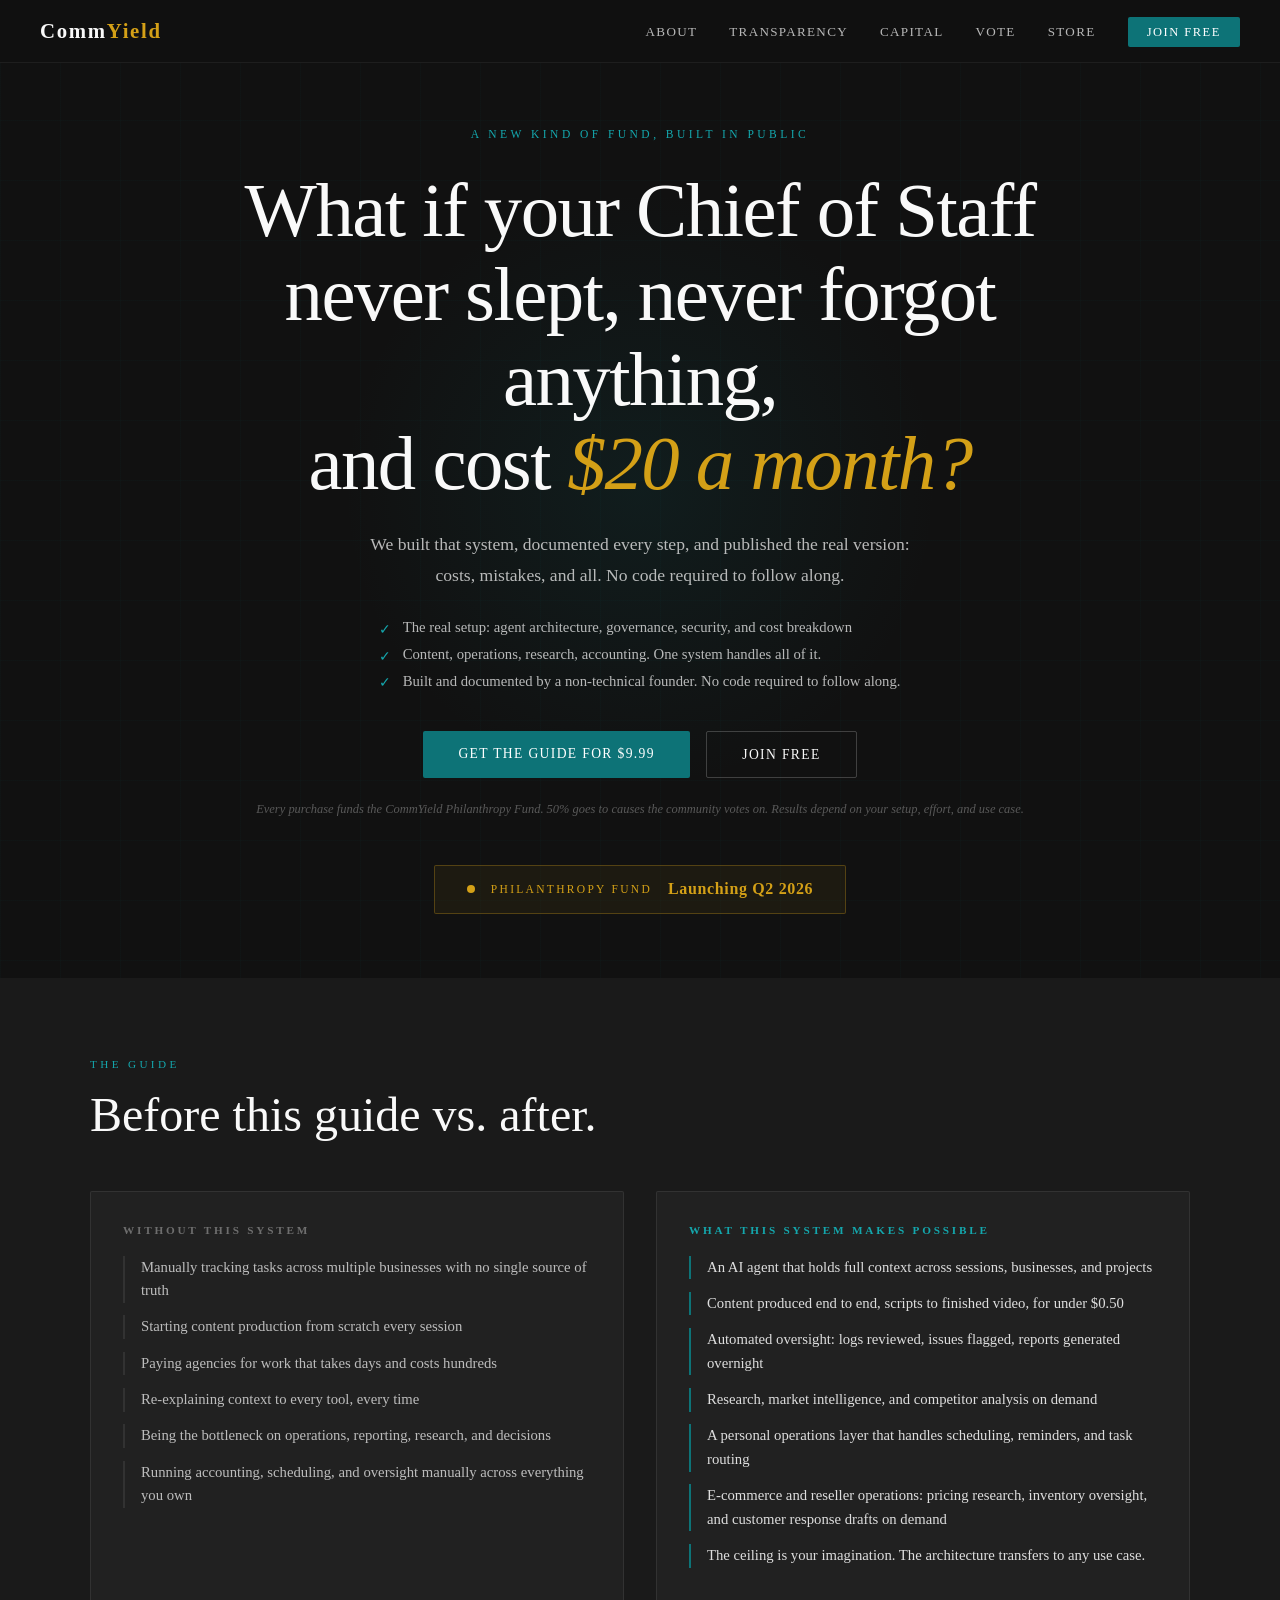
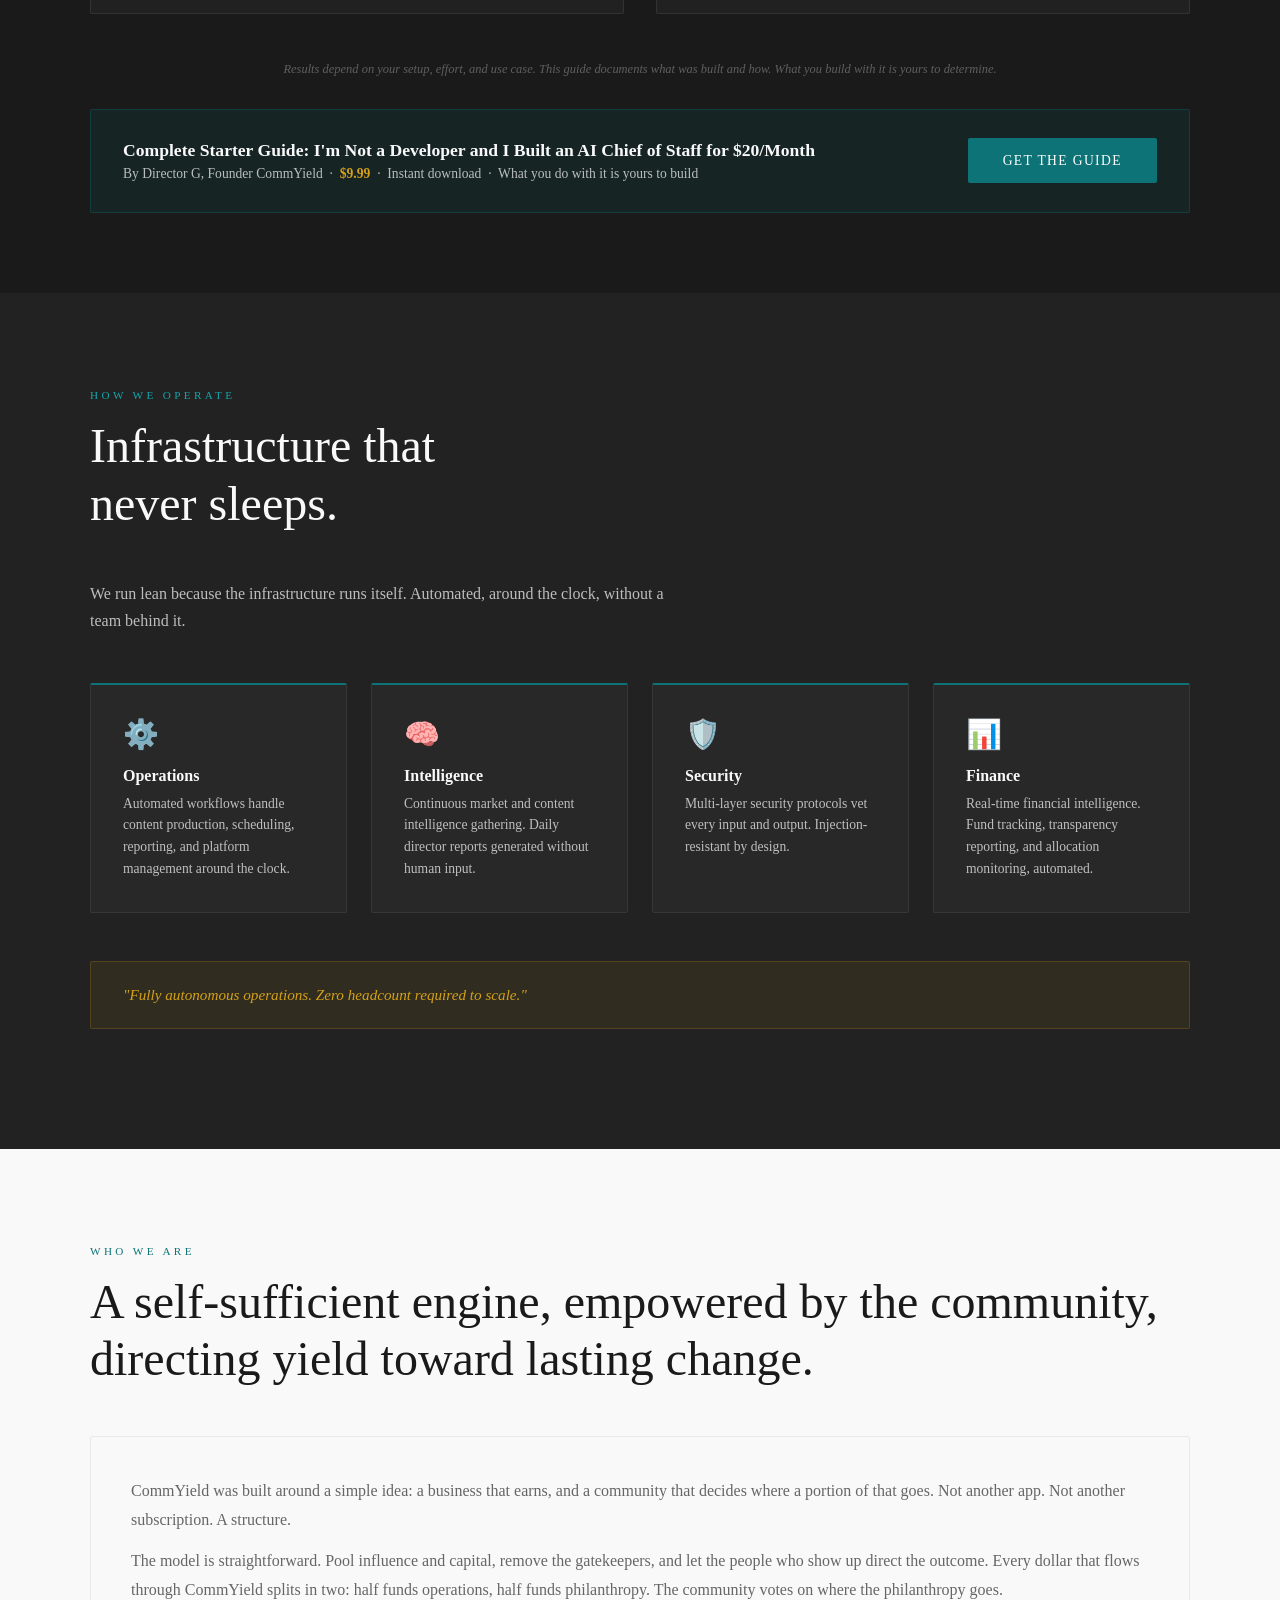
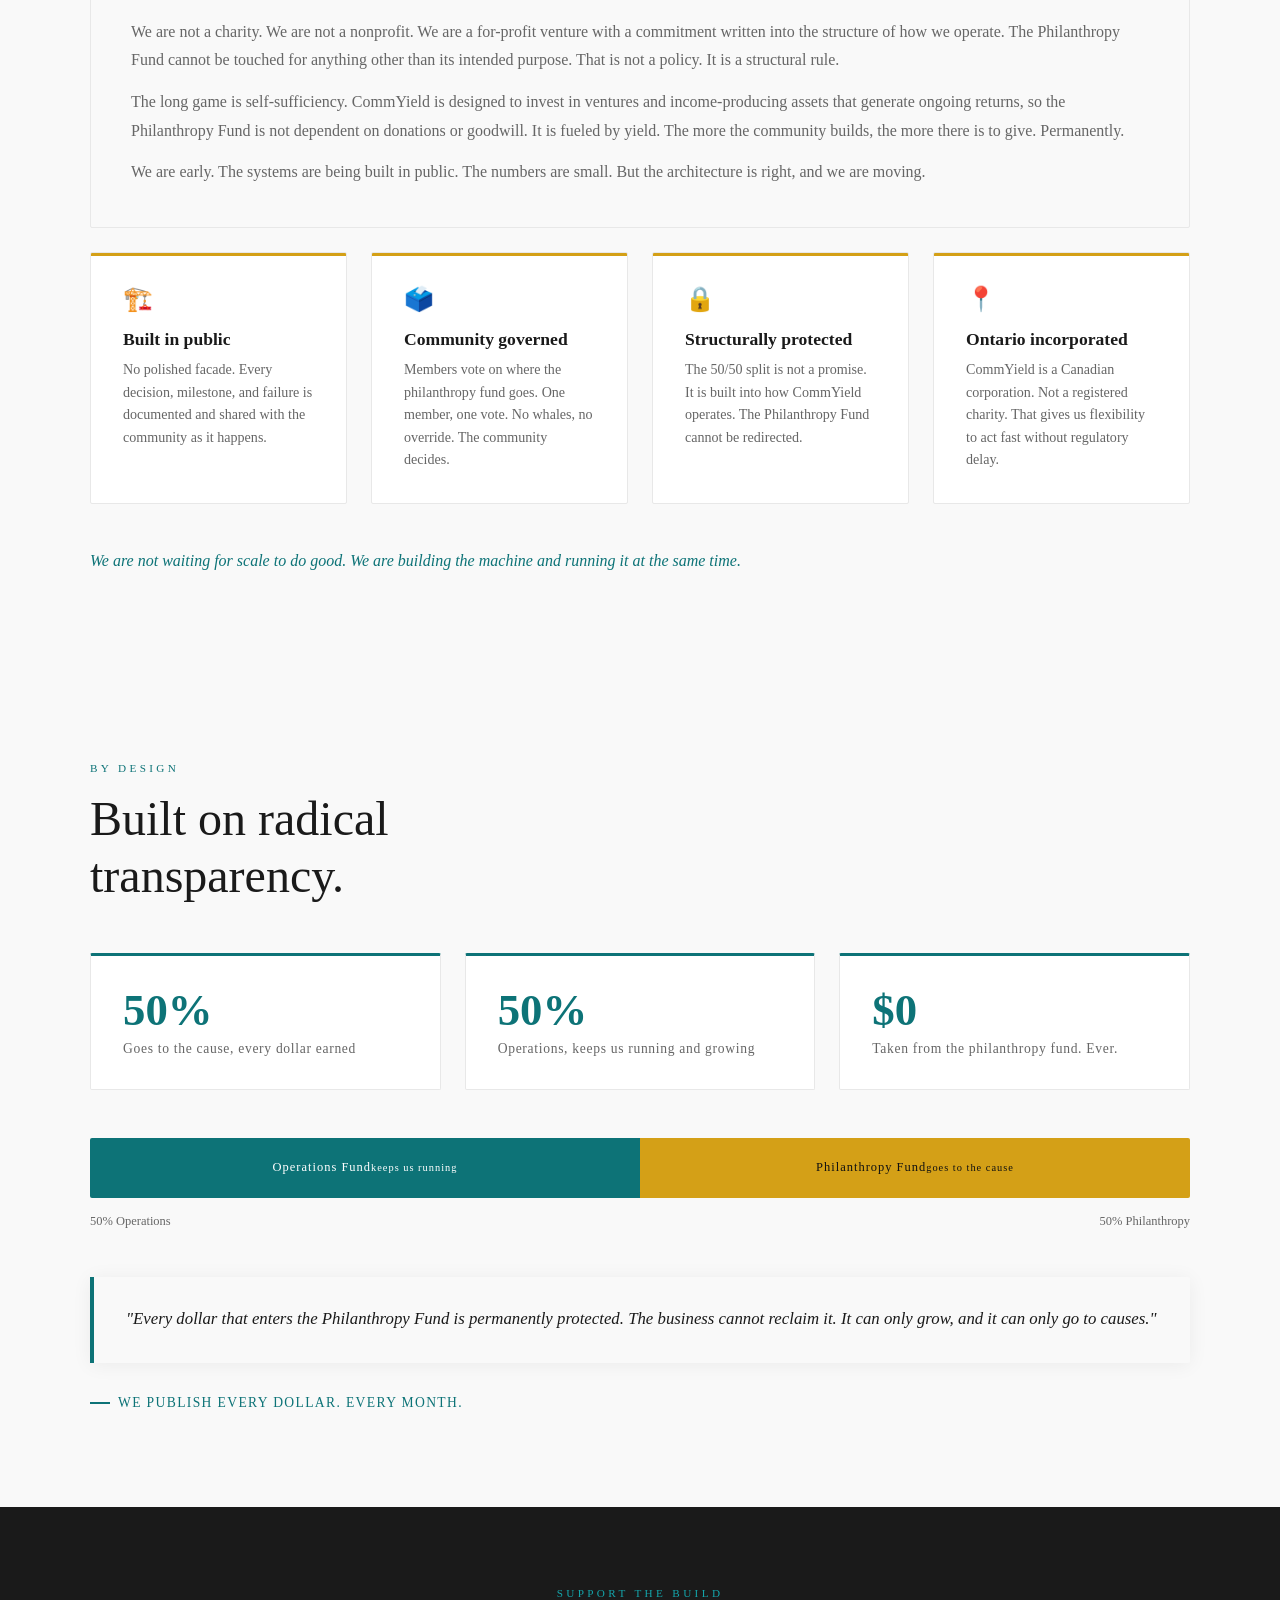
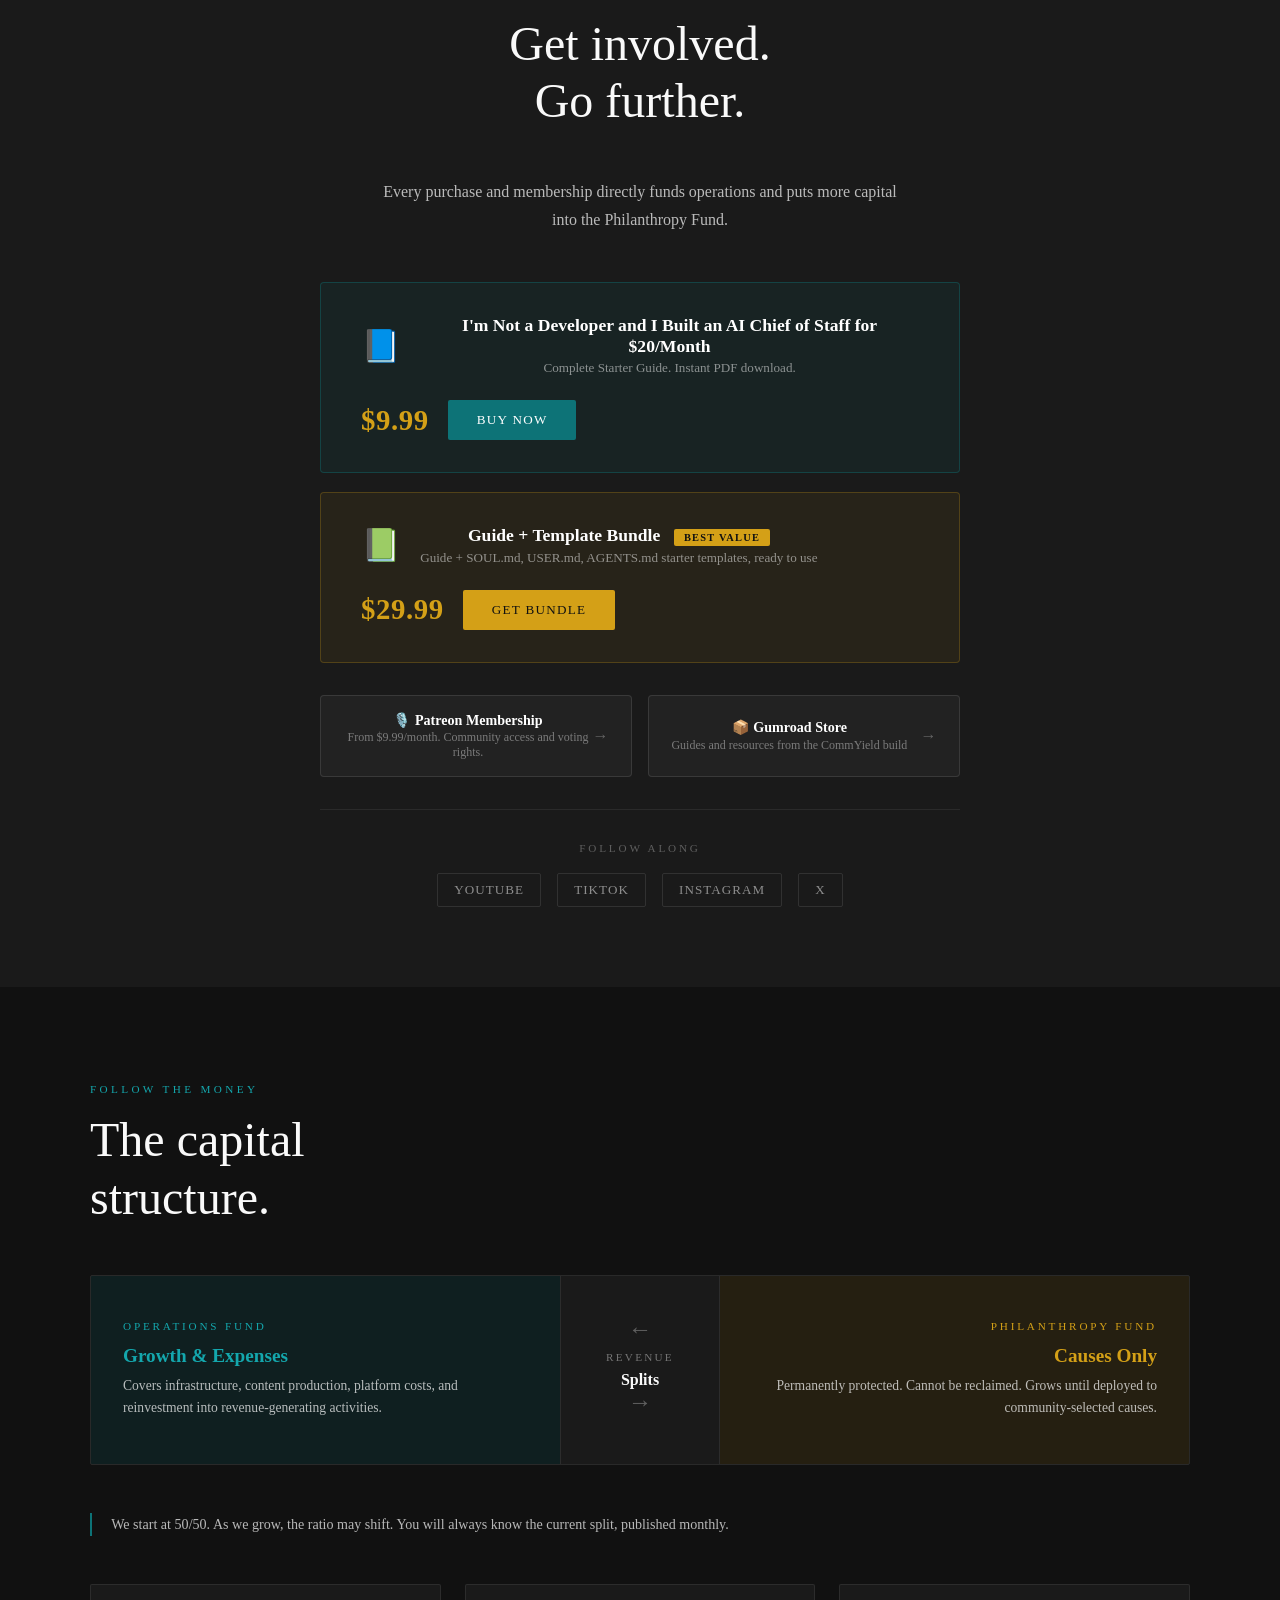
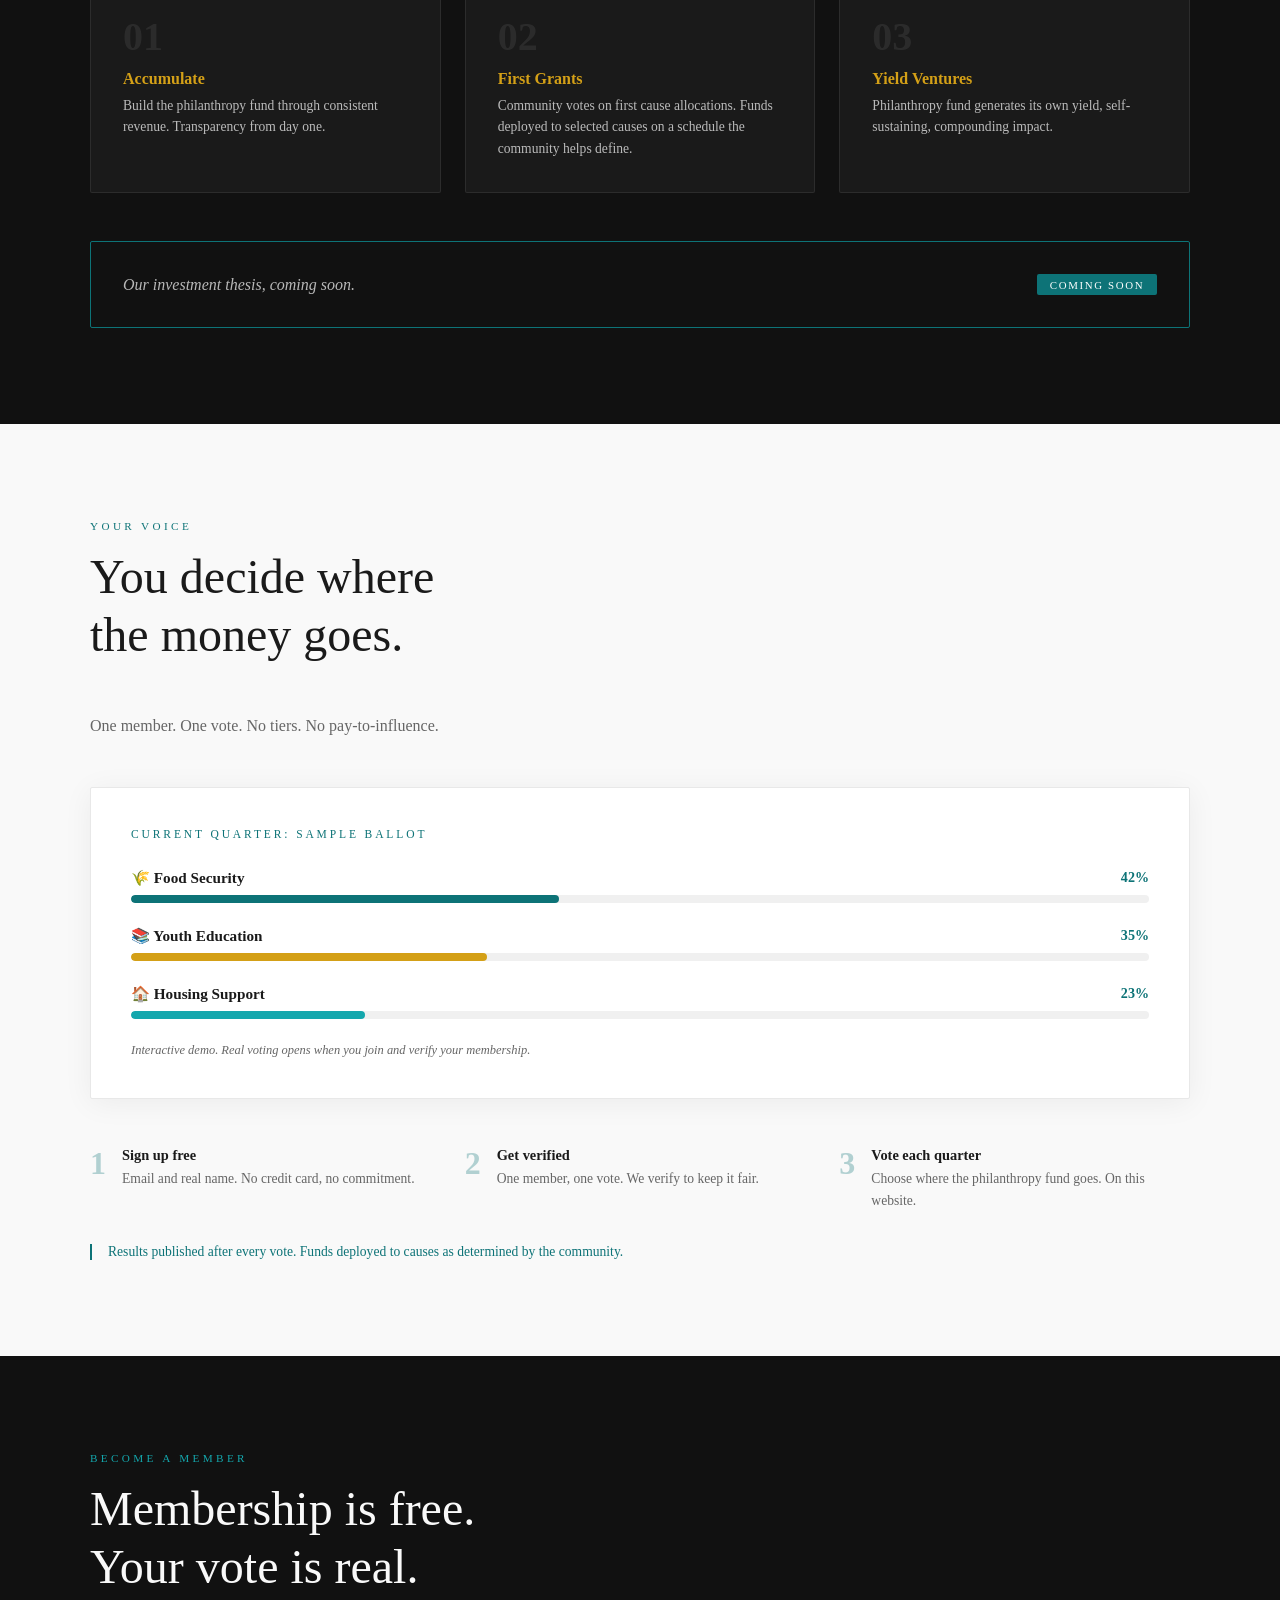
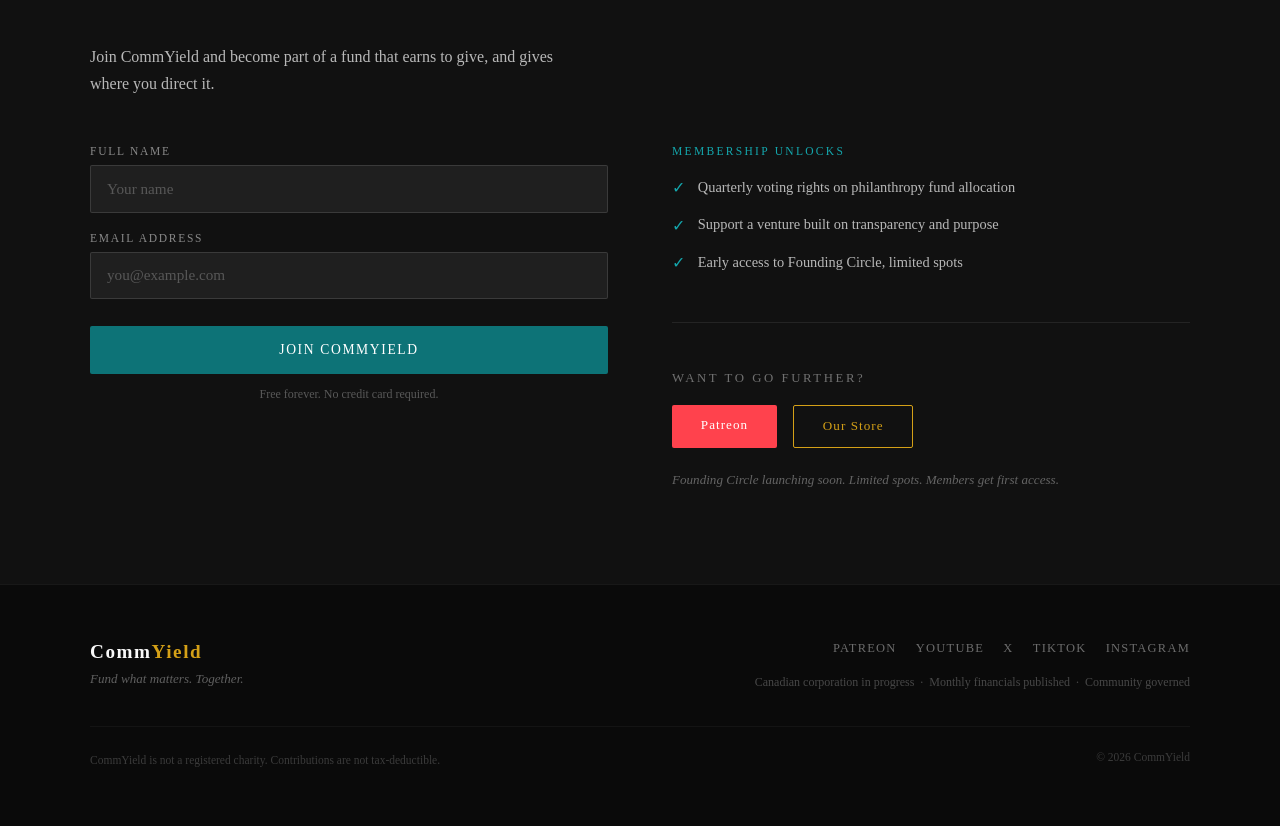
==== index.html @ 617e794d "Add files via upload" ====
<!DOCTYPE html>
<html lang="en-CA">
<head>
<meta charset="UTF-8">
<meta name="viewport" content="width=device-width, initial-scale=1.0">
<title>CommYield | Community-Funded Venture. Fund What Matters.</title>

<!-- SEO -->
<meta name="description" content="CommYield is a for-profit venture that splits earnings 50/50 — half for operations, half for community-directed philanthropy. Built in public. Ontario incorporated.">
<meta name="robots" content="index, follow">
<link rel="canonical" href="https://commyield.com">

<!-- Favicon & Theme -->
<meta name="theme-color" content="#0D7377">

<!-- Open Graph -->
<meta property="og:type" content="website">
<meta property="og:url" content="https://commyield.com">
<meta property="og:title" content="CommYield | Fund what matters. Together.">
<meta property="og:description" content="A for-profit venture with a 50/50 split — half operations, half community-directed philanthropy. Free membership. One member, one vote. Built in public.">
<meta property="og:site_name" content="CommYield">
<meta property="og:image" content="https://commyield.com/social-card.jpg">
<meta property="og:image:alt" content="CommYield — Fund what matters. Together.">

<!-- Twitter/X Card -->
<meta name="twitter:card" content="summary_large_image">
<meta name="twitter:site" content="@commyield">
<meta name="twitter:title" content="CommYield | Fund what matters. Together.">
<meta name="twitter:description" content="A for-profit venture with a 50/50 split — half operations, half community-directed philanthropy. Free membership. One member, one vote.">
<meta name="twitter:image" content="https://commyield.com/social-card.jpg">

<!-- Schema.org Organization -->
<script type="application/ld+json">
{
  "@context": "https://schema.org",
  "@type": "Organization",
  "name": "CommYield",
  "url": "https://commyield.com",
  "sameAs": [
    "https://x.com/commyield",
    "https://instagram.com/commyield",
    "https://tiktok.com/@commyield",
    "https://youtube.com/@commyield",
    "https://patreon.com/commyield"
  ],
  "description": "A for-profit venture that splits earnings 50/50 — half for operations, half for community-directed philanthropy. Ontario incorporated.",
  "slogan": "Fund what matters. Together."
}
</script>

<!-- Google Analytics 4 -->
<script async src="https://www.googletagmanager.com/gtag/js?id=G-CYG6SSP0XV"></script>
<script>
  window.dataLayer = window.dataLayer || [];
  function gtag(){dataLayer.push(arguments);}
  gtag('js', new Date());
  gtag('config', 'G-CYG6SSP0XV');
</script>
<style>
  :root {
    --teal: #0D7377;
    --teal-light: #14a7ad;
    --teal-dark: #0a5a5d;
    --gold: #D4A017;
    --gold-light: #e8b82a;
    --dark: #111111;
    --dark-2: #1a1a1a;
    --dark-3: #222222;
    --light: #F9F9F9;
    --light-2: #ffffff;
    --text-dark: #1a1a1a;
    --text-muted: #666666;
    --text-light: rgba(255,255,255,0.7);
  }

  *, *::before, *::after { box-sizing: border-box; margin: 0; padding: 0; }
  html { scroll-behavior: smooth; }
  body {
    font-family: 'Georgia', 'Times New Roman', serif;
    background: var(--dark);
    color: var(--light);
    overflow-x: hidden;
  }

  /* ── NAV ── */
  nav {
    position: fixed; top: 0; left: 0; right: 0; z-index: 100;
    padding: 1.2rem 2.5rem;
    display: flex; align-items: center; justify-content: space-between;
    background: rgba(17,17,17,0.92);
    backdrop-filter: blur(12px);
    border-bottom: 1px solid rgba(255,255,255,0.06);
  }
  .nav-logo {
    font-family: 'Georgia', serif;
    font-size: 1.3rem; font-weight: 700;
    letter-spacing: 0.08em; color: var(--light); text-decoration: none;
  }
  .nav-logo span { color: var(--gold); }
  .nav-links { display: flex; gap: 2rem; list-style: none; }
  .nav-links a {
    color: var(--text-light); text-decoration: none;
    font-family: 'Georgia', serif; font-size: 0.82rem;
    letter-spacing: 0.1em; text-transform: uppercase; transition: color 0.2s;
  }
  .nav-links a:hover { color: var(--gold); }
  .nav-cta {
    background: var(--teal); color: white !important;
    padding: 0.5rem 1.2rem; border-radius: 2px;
    font-size: 0.78rem !important; letter-spacing: 0.12em !important;
    transition: background 0.2s !important;
  }
  .nav-cta:hover { background: var(--teal-light) !important; color: white !important; }

  /* ── HERO ── */
  #hero {
    min-height: 100vh;
    background: var(--dark);
    display: flex; flex-direction: column;
    align-items: center; justify-content: center;
    text-align: center;
    padding: 8rem 2rem 4rem;
    position: relative; overflow: hidden;
  }
  .hero-grid {
    position: absolute; inset: 0;
    background-image:
      linear-gradient(rgba(13,115,119,0.04) 1px, transparent 1px),
      linear-gradient(90deg, rgba(13,115,119,0.04) 1px, transparent 1px);
    background-size: 60px 60px; pointer-events: none;
  }
  .hero-glow {
    position: absolute;
    width: 600px; height: 600px;
    background: radial-gradient(circle, rgba(13,115,119,0.12) 0%, transparent 70%);
    top: 50%; left: 50%; transform: translate(-50%, -50%);
    pointer-events: none;
  }
  .hero-eyebrow {
    font-family: 'Georgia', serif; font-size: 0.72rem;
    letter-spacing: 0.3em; text-transform: uppercase; color: var(--teal-light);
    margin-bottom: 1.8rem; opacity: 0; animation: fadeUp 0.8s 0.2s forwards;
  }
  .hero-headline {
    font-family: 'Georgia', serif;
    font-size: clamp(2.4rem, 6vw, 4.8rem);
    font-weight: 400; line-height: 1.1;
    letter-spacing: -0.02em; color: var(--light);
    max-width: 860px; margin-bottom: 1.4rem;
    opacity: 0; animation: fadeUp 0.8s 0.4s forwards;
  }
  .hero-headline em { font-style: italic; color: var(--gold); }
  .hero-sub {
    font-size: clamp(0.95rem, 2vw, 1.1rem); color: var(--text-light);
    max-width: 580px; line-height: 1.75; margin-bottom: 1.8rem;
    font-family: 'Georgia', serif;
    opacity: 0; animation: fadeUp 0.8s 0.55s forwards;
  }

  /* Value bullets */
  .hero-bullets {
    display: flex; flex-direction: column; gap: 0.5rem;
    margin-bottom: 2.5rem; text-align: left;
    opacity: 0; animation: fadeUp 0.8s 0.65s forwards;
  }
  .hero-bullet {
    display: flex; align-items: flex-start; gap: 0.7rem;
    font-family: 'Georgia', serif; font-size: 0.92rem; color: var(--text-light);
  }
  .hero-bullet-check {
    color: var(--teal-light); font-size: 0.9rem; margin-top: 0.1rem; flex-shrink: 0;
  }

  .hero-ctas {
    display: flex; gap: 1rem; flex-wrap: wrap; justify-content: center;
    margin-bottom: 1.5rem;
    opacity: 0; animation: fadeUp 0.8s 0.75s forwards;
  }
  .hero-price-note {
    font-family: 'Georgia', serif; font-size: 0.78rem;
    color: rgba(255,255,255,0.3); font-style: italic;
    opacity: 0; animation: fadeUp 0.8s 0.85s forwards;
    margin-bottom: 3rem;
  }
  .btn-primary {
    background: var(--teal); color: white;
    padding: 0.9rem 2.2rem; border: none; border-radius: 2px;
    font-family: 'Georgia', serif; font-size: 0.85rem;
    letter-spacing: 0.1em; text-transform: uppercase;
    cursor: pointer; text-decoration: none;
    transition: background 0.2s, transform 0.2s; display: inline-block;
  }
  .btn-primary:hover { background: var(--teal-light); transform: translateY(-1px); }
  .btn-secondary {
    background: transparent; color: var(--light);
    padding: 0.9rem 2.2rem;
    border: 1px solid rgba(255,255,255,0.2); border-radius: 2px;
    font-family: 'Georgia', serif; font-size: 0.85rem;
    letter-spacing: 0.1em; text-transform: uppercase;
    cursor: pointer; text-decoration: none;
    transition: border-color 0.2s, transform 0.2s; display: inline-block;
  }
  .btn-secondary:hover { border-color: var(--teal-light); transform: translateY(-1px); }

  /* Ticker */
  .ticker-box {
    display: inline-flex; align-items: center; gap: 1rem;
    border: 1px solid rgba(212,160,23,0.3);
    background: rgba(212,160,23,0.06);
    padding: 0.9rem 2rem; border-radius: 2px;
    opacity: 0; animation: fadeUp 0.8s 1s forwards;
  }
  .ticker-dot { width: 8px; height: 8px; background: var(--gold); border-radius: 50%; animation: pulse 2s infinite; }
  .ticker-label { font-family: 'Georgia', serif; font-size: 0.72rem; letter-spacing: 0.2em; text-transform: uppercase; color: var(--gold); }
  .ticker-amount { font-family: 'Georgia', serif; font-size: 1.5rem; font-weight: 700; color: var(--gold); letter-spacing: 0.05em; }

  /* ── SECTION SHARED ── */
  section { padding: 6rem 2rem; }
  .section-inner { max-width: 1100px; margin: 0 auto; }
  .section-eyebrow { font-size: 0.7rem; letter-spacing: 0.3em; text-transform: uppercase; color: var(--teal-light); margin-bottom: 1rem; font-family: 'Georgia', serif; }
  .section-headline { font-family: 'Georgia', serif; font-size: clamp(2rem, 4vw, 3rem); font-weight: 400; line-height: 1.2; margin-bottom: 3rem; }
  .dark-section { background: var(--dark); color: var(--light); }
  .light-section { background: var(--light); color: var(--text-dark); }
  .light-section .section-eyebrow { color: var(--teal); }
  .light-section .section-headline { color: var(--text-dark); }

  /* ── WHAT YOU GET (new section) ── */
  #what-you-get {
    background: var(--dark-2);
    padding: 5rem 2rem;
  }
  .wyg-grid {
    display: grid;
    grid-template-columns: 1fr 1fr;
    gap: 2rem;
    margin-bottom: 3rem;
  }
  .wyg-col {
    background: rgba(255,255,255,0.03);
    border: 1px solid rgba(255,255,255,0.08);
    padding: 2rem;
    border-radius: 2px;
  }
  .wyg-col-label {
    font-family: 'Georgia', serif; font-size: 0.7rem;
    letter-spacing: 0.25em; text-transform: uppercase;
    margin-bottom: 1.2rem; font-weight: 700;
  }
  .wyg-col-label.before { color: rgba(255,255,255,0.35); }
  .wyg-col-label.after { color: var(--teal-light); }
  .wyg-item {
    font-family: 'Georgia', serif; font-size: 0.92rem;
    color: var(--text-light); line-height: 1.6;
    margin-bottom: 0.8rem; padding-left: 1rem;
    border-left: 2px solid rgba(255,255,255,0.08);
  }
  .wyg-item.after-item {
    border-left-color: var(--teal);
    color: rgba(255,255,255,0.85);
  }
  .ebook-cta-strip {
    display: flex; align-items: center; justify-content: space-between;
    flex-wrap: wrap; gap: 1.5rem;
    background: rgba(13,115,119,0.12);
    border: 1px solid rgba(13,115,119,0.3);
    padding: 1.8rem 2rem; border-radius: 2px;
  }
  .ebook-cta-strip-left {}
  .ebook-cta-strip-title {
    font-family: 'Georgia', serif; font-size: 1.1rem;
    font-weight: 700; color: var(--light); margin-bottom: 0.3rem;
  }
  .ebook-cta-strip-sub {
    font-family: 'Georgia', serif; font-size: 0.85rem;
    color: var(--text-light);
  }
  .ebook-cta-strip-sub span { color: var(--gold); font-weight: 700; }

  /* ── AI INFRASTRUCTURE ── */
  .ai-headline-sub {
    font-family: 'Georgia', serif; font-size: 1rem;
    color: var(--text-light); max-width: 600px; line-height: 1.7; margin-bottom: 3rem;
  }
  .capability-cards {
    display: grid; grid-template-columns: repeat(auto-fit, minmax(220px, 1fr));
    gap: 1.5rem; margin-bottom: 3rem;
  }
  .capability-card {
    background: rgba(255,255,255,0.03);
    border: 1px solid rgba(255,255,255,0.07);
    border-top: 2px solid var(--teal);
    padding: 2rem; border-radius: 2px;
    transition: background 0.2s, border-color 0.2s;
  }
  .capability-card:hover { background: rgba(13,115,119,0.08); border-color: var(--teal-light); }
  .cap-icon { font-size: 1.8rem; margin-bottom: 1rem; }
  .cap-title { font-family: 'Georgia', serif; font-size: 1rem; font-weight: 700; color: var(--light); margin-bottom: 0.5rem; }
  .cap-desc { font-size: 0.85rem; color: var(--text-light); line-height: 1.6; font-family: 'Georgia', serif; }
  .vc-signal {
    background: rgba(212,160,23,0.08); border: 1px solid rgba(212,160,23,0.2);
    padding: 1.5rem 2rem; border-radius: 2px; margin-bottom: 1.5rem;
    font-family: 'Georgia', serif; font-size: 0.95rem; color: var(--gold); font-style: italic;
  }
  .sovereignty { font-family: 'Georgia', serif; font-size: 0.88rem; color: var(--text-light); line-height: 1.7; margin-bottom: 1rem; }

  /* ── ABOUT ── */
  .manifesto {
    font-family: 'Georgia', serif; font-size: clamp(1.1rem, 2.5vw, 1.5rem);
    line-height: 1.8; color: var(--text-muted); max-width: 780px;
    margin-bottom: 3.5rem; font-style: italic;
  }
  .manifesto strong { color: var(--text-dark); font-style: normal; }
  .pillar-cards { display: grid; grid-template-columns: repeat(auto-fit, minmax(220px, 1fr)); gap: 1.5rem; margin-bottom: 3rem; }
  .pillar-card {
    background: white; border: 1px solid #e8e8e8;
    padding: 2rem; border-radius: 2px; position: relative; overflow: hidden;
  }
  .pillar-card::before { content: ''; position: absolute; top: 0; left: 0; right: 0; height: 3px; background: var(--gold); }
  .pillar-icon { font-size: 1.5rem; margin-bottom: 1rem; }
  .pillar-title { font-family: 'Georgia', serif; font-size: 1.1rem; font-weight: 700; color: var(--text-dark); margin-bottom: 0.5rem; }
  .pillar-desc { font-size: 0.88rem; color: var(--text-muted); line-height: 1.6; font-family: 'Georgia', serif; }
  .philosophy { background: var(--light); border: 1px solid #e8e8e8; padding: 2.5rem; border-radius: 2px; margin-bottom: 1.5rem; }
  .philosophy p { font-family: 'Georgia', serif; font-size: 1rem; color: var(--text-muted); line-height: 1.8; margin-bottom: 0.8rem; }
  .philosophy p:last-child { margin-bottom: 0; }
  .closing-line { font-family: 'Georgia', serif; font-size: 1rem; color: var(--teal); font-style: italic; }

  /* ── TRANSPARENCY ── */
  .stat-cards { display: grid; grid-template-columns: repeat(auto-fit, minmax(240px, 1fr)); gap: 1.5rem; margin-bottom: 3rem; }
  .stat-card { background: white; border: 1px solid #e8e8e8; border-top: 3px solid var(--teal); padding: 2rem; border-radius: 2px; }
  .stat-card .stat-number { font-family: 'Georgia', serif; font-size: 2.8rem; font-weight: 700; color: var(--teal); line-height: 1; margin-bottom: 0.5rem; }
  .stat-card .stat-label { font-size: 0.85rem; color: var(--text-muted); letter-spacing: 0.05em; font-family: 'Georgia', serif; }
  .split-bar { display: flex; height: 60px; border-radius: 2px; overflow: hidden; margin-bottom: 1rem; }
  .split-bar-left { flex: 1; background: var(--teal); display: flex; align-items: center; justify-content: center; font-family: 'Georgia', serif; font-size: 0.78rem; letter-spacing: 0.08em; color: white; text-align: center; padding: 0 1rem; }
  .split-bar-right { flex: 1; background: var(--gold); display: flex; align-items: center; justify-content: center; font-family: 'Georgia', serif; font-size: 0.78rem; letter-spacing: 0.08em; color: var(--dark); text-align: center; padding: 0 1rem; }
  .split-label { display: flex; justify-content: space-between; font-size: 0.78rem; color: var(--text-muted); margin-bottom: 3rem; font-family: 'Georgia', serif; }
  .iron-rule { background: var(--light); border-left: 4px solid var(--teal); padding: 1.8rem 2rem; border-radius: 0 2px 2px 0; margin-bottom: 2rem; box-shadow: 0 2px 20px rgba(0,0,0,0.06); }
  .iron-rule p { font-family: 'Georgia', serif; font-size: 1.05rem; line-height: 1.7; color: var(--text-dark); font-style: italic; }
  .monthly-commit { font-family: 'Georgia', serif; font-size: 0.85rem; color: var(--teal); letter-spacing: 0.1em; text-transform: uppercase; display: flex; align-items: center; gap: 0.5rem; }
  .monthly-commit::before { content: ''; display: inline-block; width: 20px; height: 2px; background: var(--teal); }

  /* ── SUPPORT US / STORE ── */
  #links { background: var(--dark-2); padding: 5rem 2rem; }
  .store-featured {
    background: rgba(13,115,119,0.1);
    border: 1px solid rgba(13,115,119,0.4);
    border-radius: 4px; padding: 2rem 2.5rem;
    margin-bottom: 1.2rem;
    display: flex; align-items: center; justify-content: space-between;
    flex-wrap: wrap; gap: 1.5rem;
  }
  .store-featured-left { display: flex; align-items: center; gap: 1.2rem; }
  .store-featured-icon { font-size: 2rem; }
  .store-featured-title { font-family: 'Georgia', serif; font-size: 1.1rem; font-weight: 700; color: #fff; margin-bottom: 0.2rem; }
  .store-featured-sub { font-family: 'Georgia', serif; font-size: 0.82rem; color: rgba(255,255,255,0.5); }
  .store-featured-price {
    font-family: 'Georgia', serif; font-size: 1.8rem; font-weight: 700;
    color: var(--gold); letter-spacing: 0.02em;
  }
  .store-featured-price small { font-size: 0.9rem; font-weight: 400; color: rgba(255,255,255,0.4); }
  .store-featured-btn {
    background: var(--teal); color: white;
    padding: 0.75rem 1.8rem; border-radius: 2px;
    font-family: 'Georgia', serif; font-size: 0.82rem;
    letter-spacing: 0.1em; text-transform: uppercase;
    text-decoration: none; transition: background 0.2s; display: inline-block;
    white-space: nowrap;
  }
  .store-featured-btn:hover { background: var(--teal-light); }

  .store-bundle {
    background: rgba(212,160,23,0.07);
    border: 1px solid rgba(212,160,23,0.25);
    border-radius: 4px; padding: 2rem 2.5rem;
    margin-bottom: 2rem;
    display: flex; align-items: center; justify-content: space-between;
    flex-wrap: wrap; gap: 1.5rem;
  }
  .store-bundle-badge {
    background: var(--gold); color: var(--dark);
    font-family: 'Georgia', serif; font-size: 0.65rem;
    letter-spacing: 0.12em; text-transform: uppercase;
    padding: 0.2rem 0.6rem; border-radius: 2px;
    font-weight: 700; margin-left: 0.6rem;
    vertical-align: middle;
  }

  .store-secondary-row {
    display: flex; gap: 1rem; flex-wrap: wrap; margin-bottom: 2rem;
  }
  .store-secondary-item {
    flex: 1; min-width: 200px;
    display: flex; align-items: center; justify-content: space-between;
    background: rgba(255,255,255,0.04);
    border: 1px solid rgba(255,255,255,0.1);
    border-radius: 4px; padding: 1rem 1.4rem;
    text-decoration: none; transition: background 0.2s;
  }
  .store-secondary-item:hover { background: rgba(255,255,255,0.07); }
  .store-secondary-label { font-family: 'Georgia', serif; font-size: 0.88rem; font-weight: 700; color: #fff; margin-bottom: 0.1rem; }
  .store-secondary-sub { font-family: 'Georgia', serif; font-size: 0.75rem; color: rgba(255,255,255,0.4); }
  .store-arrow { color: rgba(255,255,255,0.3); font-size: 1rem; }

  /* Socials */
  .store-socials-label { font-family: 'Georgia', serif; font-size: 0.7rem; letter-spacing: 0.25em; text-transform: uppercase; color: rgba(255,255,255,0.3); margin-bottom: 1.2rem; }
  .social-row { display: flex; gap: 1rem; justify-content: center; flex-wrap: wrap; }
  .social-btn { font-family: 'Georgia', serif; font-size: 0.82rem; color: rgba(255,255,255,0.5); text-decoration: none; letter-spacing: 0.08em; text-transform: uppercase; padding: 0.5rem 1rem; border: 1px solid rgba(255,255,255,0.1); border-radius: 2px; transition: color 0.2s, border-color 0.2s; }
  .social-btn:hover { color: var(--gold); border-color: var(--gold); }

  /* ── CAPITAL STRUCTURE ── */
  .capital-flow { display: flex; align-items: stretch; gap: 0; margin-bottom: 3rem; border: 1px solid rgba(255,255,255,0.1); border-radius: 2px; overflow: hidden; }
  .capital-flow-center { background: rgba(255,255,255,0.04); padding: 2.5rem 2rem; text-align: center; min-width: 160px; display: flex; flex-direction: column; align-items: center; justify-content: center; border-left: 1px solid rgba(255,255,255,0.08); border-right: 1px solid rgba(255,255,255,0.08); }
  .capital-flow-side { flex: 1; padding: 2.5rem 2rem; display: flex; flex-direction: column; justify-content: center; }
  .capital-flow-side.teal { background: rgba(13,115,119,0.15); }
  .capital-flow-side.gold { background: rgba(212,160,23,0.1); }
  .flow-label { font-family: 'Georgia', serif; font-size: 0.7rem; letter-spacing: 0.25em; text-transform: uppercase; margin-bottom: 0.8rem; }
  .flow-label.teal { color: var(--teal-light); }
  .flow-label.gold { color: var(--gold); }
  .flow-title { font-family: 'Georgia', serif; font-size: 1.2rem; font-weight: 700; margin-bottom: 0.5rem; }
  .flow-desc { font-size: 0.85rem; color: var(--text-light); line-height: 1.6; font-family: 'Georgia', serif; }
  .flow-arrow { font-size: 1.5rem; color: rgba(255,255,255,0.3); margin-bottom: 0.5rem; }
  .flow-center-label { font-family: 'Georgia', serif; font-size: 0.7rem; letter-spacing: 0.2em; text-transform: uppercase; color: rgba(255,255,255,0.4); margin-bottom: 0.5rem; }
  .flow-center-title { font-family: 'Georgia', serif; font-size: 1rem; font-weight: 700; color: var(--light); }
  .split-note { font-family: 'Georgia', serif; font-size: 0.88rem; color: var(--text-light); line-height: 1.7; border-left: 2px solid var(--teal); padding-left: 1.2rem; margin-bottom: 3rem; }
  .milestone-cards { display: grid; grid-template-columns: repeat(auto-fit, minmax(220px, 1fr)); gap: 1.5rem; margin-bottom: 3rem; }
  .milestone-card { background: rgba(255,255,255,0.04); border: 1px solid rgba(255,255,255,0.08); padding: 2rem; border-radius: 2px; position: relative; }
  .milestone-num { font-family: 'Georgia', serif; font-size: 2.5rem; font-weight: 700; color: rgba(255,255,255,0.08); line-height: 1; margin-bottom: 0.8rem; }
  .milestone-title { font-family: 'Georgia', serif; font-size: 1rem; font-weight: 700; color: var(--gold); margin-bottom: 0.4rem; }
  .milestone-desc { font-size: 0.85rem; color: var(--text-light); line-height: 1.6; font-family: 'Georgia', serif; }
  .coming-soon-box { border: 1px solid var(--teal); padding: 2rem; border-radius: 2px; display: flex; align-items: center; justify-content: space-between; flex-wrap: wrap; gap: 1rem; }
  .coming-soon-box p { font-family: 'Georgia', serif; font-size: 1rem; color: var(--text-light); font-style: italic; }
  .badge { background: var(--teal); color: white; font-size: 0.68rem; letter-spacing: 0.15em; text-transform: uppercase; padding: 0.3rem 0.8rem; border-radius: 2px; font-family: 'Georgia', serif; }

  /* ── VOTE ── */
  .vote-sub { font-family: 'Georgia', serif; font-size: 1rem; color: var(--text-muted); margin-bottom: 3rem; max-width: 560px; line-height: 1.7; }
  .vote-widget { background: white; border: 1px solid #e8e8e8; border-radius: 2px; padding: 2.5rem; margin-bottom: 3rem; box-shadow: 0 4px 30px rgba(0,0,0,0.06); }
  .vote-widget-title { font-family: 'Georgia', serif; font-size: 0.72rem; letter-spacing: 0.25em; text-transform: uppercase; color: var(--teal); margin-bottom: 1.8rem; }
  .vote-cause { margin-bottom: 1.5rem; cursor: pointer; }
  .vote-cause:last-child { margin-bottom: 0; }
  .vote-cause-header { display: flex; justify-content: space-between; align-items: center; margin-bottom: 0.5rem; }
  .vote-cause-name { font-family: 'Georgia', serif; font-size: 0.95rem; color: var(--text-dark); font-weight: 600; }
  .vote-cause-pct { font-family: 'Georgia', serif; font-size: 0.88rem; color: var(--teal); font-weight: 700; }
  .vote-bar-bg { height: 8px; background: #f0f0f0; border-radius: 4px; overflow: hidden; }
  .vote-bar-fill { height: 100%; background: var(--teal); border-radius: 4px; transition: width 0.6s cubic-bezier(0.4,0,0.2,1); }
  .vote-bar-fill.gold { background: var(--gold); }
  .vote-bar-fill.teal-light { background: var(--teal-light); }
  .vote-note { font-family: 'Georgia', serif; font-size: 0.78rem; color: var(--text-muted); margin-top: 1.5rem; font-style: italic; }
  .how-it-works { display: grid; grid-template-columns: repeat(auto-fit, minmax(220px, 1fr)); gap: 1.5rem; margin-bottom: 2rem; }
  .hiw-step { display: flex; gap: 1rem; align-items: flex-start; }
  .hiw-num { font-family: 'Georgia', serif; font-size: 2rem; font-weight: 700; color: var(--teal); opacity: 0.3; line-height: 1; flex-shrink: 0; }
  .hiw-title { font-family: 'Georgia', serif; font-size: 0.9rem; font-weight: 700; color: var(--text-dark); margin-bottom: 0.3rem; }
  .hiw-desc { font-size: 0.85rem; color: var(--text-muted); line-height: 1.6; font-family: 'Georgia', serif; }
  .transparency-note { font-family: 'Georgia', serif; font-size: 0.85rem; color: var(--teal); border-left: 2px solid var(--teal); padding-left: 1rem; }

  /* ── JOIN ── */
  .join-sub { font-family: 'Georgia', serif; font-size: 1rem; color: var(--text-light); margin-bottom: 3rem; max-width: 500px; line-height: 1.7; }
  .join-layout { display: grid; grid-template-columns: 1fr 1fr; gap: 4rem; align-items: start; }
  .form-group { margin-bottom: 1.2rem; }
  .form-group label { display: block; font-family: 'Georgia', serif; font-size: 0.72rem; letter-spacing: 0.15em; text-transform: uppercase; color: rgba(255,255,255,0.5); margin-bottom: 0.5rem; }
  .form-group input { width: 100%; background: rgba(255,255,255,0.06); border: 1px solid rgba(255,255,255,0.12); border-radius: 2px; padding: 0.85rem 1rem; color: var(--light); font-family: 'Georgia', serif; font-size: 0.95rem; outline: none; transition: border-color 0.2s; }
  .form-group input:focus { border-color: var(--teal); }
  .form-group input::placeholder { color: rgba(255,255,255,0.25); }
  .btn-join { width: 100%; background: var(--teal); color: white; border: none; padding: 1rem; border-radius: 2px; font-family: 'Georgia', serif; font-size: 0.85rem; letter-spacing: 0.12em; text-transform: uppercase; cursor: pointer; transition: background 0.2s; margin-top: 0.5rem; }
  .btn-join:hover { background: var(--teal-light); }
  .form-note { font-family: 'Georgia', serif; font-size: 0.75rem; color: rgba(255,255,255,0.3); margin-top: 0.8rem; text-align: center; }
  .benefits-title { font-family: 'Georgia', serif; font-size: 0.72rem; letter-spacing: 0.2em; text-transform: uppercase; color: var(--teal-light); margin-bottom: 1.2rem; }
  .benefit-item { display: flex; align-items: flex-start; gap: 0.8rem; margin-bottom: 1rem; }
  .benefit-check { color: var(--teal-light); font-size: 1rem; margin-top: 0.1rem; flex-shrink: 0; }
  .benefit-text { font-family: 'Georgia', serif; font-size: 0.9rem; color: var(--text-light); line-height: 1.5; }
  .divider { border: none; border-top: 1px solid rgba(255,255,255,0.08); margin: 3rem 0; }
  .further-title { font-family: 'Georgia', serif; font-size: 0.8rem; letter-spacing: 0.2em; text-transform: uppercase; color: rgba(255,255,255,0.4); margin-bottom: 1.2rem; }
  .further-buttons { display: flex; gap: 1rem; flex-wrap: wrap; }
  .btn-patreon { background: #FF424D; color: white; padding: 0.8rem 1.8rem; border: none; border-radius: 2px; font-family: 'Georgia', serif; font-size: 0.82rem; letter-spacing: 0.08em; cursor: pointer; text-decoration: none; transition: opacity 0.2s; display: inline-block; }
  .btn-patreon:hover { opacity: 0.85; }
  .btn-store { background: transparent; color: var(--gold); padding: 0.8rem 1.8rem; border: 1px solid var(--gold); border-radius: 2px; font-family: 'Georgia', serif; font-size: 0.82rem; letter-spacing: 0.08em; cursor: pointer; text-decoration: none; transition: background 0.2s; display: inline-block; }
  .btn-store:hover { background: rgba(212,160,23,0.1); }
  .founding-teaser { margin-top: 1.5rem; font-family: 'Georgia', serif; font-size: 0.82rem; color: rgba(255,255,255,0.35); font-style: italic; }

  /* ── FOOTER ── */
  footer { background: #0a0a0a; border-top: 1px solid rgba(255,255,255,0.06); padding: 3.5rem 2.5rem; }
  .footer-inner { max-width: 1100px; margin: 0 auto; display: flex; justify-content: space-between; align-items: flex-start; flex-wrap: wrap; gap: 2rem; }
  .footer-logo { font-family: 'Georgia', serif; font-size: 1.2rem; font-weight: 700; letter-spacing: 0.08em; color: var(--light); margin-bottom: 0.5rem; }
  .footer-logo span { color: var(--gold); }
  .footer-tagline { font-family: 'Georgia', serif; font-size: 0.82rem; color: rgba(255,255,255,0.35); font-style: italic; }
  .social-links { display: flex; gap: 1.2rem; flex-wrap: wrap; margin-bottom: 1rem; justify-content: flex-end; }
  .social-links a { color: rgba(255,255,255,0.4); text-decoration: none; font-family: 'Georgia', serif; font-size: 0.78rem; letter-spacing: 0.1em; text-transform: uppercase; transition: color 0.2s; }
  .social-links a:hover { color: var(--gold); }
  .footer-trust { font-family: 'Georgia', serif; font-size: 0.75rem; color: rgba(255,255,255,0.25); text-align: right; line-height: 1.8; }
  .footer-bottom { max-width: 1100px; margin: 2rem auto 0; padding-top: 1.5rem; border-top: 1px solid rgba(255,255,255,0.04); display: flex; justify-content: space-between; flex-wrap: wrap; gap: 1rem; }
  .footer-legal { font-family: 'Georgia', serif; font-size: 0.72rem; color: rgba(255,255,255,0.2); line-height: 1.7; }
  .footer-copy { font-family: 'Georgia', serif; font-size: 0.72rem; color: rgba(255,255,255,0.2); }

  /* ── MOBILE STICKY CTA ── */
  .mobile-sticky-cta {
    display: none;
    position: fixed; bottom: 0; left: 0; right: 0; z-index: 200;
    background: rgba(17,17,17,0.97);
    border-top: 1px solid rgba(13,115,119,0.4);
    padding: 1rem 1.5rem;
    backdrop-filter: blur(12px);
    transition: transform 0.3s ease, opacity 0.3s ease;
  }
  .mobile-sticky-cta.hidden {
    transform: translateY(100%);
    opacity: 0;
    pointer-events: none;
  }
  .mobile-sticky-cta a {
    display: block; width: 100%;
    background: var(--teal); color: white;
    text-align: center; padding: 0.95rem;
    border-radius: 2px; text-decoration: none;
    font-family: 'Georgia', serif; font-size: 0.85rem;
    letter-spacing: 0.12em; text-transform: uppercase;
    transition: background 0.2s;
  }
  .mobile-sticky-cta a:hover { background: var(--teal-light); }
  @media (max-width: 768px) {
    .mobile-sticky-cta { display: block; }
    body { padding-bottom: 80px; }
  }

  /* ── ANIMATIONS ── */
  @keyframes fadeUp { from { opacity: 0; transform: translateY(20px); } to { opacity: 1; transform: translateY(0); } }
  @keyframes pulse { 0%, 100% { opacity: 1; transform: scale(1); } 50% { opacity: 0.5; transform: scale(0.85); } }

  /* ── RESPONSIVE ── */
  @media (max-width: 768px) {
    nav { padding: 1rem 1.5rem; }
    .nav-links { display: none; }
    section { padding: 4rem 1.5rem; }
    .join-layout { grid-template-columns: 1fr; gap: 2.5rem; }
    .capital-flow { flex-direction: column; }
    .footer-inner { flex-direction: column; }
    .footer-right { width: 100%; }
    .social-links { justify-content: flex-start; }
    .footer-trust { text-align: left; }
    .footer-bottom { flex-direction: column; }
    .wyg-grid { grid-template-columns: 1fr; }
    .store-featured { flex-direction: column; align-items: flex-start; }
  }
</style>
</head>
<body>

<!-- NAV -->
<nav>
  <a href="#hero" class="nav-logo">Comm<span>Yield</span></a>
  <ul class="nav-links">
    <li><a href="#about">About</a></li>
    <li><a href="#transparency">Transparency</a></li>
    <li><a href="#capital">Capital</a></li>
    <li><a href="#vote">Vote</a></li>
    <li><a href="#links">Store</a></li>
    <li><a href="#join" class="nav-cta">Join Free</a></li>
  </ul>
</nav>

<!-- SECTION 01 - HERO -->
<section id="hero">
  <div class="hero-grid"></div>
  <div class="hero-glow"></div>
  <div class="hero-eyebrow">A new kind of fund, built in public</div>
  <h1 class="hero-headline">What if your Chief of Staff<br>never slept, never forgot anything,<br>and cost <em>$20 a month?</em></h1>
  <p class="hero-sub">We built that system, documented every step, and published the real version: costs, mistakes, and all. No code required to follow along.</p>

  <div class="hero-bullets">
    <div class="hero-bullet"><span class="hero-bullet-check">✓</span> The real setup: agent architecture, governance, security, and cost breakdown</div>
    <div class="hero-bullet"><span class="hero-bullet-check">✓</span> Content, operations, research, accounting. One system handles all of it.</div>
    <div class="hero-bullet"><span class="hero-bullet-check">✓</span> Built and documented by a non-technical founder. No code required to follow along.</div>
  </div>

  <div class="hero-ctas">
    <a href="https://payhip.com/CommYield" target="_blank" class="btn-primary">Get the Guide for $9.99</a>
    <a href="#join" class="btn-secondary">Join Free</a>
  </div>
  <p class="hero-price-note">Every purchase funds the CommYield Philanthropy Fund. 50% goes to causes the community votes on. Results depend on your setup, effort, and use case.</p>

  <div class="ticker-box">
    <div class="ticker-dot"></div>
    <span class="ticker-label">Philanthropy Fund</span>
    <span class="ticker-amount" style="font-size:1rem;letter-spacing:0.04em;">Launching Q2 2026</span>
  </div>
</section>

<!-- SECTION 02 - WHAT YOU GET -->
<section id="what-you-get" style="padding: 5rem 2rem;">
  <div class="section-inner">
    <div class="section-eyebrow" style="color:var(--teal-light);">The guide</div>
    <h2 class="section-headline" style="color:var(--light);">Before this guide vs. after.</h2>

    <div class="wyg-grid">
      <div class="wyg-col">
        <div class="wyg-col-label before">Without this system</div>
        <div class="wyg-item">Manually tracking tasks across multiple businesses with no single source of truth</div>
        <div class="wyg-item">Starting content production from scratch every session</div>
        <div class="wyg-item">Paying agencies for work that takes days and costs hundreds</div>
        <div class="wyg-item">Re-explaining context to every tool, every time</div>
        <div class="wyg-item">Being the bottleneck on operations, reporting, research, and decisions</div>
        <div class="wyg-item">Running accounting, scheduling, and oversight manually across everything you own</div>
      </div>
      <div class="wyg-col">
        <div class="wyg-col-label after">What this system makes possible</div>
        <div class="wyg-item after-item">An AI agent that holds full context across sessions, businesses, and projects</div>
        <div class="wyg-item after-item">Content produced end to end, scripts to finished video, for under $0.50</div>
        <div class="wyg-item after-item">Automated oversight: logs reviewed, issues flagged, reports generated overnight</div>
        <div class="wyg-item after-item">Research, market intelligence, and competitor analysis on demand</div>
        <div class="wyg-item after-item">A personal operations layer that handles scheduling, reminders, and task routing</div>
        <div class="wyg-item after-item">E-commerce and reseller operations: pricing research, inventory oversight, and customer response drafts on demand</div>
        <div class="wyg-item after-item">The ceiling is your imagination. The architecture transfers to any use case.</div>
      </div>
    </div>
    <p style="font-family:'Georgia',serif;font-size:0.78rem;color:rgba(255,255,255,0.3);text-align:center;margin-bottom:2rem;font-style:italic;">Results depend on your setup, effort, and use case. This guide documents what was built and how. What you build with it is yours to determine.</p>

    <div class="ebook-cta-strip">
      <div class="ebook-cta-strip-left">
        <div class="ebook-cta-strip-title">Complete Starter Guide: I'm Not a Developer and I Built an AI Chief of Staff for $20/Month</div>
        <div class="ebook-cta-strip-sub">By Director G, Founder CommYield &nbsp;·&nbsp; <span>$9.99</span> &nbsp;·&nbsp; Instant download &nbsp;·&nbsp; What you do with it is yours to build</div>
      </div>
      <a href="https://payhip.com/CommYield" target="_blank" class="btn-primary">Get the Guide</a>
    </div>
  </div>
</section>

<!-- SECTION 03 - AI INFRASTRUCTURE -->
<section id="infrastructure" class="dark-section" style="background:var(--dark-3);">
  <div class="section-inner">
    <div class="section-eyebrow">How we operate</div>
    <h2 class="section-headline">Infrastructure that<br>never sleeps.</h2>
    <p class="ai-headline-sub">We run lean because the infrastructure runs itself. Automated, around the clock, without a team behind it.</p>

    <div class="capability-cards">
      <div class="capability-card">
        <div class="cap-icon">⚙️</div>
        <div class="cap-title">Operations</div>
        <div class="cap-desc">Automated workflows handle content production, scheduling, reporting, and platform management around the clock.</div>
      </div>
      <div class="capability-card">
        <div class="cap-icon">🧠</div>
        <div class="cap-title">Intelligence</div>
        <div class="cap-desc">Continuous market and content intelligence gathering. Daily director reports generated without human input.</div>
      </div>
      <div class="capability-card">
        <div class="cap-icon">🛡️</div>
        <div class="cap-title">Security</div>
        <div class="cap-desc">Multi-layer security protocols vet every input and output. Injection-resistant by design.</div>
      </div>
      <div class="capability-card">
        <div class="cap-icon">📊</div>
        <div class="cap-title">Finance</div>
        <div class="cap-desc">Real-time financial intelligence. Fund tracking, transparency reporting, and allocation monitoring, automated.</div>
      </div>
    </div>

    <div class="vc-signal">"Fully autonomous operations. Zero headcount required to scale."</div>
  </div>
</section>

<!-- SECTION 04 - ABOUT -->
<section id="about" class="light-section">
  <div class="section-inner">
    <div class="section-eyebrow">Who we are</div>
    <h2 class="section-headline">A self-sufficient engine, empowered by the community, directing yield toward lasting change.</h2>

    <div class="philosophy">
      <p>CommYield was built around a simple idea: a business that earns, and a community that decides where a portion of that goes. Not another app. Not another subscription. A structure.</p>
      <p>The model is straightforward. Pool influence and capital, remove the gatekeepers, and let the people who show up direct the outcome. Every dollar that flows through CommYield splits in two: half funds operations, half funds philanthropy. The community votes on where the philanthropy goes.</p>
      <p>We are not a charity. We are not a nonprofit. We are a for-profit venture with a commitment written into the structure of how we operate. The Philanthropy Fund cannot be touched for anything other than its intended purpose. That is not a policy. It is a structural rule.</p>
      <p>The long game is self-sufficiency. CommYield is designed to invest in ventures and income-producing assets that generate ongoing returns, so the Philanthropy Fund is not dependent on donations or goodwill. It is fueled by yield. The more the community builds, the more there is to give. Permanently.</p>
      <p>We are early. The systems are being built in public. The numbers are small. But the architecture is right, and we are moving.</p>
    </div>

    <div class="pillar-cards">
      <div class="pillar-card">
        <div class="pillar-icon">🏗️</div>
        <div class="pillar-title">Built in public</div>
        <div class="pillar-desc">No polished facade. Every decision, milestone, and failure is documented and shared with the community as it happens.</div>
      </div>
      <div class="pillar-card">
        <div class="pillar-icon">🗳️</div>
        <div class="pillar-title">Community governed</div>
        <div class="pillar-desc">Members vote on where the philanthropy fund goes. One member, one vote. No whales, no override. The community decides.</div>
      </div>
      <div class="pillar-card">
        <div class="pillar-icon">🔒</div>
        <div class="pillar-title">Structurally protected</div>
        <div class="pillar-desc">The 50/50 split is not a promise. It is built into how CommYield operates. The Philanthropy Fund cannot be redirected.</div>
      </div>
      <div class="pillar-card">
        <div class="pillar-icon">📍</div>
        <div class="pillar-title">Ontario incorporated</div>
        <div class="pillar-desc">CommYield is a Canadian corporation. Not a registered charity. That gives us flexibility to act fast without regulatory delay.</div>
      </div>
    </div>

    <p class="closing-line">We are not waiting for scale to do good. We are building the machine and running it at the same time.</p>
  </div>
</section>

<!-- SECTION 05 - TRANSPARENCY -->
<section id="transparency" class="light-section">
  <div class="section-inner">
    <div class="section-eyebrow">By design</div>
    <h2 class="section-headline">Built on radical<br>transparency.</h2>

    <div class="stat-cards">
      <div class="stat-card">
        <div class="stat-number">50%</div>
        <div class="stat-label">Goes to the cause, every dollar earned</div>
      </div>
      <div class="stat-card">
        <div class="stat-number">50%</div>
        <div class="stat-label">Operations, keeps us running and growing</div>
      </div>
      <div class="stat-card">
        <div class="stat-number">$0</div>
        <div class="stat-label">Taken from the philanthropy fund. Ever.</div>
      </div>
    </div>

    <div class="split-bar">
      <div class="split-bar-left">Operations Fund<br><small>keeps us running</small></div>
      <div class="split-bar-right">Philanthropy Fund<br><small>goes to the cause</small></div>
    </div>
    <div class="split-label">
      <span>50% Operations</span>
      <span>50% Philanthropy</span>
    </div>

    <div class="iron-rule">
      <p>"Every dollar that enters the Philanthropy Fund is permanently protected. The business cannot reclaim it. It can only grow, and it can only go to causes."</p>
    </div>

    <div class="monthly-commit">We publish every dollar. Every month.</div>
  </div>
</section>

<!-- SECTION 06 - SUPPORT US / STORE -->
<section id="links">
  <div class="section-inner" style="text-align:center;">
    <div class="section-eyebrow" style="color:var(--teal-light);">Support the build</div>
    <h2 class="section-headline" style="color:var(--light);">Get involved.<br>Go further.</h2>
    <p style="font-family:'Georgia',serif;font-size:1rem;color:var(--text-light);max-width:520px;margin:0 auto 3rem;line-height:1.75;">Every purchase and membership directly funds operations and puts more capital into the Philanthropy Fund.</p>

    <!-- Featured: $9.99 Ebook -->
    <div style="max-width:640px;margin:0 auto;">
      <a href="https://payhip.com/CommYield" target="_blank" style="text-decoration:none;">
        <div class="store-featured">
          <div class="store-featured-left">
            <div class="store-featured-icon">📘</div>
            <div>
              <div class="store-featured-title">I'm Not a Developer and I Built an AI Chief of Staff for $20/Month</div>
              <div class="store-featured-sub">Complete Starter Guide. Instant PDF download.</div>
            </div>
          </div>
          <div style="display:flex;align-items:center;gap:1.2rem;flex-shrink:0;">
            <div class="store-featured-price">$9.99</div>
            <span class="store-featured-btn">Buy Now</span>
          </div>
        </div>
      </a>

      <!-- $29.99 Bundle -->
      <a href="https://payhip.com/CommYield" target="_blank" style="text-decoration:none;">
        <div class="store-bundle">
          <div class="store-featured-left">
            <div class="store-featured-icon">📗</div>
            <div>
              <div class="store-featured-title">Guide + Template Bundle <span class="store-bundle-badge">Best Value</span></div>
              <div class="store-featured-sub">Guide + SOUL.md, USER.md, AGENTS.md starter templates, ready to use</div>
            </div>
          </div>
          <div style="display:flex;align-items:center;gap:1.2rem;flex-shrink:0;">
            <div class="store-featured-price">$29.99</div>
            <span class="store-featured-btn" style="background:var(--gold);color:var(--dark);">Get Bundle</span>
          </div>
        </div>
      </a>

      <!-- Secondary: Patreon + Gumroad -->
      <div class="store-secondary-row">
        <a href="https://patreon.com/CommYield" target="_blank" class="store-secondary-item">
          <div>
            <div class="store-secondary-label">🎙️ Patreon Membership</div>
            <div class="store-secondary-sub">From $9.99/month. Community access and voting rights.</div>
          </div>
          <span class="store-arrow">→</span>
        </a>
        <a href="https://commyield.gumroad.com" target="_blank" class="store-secondary-item">
          <div>
            <div class="store-secondary-label">📦 Gumroad Store</div>
            <div class="store-secondary-sub">Guides and resources from the CommYield build</div>
          </div>
          <span class="store-arrow">→</span>
        </a>
      </div>

      <!-- Socials -->
      <div style="border-top:1px solid rgba(255,255,255,0.07);padding-top:2rem;">
        <div class="store-socials-label">Follow along</div>
        <div class="social-row">
          <a href="https://youtube.com/@commyield" target="_blank" class="social-btn">YouTube</a>
          <a href="https://tiktok.com/@commyield" target="_blank" class="social-btn">TikTok</a>
          <a href="https://instagram.com/commyield" target="_blank" class="social-btn">Instagram</a>
          <a href="https://x.com/commyield" target="_blank" class="social-btn">X</a>
        </div>
      </div>
    </div>
  </div>
</section>

<!-- SECTION 07 - CAPITAL STRUCTURE -->
<section id="capital" class="dark-section">
  <div class="section-inner">
    <div class="section-eyebrow">Follow the money</div>
    <h2 class="section-headline">The capital<br>structure.</h2>

    <div class="capital-flow">
      <div class="capital-flow-side teal">
        <div class="flow-label teal">Operations Fund</div>
        <div class="flow-title" style="color:var(--teal-light)">Growth & Expenses</div>
        <div class="flow-desc">Covers infrastructure, content production, platform costs, and reinvestment into revenue-generating activities.</div>
      </div>
      <div class="capital-flow-center">
        <div class="flow-arrow">←</div>
        <div class="flow-center-label">Revenue</div>
        <div class="flow-center-title">Splits</div>
        <div class="flow-arrow">→</div>
      </div>
      <div class="capital-flow-side gold" style="text-align:right;">
        <div class="flow-label gold">Philanthropy Fund</div>
        <div class="flow-title" style="color:var(--gold)">Causes Only</div>
        <div class="flow-desc">Permanently protected. Cannot be reclaimed. Grows until deployed to community-selected causes.</div>
      </div>
    </div>

    <div class="split-note">
      We start at 50/50. As we grow, the ratio may shift. You will always know the current split, published monthly.
    </div>

    <div class="milestone-cards">
      <div class="milestone-card">
        <div class="milestone-num">01</div>
        <div class="milestone-title">Accumulate</div>
        <div class="milestone-desc">Build the philanthropy fund through consistent revenue. Transparency from day one.</div>
      </div>
      <div class="milestone-card">
        <div class="milestone-num">02</div>
        <div class="milestone-title">First Grants</div>
        <div class="milestone-desc">Community votes on first cause allocations. Funds deployed to selected causes on a schedule the community helps define.</div>
      </div>
      <div class="milestone-card">
        <div class="milestone-num">03</div>
        <div class="milestone-title">Yield Ventures</div>
        <div class="milestone-desc">Philanthropy fund generates its own yield, self-sustaining, compounding impact.</div>
      </div>
    </div>

    <div class="coming-soon-box">
      <p>Our investment thesis, coming soon.</p>
      <span class="badge">Coming Soon</span>
    </div>
  </div>
</section>

<!-- SECTION 08 - COMMUNITY VOTE -->
<section id="vote" class="light-section">
  <div class="section-inner">
    <div class="section-eyebrow">Your voice</div>
    <h2 class="section-headline">You decide where<br>the money goes.</h2>
    <p class="vote-sub">One member. One vote. No tiers. No pay-to-influence.</p>

    <div class="vote-widget">
      <div class="vote-widget-title">Current quarter: sample ballot</div>
      <div class="vote-cause" onclick="castVote(0)">
        <div class="vote-cause-header">
          <span class="vote-cause-name">🌾 Food Security</span>
          <span class="vote-cause-pct" id="pct-0">42%</span>
        </div>
        <div class="vote-bar-bg"><div class="vote-bar-fill" id="bar-0" style="width:42%"></div></div>
      </div>
      <div class="vote-cause" onclick="castVote(1)">
        <div class="vote-cause-header">
          <span class="vote-cause-name">📚 Youth Education</span>
          <span class="vote-cause-pct" id="pct-1">35%</span>
        </div>
        <div class="vote-bar-bg"><div class="vote-bar-fill gold" id="bar-1" style="width:35%"></div></div>
      </div>
      <div class="vote-cause" onclick="castVote(2)">
        <div class="vote-cause-header">
          <span class="vote-cause-name">🏠 Housing Support</span>
          <span class="vote-cause-pct" id="pct-2">23%</span>
        </div>
        <div class="vote-bar-bg"><div class="vote-bar-fill teal-light" id="bar-2" style="width:23%"></div></div>
      </div>
      <p class="vote-note">Interactive demo. Real voting opens when you join and verify your membership.</p>
    </div>

    <div class="how-it-works">
      <div class="hiw-step">
        <div class="hiw-num">1</div>
        <div class="hiw-content">
          <div class="hiw-title">Sign up free</div>
          <div class="hiw-desc">Email and real name. No credit card, no commitment.</div>
        </div>
      </div>
      <div class="hiw-step">
        <div class="hiw-num">2</div>
        <div class="hiw-content">
          <div class="hiw-title">Get verified</div>
          <div class="hiw-desc">One member, one vote. We verify to keep it fair.</div>
        </div>
      </div>
      <div class="hiw-step">
        <div class="hiw-num">3</div>
        <div class="hiw-content">
          <div class="hiw-title">Vote each quarter</div>
          <div class="hiw-desc">Choose where the philanthropy fund goes. On this website.</div>
        </div>
      </div>
    </div>

    <p class="transparency-note">Results published after every vote. Funds deployed to causes as determined by the community.</p>
  </div>
</section>

<!-- SECTION 09 - JOIN FREE -->
<section id="join" class="dark-section">
  <div class="section-inner">
    <div class="section-eyebrow">Become a member</div>
    <h2 class="section-headline">Membership is free.<br>Your vote is real.</h2>
    <p class="join-sub">Join CommYield and become part of a fund that earns to give, and gives where you direct it.</p>

    <div class="join-layout">
      <div class="join-form">
        <form onsubmit="handleJoinSubmit(event)">
          <div class="form-group">
            <label>Full Name</label>
            <input type="text" id="join-name" placeholder="Your name" required>
          </div>
          <div class="form-group">
            <label>Email Address</label>
            <input type="email" id="join-email" placeholder="you@example.com" required autocomplete="email">
          </div>
          <button type="submit" class="btn-join" id="join-btn">Join CommYield</button>
          <p class="form-note">Free forever. No credit card required.</p>
        </form>
      </div>

      <div class="join-benefits">
        <div class="benefits-title">Membership unlocks</div>
        <div class="benefit-item">
          <span class="benefit-check">✓</span>
          <span class="benefit-text">Quarterly voting rights on philanthropy fund allocation</span>
        </div>
        <div class="benefit-item">
          <span class="benefit-check">✓</span>
          <span class="benefit-text">Support a venture built on transparency and purpose</span>
        </div>
        <div class="benefit-item">
          <span class="benefit-check">✓</span>
          <span class="benefit-text">Early access to Founding Circle, limited spots</span>
        </div>

        <hr class="divider">

        <div>
          <div class="further-title">Want to go further?</div>
          <div class="further-buttons">
            <a href="https://patreon.com/commyield" target="_blank" class="btn-patreon">Patreon</a>
            <a href="https://payhip.com/CommYield" target="_blank" class="btn-store">Our Store</a>
          </div>
          <p class="founding-teaser">Founding Circle launching soon. Limited spots. Members get first access.</p>
        </div>
      </div>
    </div>

    <div id="get-involved" style="display:none;margin-top:3rem;border-top:1px solid rgba(255,255,255,0.08);padding-top:3rem;">
      <div class="section-eyebrow" style="color:var(--teal-light);">Optional</div>
      <h3 style="font-family:'Georgia',serif;font-size:1.5rem;font-weight:400;margin-bottom:0.8rem;color:var(--light);">Want to get involved?</h3>
      <p style="font-family:'Georgia',serif;font-size:0.9rem;color:var(--text-light);margin-bottom:2rem;max-width:520px;line-height:1.7;">CommYield runs missions. If you have skills to contribute, we want to know.</p>
      <div style="display:grid;grid-template-columns:1fr 1fr;gap:1.2rem;max-width:640px;">
        <div class="form-group">
          <label>What do you do?</label>
          <input type="text" placeholder="e.g. Designer, Developer, Writer" id="involve-role">
        </div>
        <div class="form-group">
          <label>How can you help?</label>
          <input type="text" placeholder="e.g. Build, Create, Organize" id="involve-skill">
        </div>
      </div>
      <button onclick="handleInvolve()" style="margin-top:0.5rem;background:transparent;color:var(--teal-light);border:1px solid var(--teal);padding:0.75rem 2rem;border-radius:2px;font-family:'Georgia',serif;font-size:0.82rem;letter-spacing:0.1em;text-transform:uppercase;cursor:pointer;">Submit</button>
    </div>
  </div>
</section>

<!-- MOBILE STICKY CTA -->
<div class="mobile-sticky-cta" id="mobile-sticky">
  <a href="#join">Join Free — Membership is Free Forever</a>
</div>

<!-- FOOTER -->
<footer>
  <div class="footer-inner">
    <div>
      <div class="footer-logo">Comm<span>Yield</span></div>
      <div class="footer-tagline">Fund what matters. Together.</div>
    </div>
    <div class="footer-right">
      <div class="social-links">
        <a href="https://patreon.com/commyield" target="_blank">Patreon</a>
        <a href="https://youtube.com/@commyield" target="_blank">YouTube</a>
        <a href="https://x.com/commyield" target="_blank">X</a>
        <a href="https://tiktok.com/@commyield" target="_blank">TikTok</a>
        <a href="https://instagram.com/commyield" target="_blank">Instagram</a>
      </div>
      <div class="footer-trust">
        Canadian corporation in progress &nbsp;·&nbsp; Monthly financials published &nbsp;·&nbsp; Community governed
      </div>
    </div>
  </div>
  <div class="footer-bottom">
    <div class="footer-legal">CommYield is not a registered charity. Contributions are not tax-deductible.</div>
    <div class="footer-copy">© 2026 CommYield</div>
  </div>
</footer>

<script>
  // Ticker: static text set in HTML

  // Vote widget
  let votes = [42, 35, 23];
  let userVoted = false;
  function castVote(index) {
    if (userVoted) return;
    userVoted = true;
    votes[index] += 5;
    const total = votes.reduce((a, b) => a + b, 0);
    votes = votes.map(v => Math.round(v / total * 100));
    const diff = 100 - votes.reduce((a, b) => a + b, 0);
    votes[0] += diff;
    for (let i = 0; i < 3; i++) {
      document.getElementById('bar-' + i).style.width = votes[i] + '%';
      document.getElementById('pct-' + i).textContent = votes[i] + '%';
    }
    const note = document.querySelector('.vote-note');
    note.textContent = 'Vote recorded in demo. Join to cast a real vote.';
    note.style.color = '#0D7377';
  }

  // Join form
  function handleJoinSubmit(e) {
    e.preventDefault();
    const name = document.getElementById('join-name').value.trim();
    const email = document.getElementById('join-email').value.trim();
    if (!name || !email) return;
    const btn = document.getElementById('join-btn');
    btn.textContent = 'Joining...';
    btn.disabled = true;
    const callbackName = 'ml_callback_' + Date.now();
    window[callbackName] = function(response) {
      btn.textContent = "You're on the list";
      btn.style.background = '#0a5a5d';
      document.getElementById('get-involved').style.display = 'block';
      document.getElementById('get-involved').scrollIntoView({ behavior: 'smooth', block: 'start' });
      delete window[callbackName];
      document.getElementById('ml-jsonp-script')?.remove();
    };
    const params = new URLSearchParams({
      'fields[name]': name, 'fields[email]': email,
      'ml-submit': '1', 'anticsrf': 'true', 'callback': callbackName
    });
    const script = document.createElement('script');
    script.id = 'ml-jsonp-script';
    script.src = 'https://assets.mailerlite.com/jsonp/2222999/forms/182979314445190291/subscribe?' + params.toString();
    script.onerror = function() {
      btn.textContent = "You're on the list";
      btn.style.background = '#0a5a5d';
    };
    document.body.appendChild(script);
  }

  function handleInvolve() {
    const btn = document.querySelector('#get-involved button');
    btn.textContent = 'Thanks, we will be in touch.';
    btn.disabled = true;
  }

  // Mobile sticky CTA: hide when #join is in view
  const stickyBar = document.getElementById('mobile-sticky');
  const joinSection = document.getElementById('join');
  if (stickyBar && joinSection) {
    const joinObserver = new IntersectionObserver((entries) => {
      entries.forEach(entry => {
        if (entry.isIntersecting) {
          stickyBar.classList.add('hidden');
        } else {
          stickyBar.classList.remove('hidden');
        }
      });
    }, { threshold: 0.1 });
    joinObserver.observe(joinSection);
  }

  // Scroll reveal
  const observer = new IntersectionObserver((entries) => {
    entries.forEach(entry => {
      if (entry.isIntersecting) {
        entry.target.style.opacity = '1';
        entry.target.style.transform = 'translateY(0)';
      }
    });
  }, { threshold: 0.1 });

  document.querySelectorAll('.stat-card, .pillar-card, .milestone-card, .capability-card, .hiw-step, .wyg-col').forEach(el => {
    el.style.opacity = '0';
    el.style.transform = 'translateY(20px)';
    el.style.transition = 'opacity 0.5s ease, transform 0.5s ease';
    observer.observe(el);
  });
</script>
<script defer src="https://groot.mailerlite.com/js/w/webforms.min.js?v95037e5bac78f29ed026832ca21a7c7b" type="text/javascript"></script>
</body>
</html>
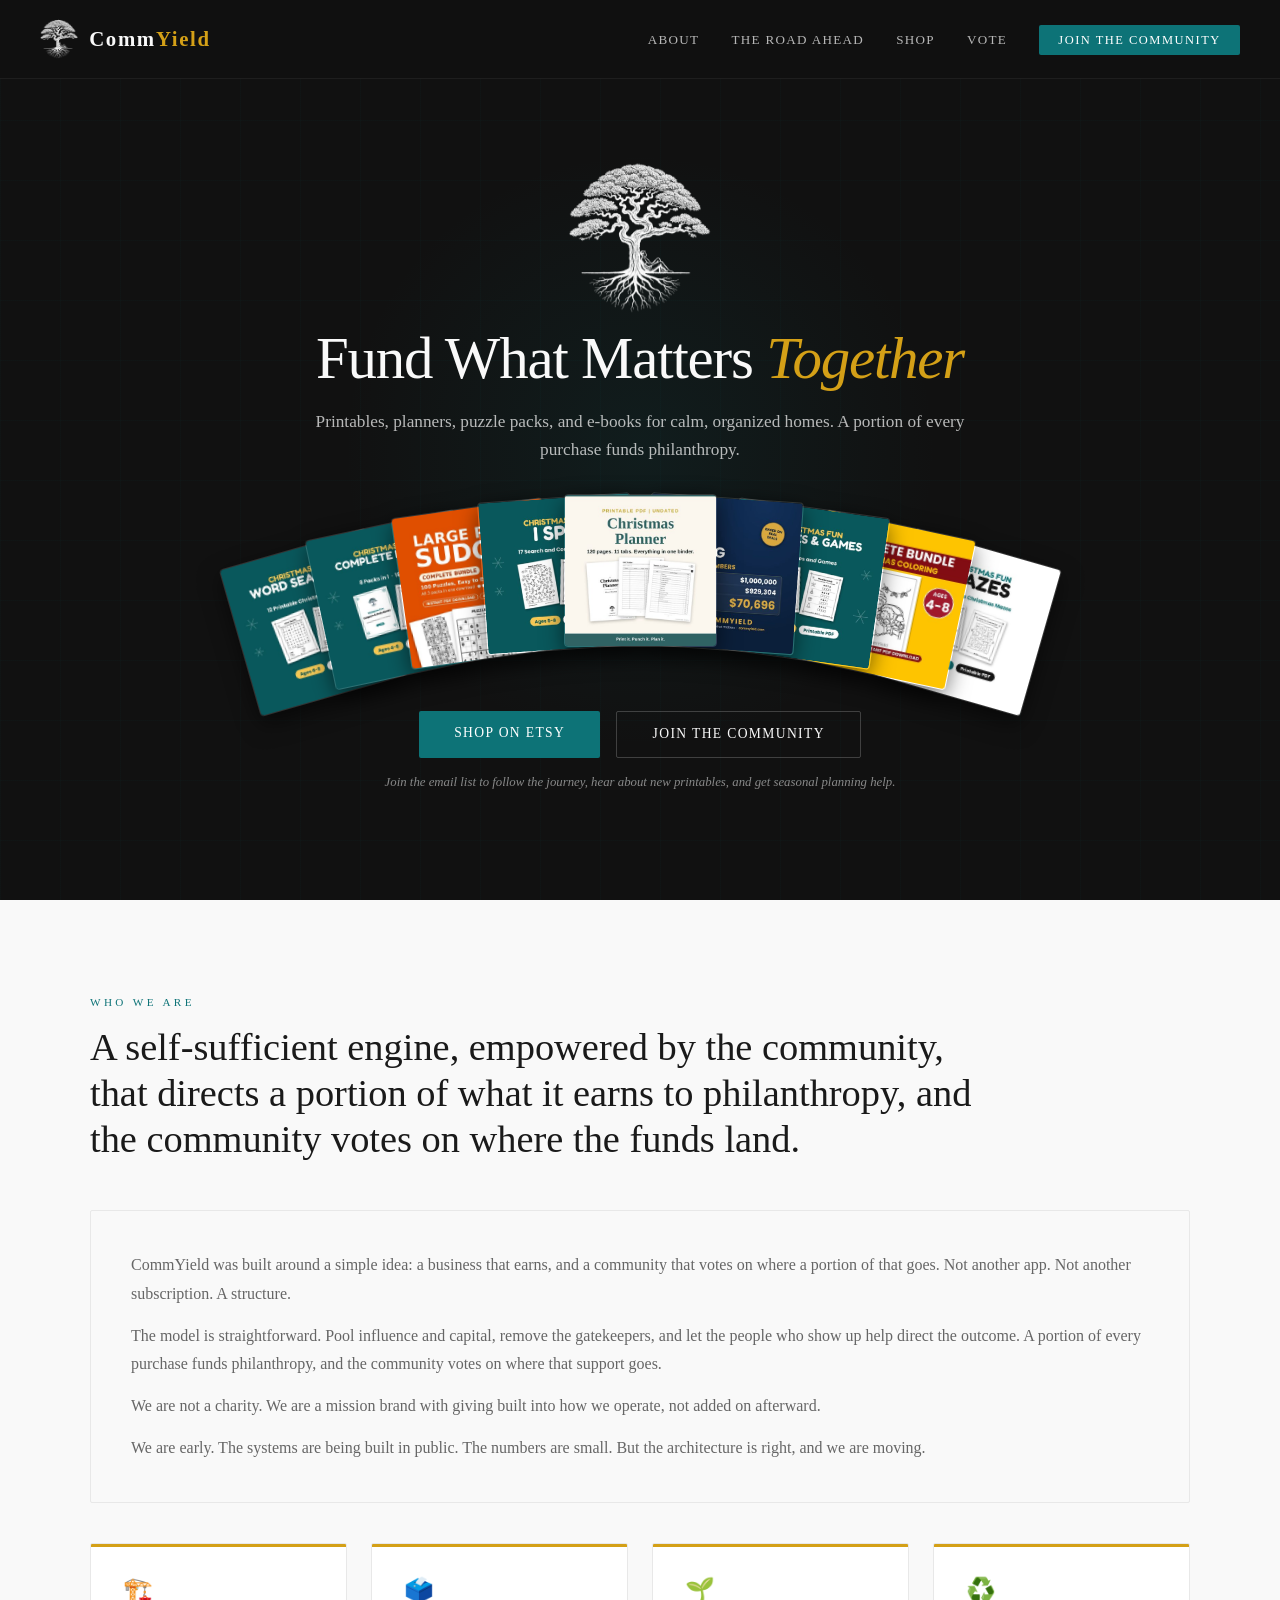
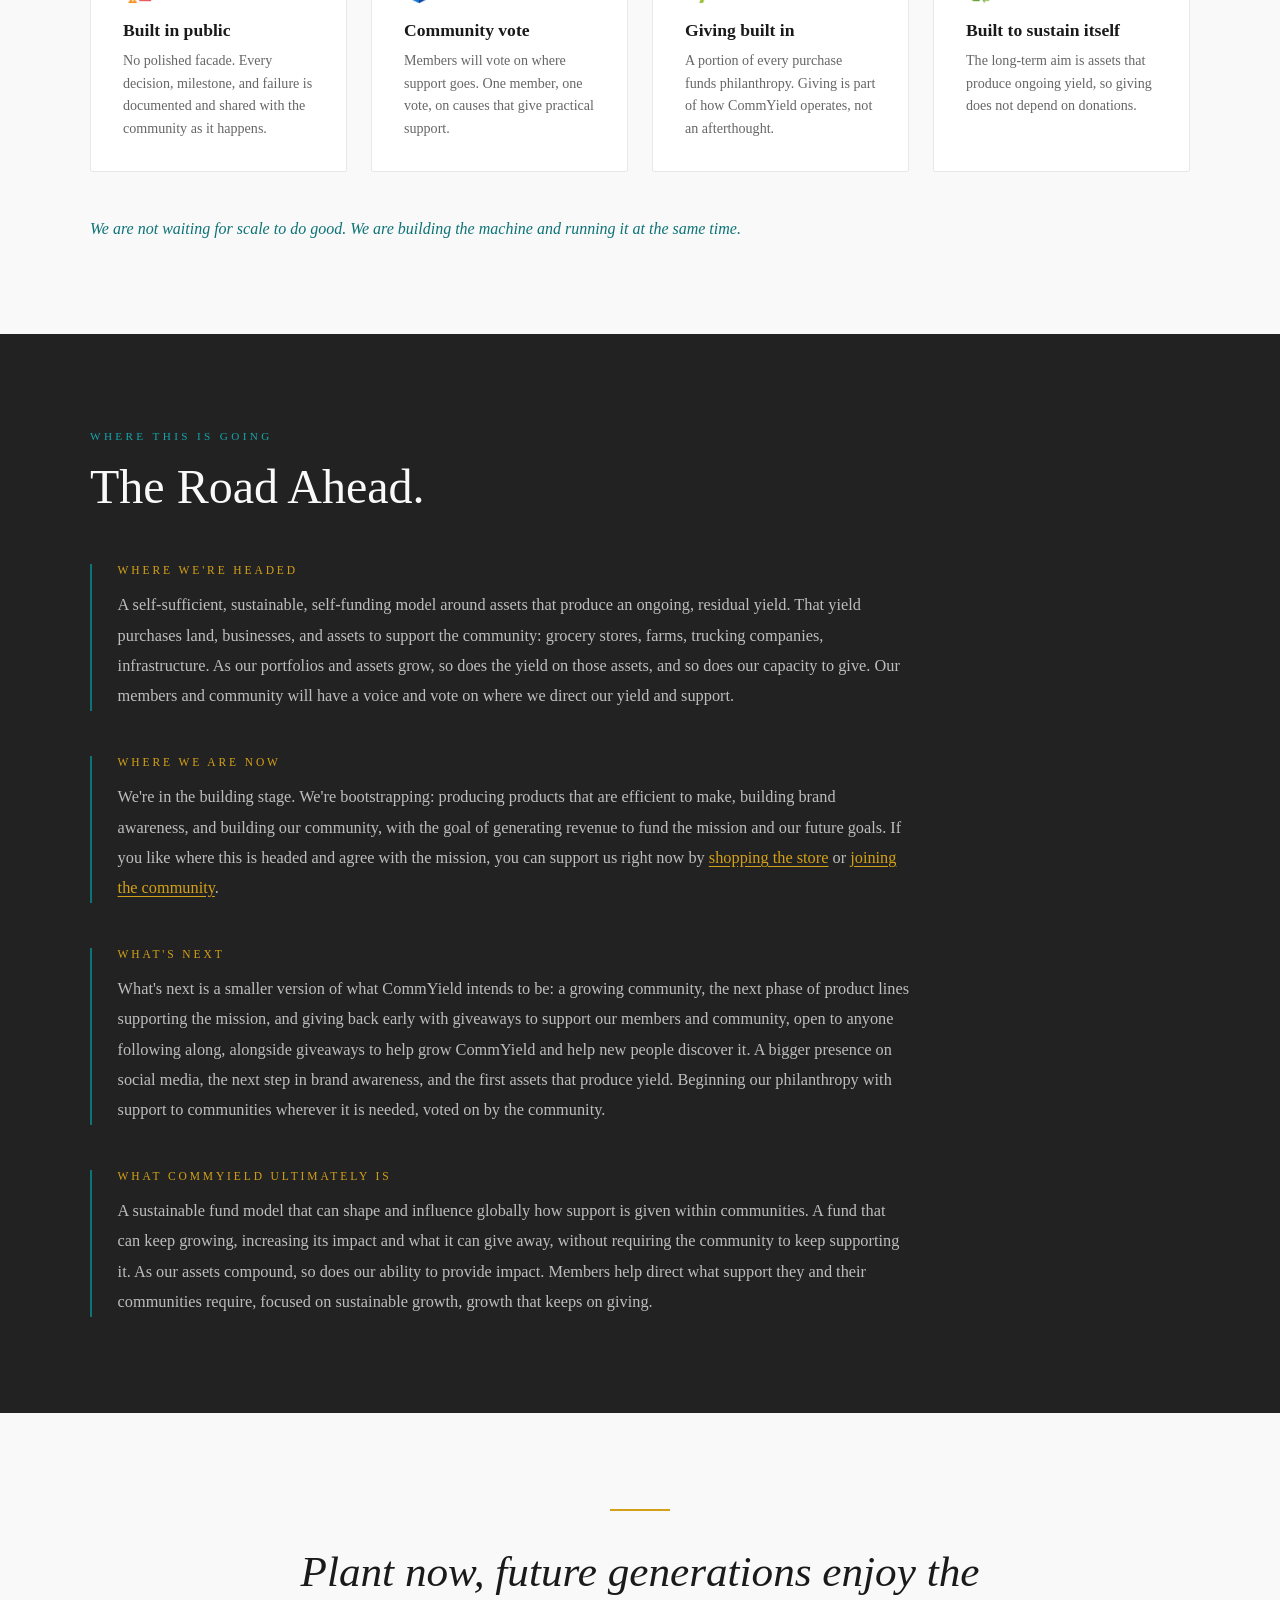
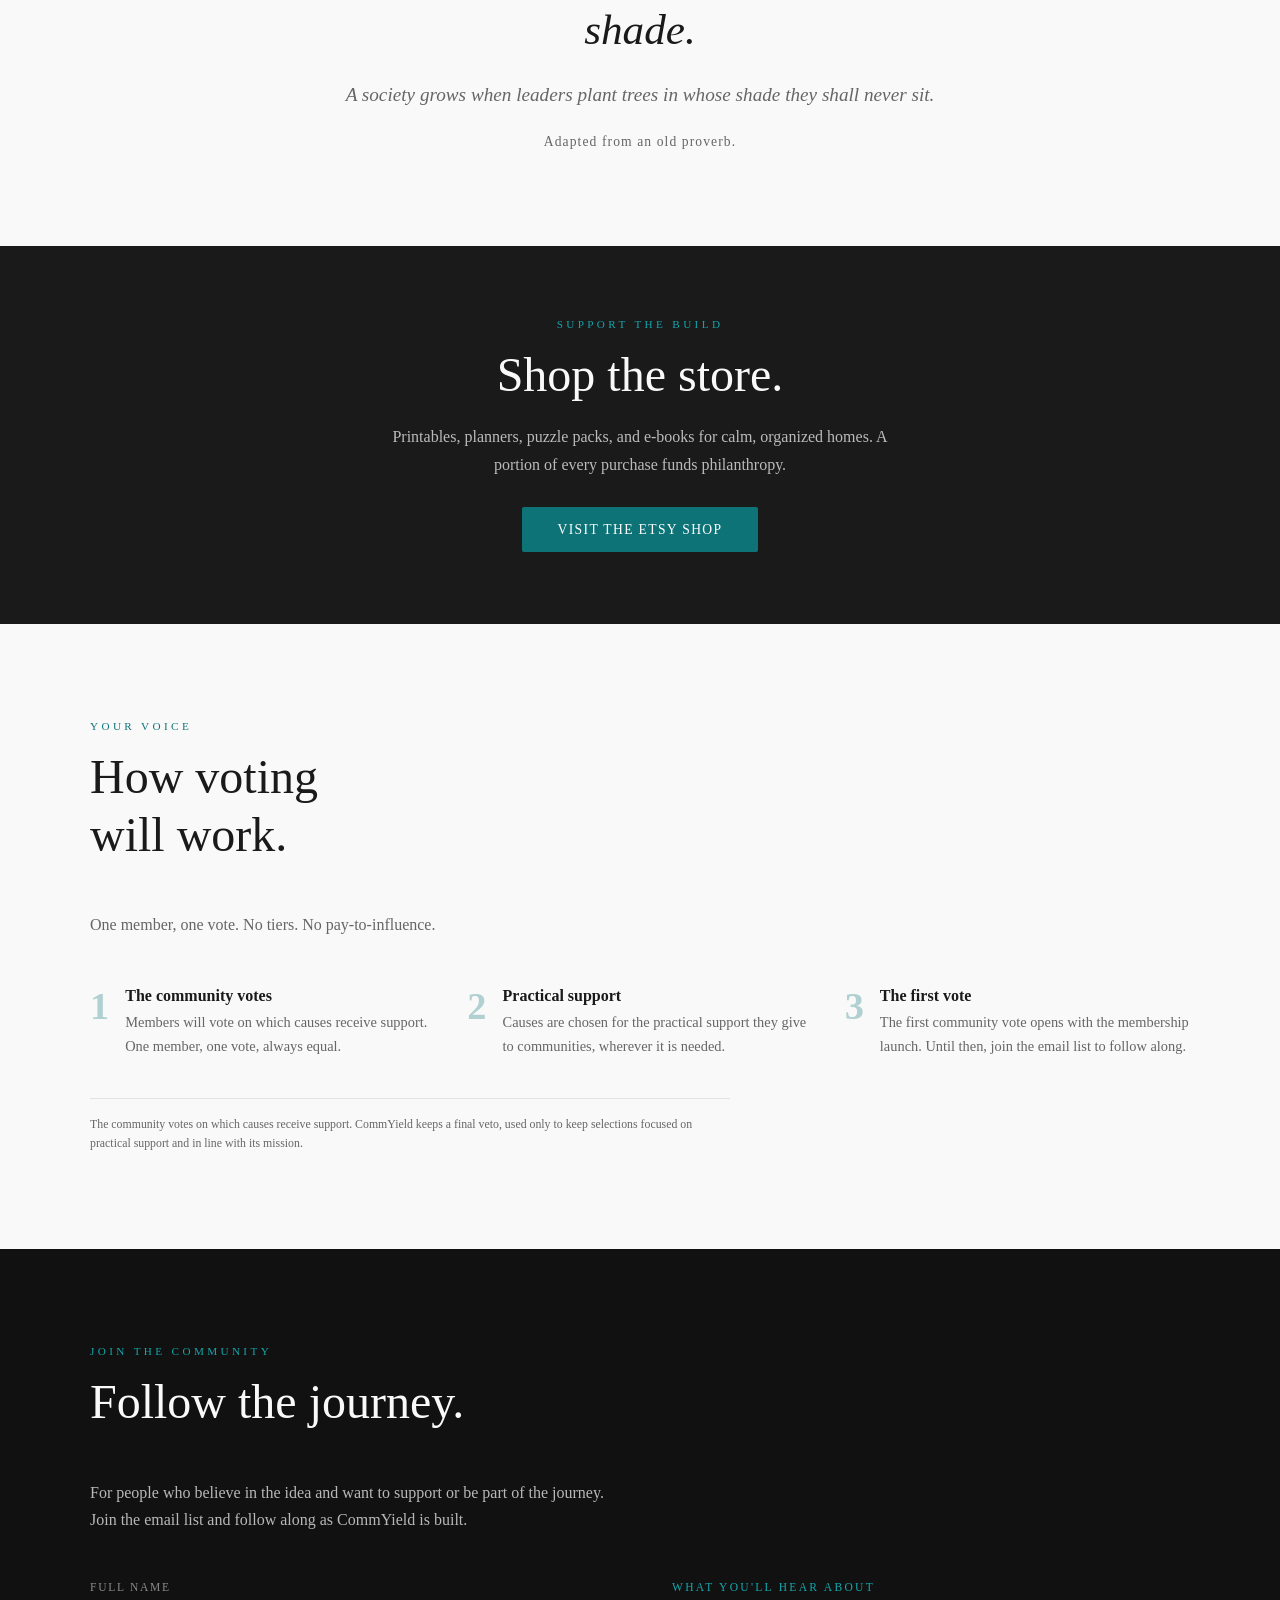
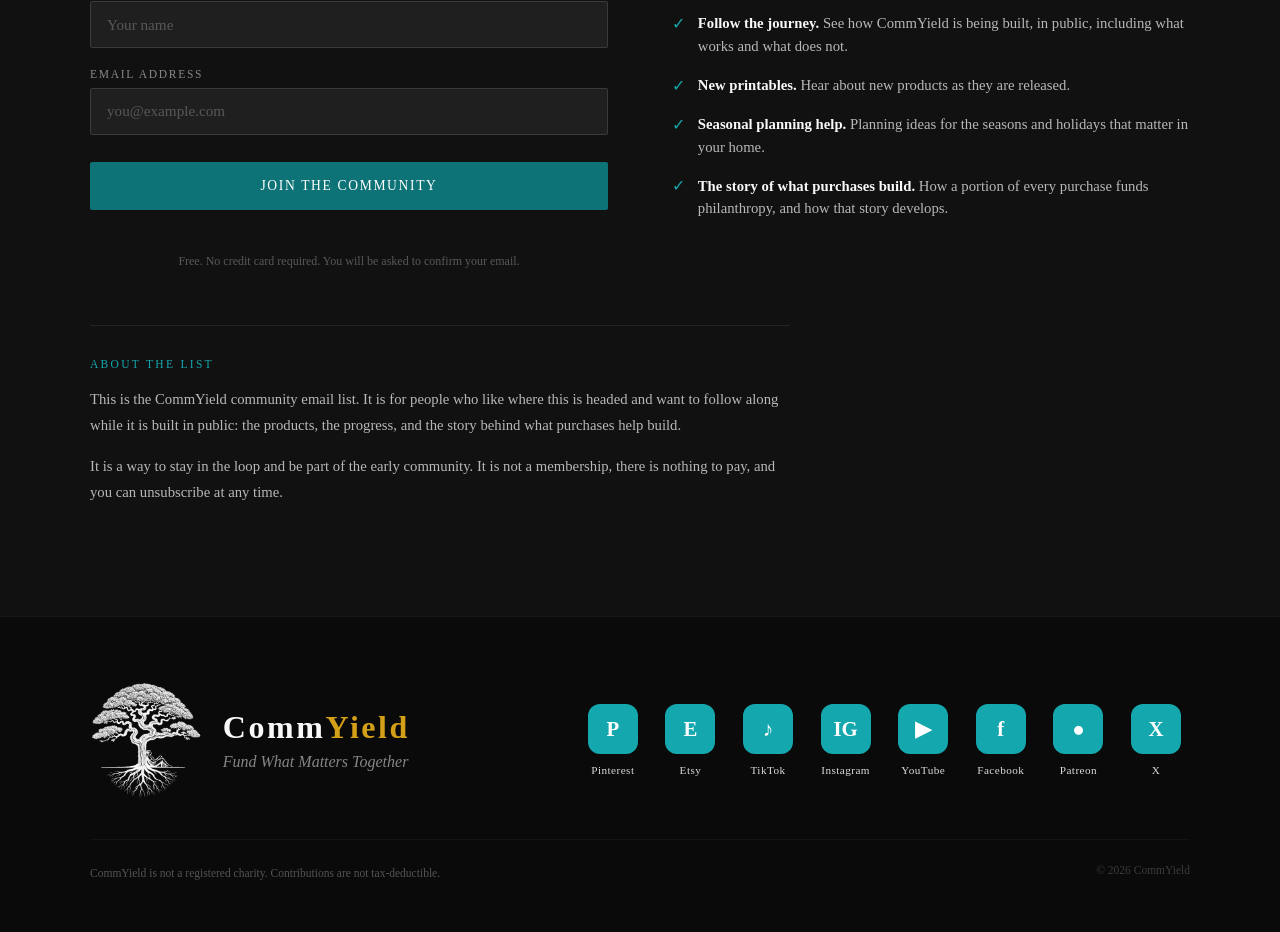
==== commit f0c58735: "Add files via upload" ====
--- a/index.html
+++ b/index.html
@@ -3,31 +3,28 @@
 <head>
 <meta charset="UTF-8">
 <meta name="viewport" content="width=device-width, initial-scale=1.0">
-<title>CommYield | Community-Funded Venture. Fund What Matters.</title>
+<title>CommYield | Fund What Matters Together</title>
 
 <!-- SEO -->
-<meta name="description" content="CommYield is a for-profit venture that splits earnings 50/50 — half for operations, half for community-directed philanthropy. Built in public. Ontario incorporated.">
+<meta name="description" content="Printables, planners, puzzle packs, and e-books for calm, organized homes. A portion of every purchase funds philanthropy, and the community will vote on where support goes.">
 <meta name="robots" content="index, follow">
 <link rel="canonical" href="https://commyield.com">
 
-<!-- Favicon & Theme -->
+<!-- Theme -->
 <meta name="theme-color" content="#0D7377">
 
-<!-- Open Graph -->
+<!-- Open Graph (og:image intentionally omitted until the new website card is remade) -->
 <meta property="og:type" content="website">
 <meta property="og:url" content="https://commyield.com">
-<meta property="og:title" content="CommYield | Fund what matters. Together.">
-<meta property="og:description" content="A for-profit venture with a 50/50 split — half operations, half community-directed philanthropy. Free membership. One member, one vote. Built in public.">
+<meta property="og:title" content="CommYield | Fund What Matters Together">
+<meta property="og:description" content="Printables, planners, puzzle packs, and e-books for calm, organized homes. A portion of every purchase funds philanthropy, and the community will vote on where support goes.">
 <meta property="og:site_name" content="CommYield">
-<meta property="og:image" content="https://commyield.com/social-card.jpg">
-<meta property="og:image:alt" content="CommYield — Fund what matters. Together.">
-
-<!-- Twitter/X Card -->
-<meta name="twitter:card" content="summary_large_image">
+
+<!-- Twitter/X Card (summary, since no image is set yet) -->
+<meta name="twitter:card" content="summary">
 <meta name="twitter:site" content="@commyield">
-<meta name="twitter:title" content="CommYield | Fund what matters. Together.">
-<meta name="twitter:description" content="A for-profit venture with a 50/50 split — half operations, half community-directed philanthropy. Free membership. One member, one vote.">
-<meta name="twitter:image" content="https://commyield.com/social-card.jpg">
+<meta name="twitter:title" content="CommYield | Fund What Matters Together">
+<meta name="twitter:description" content="Printables, planners, puzzle packs, and e-books for calm, organized homes. A portion of every purchase funds philanthropy, and the community will vote on where support goes.">
 
 <!-- Schema.org Organization -->
 <script type="application/ld+json">
@@ -37,14 +34,17 @@
   "name": "CommYield",
   "url": "https://commyield.com",
   "sameAs": [
-    "https://x.com/commyield",
+    "https://ca.pinterest.com/commyield/",
+    "https://commyield.etsy.com",
+    "https://tiktok.com/@commyield",
     "https://instagram.com/commyield",
-    "https://tiktok.com/@commyield",
     "https://youtube.com/@commyield",
-    "https://patreon.com/commyield"
+    "https://www.facebook.com/profile.php?id=61595355338816",
+    "https://patreon.com/commyield",
+    "https://x.com/commyield"
   ],
-  "description": "A for-profit venture that splits earnings 50/50 — half for operations, half for community-directed philanthropy. Ontario incorporated.",
-  "slogan": "Fund what matters. Together."
+  "description": "Printables, planners, puzzle packs, and e-books. A portion of every purchase funds philanthropy.",
+  "slogan": "Fund What Matters Together"
 }
 </script>
 
@@ -67,7 +67,6 @@
     --dark-2: #1a1a1a;
     --dark-3: #222222;
     --light: #F9F9F9;
-    --light-2: #ffffff;
     --text-dark: #1a1a1a;
     --text-muted: #666666;
     --text-light: rgba(255,255,255,0.7);
@@ -82,7 +81,7 @@
     overflow-x: hidden;
   }
 
-  /* ── NAV ── */
+  /* NAV */
   nav {
     position: fixed; top: 0; left: 0; right: 0; z-index: 100;
     padding: 1.2rem 2.5rem;
@@ -95,9 +94,16 @@
     font-family: 'Georgia', serif;
     font-size: 1.3rem; font-weight: 700;
     letter-spacing: 0.08em; color: var(--light); text-decoration: none;
-  }
-  .nav-logo span { color: var(--gold); }
-  .nav-links { display: flex; gap: 2rem; list-style: none; }
+    display: flex; align-items: center; gap: 0.7rem;
+  }
+  .nav-logo .nav-word span { color: var(--gold); }
+  .tree-mark {
+    display: block; flex-shrink: 0; aspect-ratio: 334 / 352;
+    background-image: url("[data-uri]");
+    background-repeat: no-repeat; background-position: center; background-size: contain;
+  }
+  .nav-tree { height: 40px; }
+  .nav-links { display: flex; gap: 2rem; list-style: none; align-items: center; }
   .nav-links a {
     color: var(--text-light); text-decoration: none;
     font-family: 'Georgia', serif; font-size: 0.82rem;
@@ -112,14 +118,14 @@
   }
   .nav-cta:hover { background: var(--teal-light) !important; color: white !important; }
 
-  /* ── HERO ── */
+  /* HERO */
   #hero {
     min-height: 100vh;
     background: var(--dark);
     display: flex; flex-direction: column;
     align-items: center; justify-content: center;
     text-align: center;
-    padding: 8rem 2rem 4rem;
+    padding: clamp(4.8rem, 9vh, 6.2rem) 2rem clamp(1.4rem, 3vh, 2.6rem);
     position: relative; overflow: hidden;
   }
   .hero-grid {
@@ -136,52 +142,51 @@
     top: 50%; left: 50%; transform: translate(-50%, -50%);
     pointer-events: none;
   }
-  .hero-eyebrow {
-    font-family: 'Georgia', serif; font-size: 0.72rem;
-    letter-spacing: 0.3em; text-transform: uppercase; color: var(--teal-light);
-    margin-bottom: 1.8rem; opacity: 0; animation: fadeUp 0.8s 0.2s forwards;
-  }
+  .hero-tree { height: clamp(72px, min(17vh, 24vw), 240px); margin-bottom: clamp(0.5rem, 1.4vh, 1rem); opacity: 0; animation: fadeUp 0.8s 0.2s forwards; }
   .hero-headline {
     font-family: 'Georgia', serif;
-    font-size: clamp(2.4rem, 6vw, 4.8rem);
+    font-size: clamp(2.2rem, 4.6vw, 3.7rem);
     font-weight: 400; line-height: 1.1;
     letter-spacing: -0.02em; color: var(--light);
-    max-width: 860px; margin-bottom: 1.4rem;
+    max-width: 920px; margin-bottom: 1rem;
     opacity: 0; animation: fadeUp 0.8s 0.4s forwards;
   }
   .hero-headline em { font-style: italic; color: var(--gold); }
   .hero-sub {
-    font-size: clamp(0.95rem, 2vw, 1.1rem); color: var(--text-light);
-    max-width: 580px; line-height: 1.75; margin-bottom: 1.8rem;
+    font-size: clamp(0.98rem, 1.6vw, 1.08rem); color: var(--text-light);
+    max-width: 680px; line-height: 1.65; margin-bottom: 1.8rem;
     font-family: 'Georgia', serif;
     opacity: 0; animation: fadeUp 0.8s 0.55s forwards;
   }
-
-  /* Value bullets */
-  .hero-bullets {
-    display: flex; flex-direction: column; gap: 0.5rem;
-    margin-bottom: 2.5rem; text-align: left;
-    opacity: 0; animation: fadeUp 0.8s 0.65s forwards;
-  }
-  .hero-bullet {
-    display: flex; align-items: flex-start; gap: 0.7rem;
-    font-family: 'Georgia', serif; font-size: 0.92rem; color: var(--text-light);
-  }
-  .hero-bullet-check {
-    color: var(--teal-light); font-size: 0.9rem; margin-top: 0.1rem; flex-shrink: 0;
-  }
-
   .hero-ctas {
     display: flex; gap: 1rem; flex-wrap: wrap; justify-content: center;
-    margin-bottom: 1.5rem;
+    margin-bottom: 0.9rem;
     opacity: 0; animation: fadeUp 0.8s 0.75s forwards;
   }
-  .hero-price-note {
-    font-family: 'Georgia', serif; font-size: 0.78rem;
-    color: rgba(255,255,255,0.3); font-style: italic;
-    opacity: 0; animation: fadeUp 0.8s 0.85s forwards;
-    margin-bottom: 3rem;
-  }
+  .hero-fan {
+    position: relative; width: 100%; height: calc(var(--cw) * 1.28); margin: 0 auto clamp(0.9rem, 2.4vh, 1.7rem);
+    --cw: clamp(76px, min(17vh, 16.5vw), 220px);
+    --sp: calc(var(--cw) * 0.5); --arc: calc(var(--cw) * 0.02); --rot: 4deg;
+    opacity: 0; animation: fadeUp 0.8s 0.5s forwards;
+  }
+  .fan-card {
+    position: absolute; top: 0; left: 50%;
+    width: var(--cw); margin-left: calc(var(--cw) / -2);
+    aspect-ratio: 1 / 1; display: block;
+    border-radius: 4px; overflow: hidden;
+    border: 1px solid rgba(255,255,255,0.14);
+    box-shadow: 0 8px 22px rgba(0,0,0,0.55);
+    z-index: calc(20 - var(--i) * var(--i));
+    transform: translateX(calc(var(--i) * var(--sp))) translateY(calc(var(--i) * var(--i) * var(--arc))) rotate(calc(var(--i) * var(--rot)));
+    transform-origin: 50% 100%;
+    transition: transform 0.25s, box-shadow 0.25s, border-color 0.25s;
+  }
+  .fan-card img { width: 100%; height: 100%; object-fit: cover; display: block; }
+  .fan-card:hover, .fan-card:focus-visible {
+    z-index: 40; border-color: var(--gold); box-shadow: 0 14px 30px rgba(0,0,0,0.65);
+    transform: translateX(calc(var(--i) * var(--sp))) translateY(calc(var(--i) * var(--i) * var(--arc) - 12px)) rotate(calc(var(--i) * var(--rot))) scale(1.07);
+  }
+  .join-payoff { font-family: 'Georgia', serif; font-size: 0.8rem; line-height: 1.6; font-style: italic; color: rgba(255,255,255,0.5); max-width: 560px; margin: 0 auto; }
   .btn-primary {
     background: var(--teal); color: white;
     padding: 0.9rem 2.2rem; border: none; border-radius: 2px;
@@ -202,19 +207,7 @@
   }
   .btn-secondary:hover { border-color: var(--teal-light); transform: translateY(-1px); }
 
-  /* Ticker */
-  .ticker-box {
-    display: inline-flex; align-items: center; gap: 1rem;
-    border: 1px solid rgba(212,160,23,0.3);
-    background: rgba(212,160,23,0.06);
-    padding: 0.9rem 2rem; border-radius: 2px;
-    opacity: 0; animation: fadeUp 0.8s 1s forwards;
-  }
-  .ticker-dot { width: 8px; height: 8px; background: var(--gold); border-radius: 50%; animation: pulse 2s infinite; }
-  .ticker-label { font-family: 'Georgia', serif; font-size: 0.72rem; letter-spacing: 0.2em; text-transform: uppercase; color: var(--gold); }
-  .ticker-amount { font-family: 'Georgia', serif; font-size: 1.5rem; font-weight: 700; color: var(--gold); letter-spacing: 0.05em; }
-
-  /* ── SECTION SHARED ── */
+  /* SECTION SHARED */
   section { padding: 6rem 2rem; }
   .section-inner { max-width: 1100px; margin: 0 auto; }
   .section-eyebrow { font-size: 0.7rem; letter-spacing: 0.3em; text-transform: uppercase; color: var(--teal-light); margin-bottom: 1rem; font-family: 'Georgia', serif; }
@@ -224,92 +217,11 @@
   .light-section .section-eyebrow { color: var(--teal); }
   .light-section .section-headline { color: var(--text-dark); }
 
-  /* ── WHAT YOU GET (new section) ── */
-  #what-you-get {
-    background: var(--dark-2);
-    padding: 5rem 2rem;
-  }
-  .wyg-grid {
-    display: grid;
-    grid-template-columns: 1fr 1fr;
-    gap: 2rem;
-    margin-bottom: 3rem;
-  }
-  .wyg-col {
-    background: rgba(255,255,255,0.03);
-    border: 1px solid rgba(255,255,255,0.08);
-    padding: 2rem;
-    border-radius: 2px;
-  }
-  .wyg-col-label {
-    font-family: 'Georgia', serif; font-size: 0.7rem;
-    letter-spacing: 0.25em; text-transform: uppercase;
-    margin-bottom: 1.2rem; font-weight: 700;
-  }
-  .wyg-col-label.before { color: rgba(255,255,255,0.35); }
-  .wyg-col-label.after { color: var(--teal-light); }
-  .wyg-item {
-    font-family: 'Georgia', serif; font-size: 0.92rem;
-    color: var(--text-light); line-height: 1.6;
-    margin-bottom: 0.8rem; padding-left: 1rem;
-    border-left: 2px solid rgba(255,255,255,0.08);
-  }
-  .wyg-item.after-item {
-    border-left-color: var(--teal);
-    color: rgba(255,255,255,0.85);
-  }
-  .ebook-cta-strip {
-    display: flex; align-items: center; justify-content: space-between;
-    flex-wrap: wrap; gap: 1.5rem;
-    background: rgba(13,115,119,0.12);
-    border: 1px solid rgba(13,115,119,0.3);
-    padding: 1.8rem 2rem; border-radius: 2px;
-  }
-  .ebook-cta-strip-left {}
-  .ebook-cta-strip-title {
-    font-family: 'Georgia', serif; font-size: 1.1rem;
-    font-weight: 700; color: var(--light); margin-bottom: 0.3rem;
-  }
-  .ebook-cta-strip-sub {
-    font-family: 'Georgia', serif; font-size: 0.85rem;
-    color: var(--text-light);
-  }
-  .ebook-cta-strip-sub span { color: var(--gold); font-weight: 700; }
-
-  /* ── AI INFRASTRUCTURE ── */
-  .ai-headline-sub {
-    font-family: 'Georgia', serif; font-size: 1rem;
-    color: var(--text-light); max-width: 600px; line-height: 1.7; margin-bottom: 3rem;
-  }
-  .capability-cards {
-    display: grid; grid-template-columns: repeat(auto-fit, minmax(220px, 1fr));
-    gap: 1.5rem; margin-bottom: 3rem;
-  }
-  .capability-card {
-    background: rgba(255,255,255,0.03);
-    border: 1px solid rgba(255,255,255,0.07);
-    border-top: 2px solid var(--teal);
-    padding: 2rem; border-radius: 2px;
-    transition: background 0.2s, border-color 0.2s;
-  }
-  .capability-card:hover { background: rgba(13,115,119,0.08); border-color: var(--teal-light); }
-  .cap-icon { font-size: 1.8rem; margin-bottom: 1rem; }
-  .cap-title { font-family: 'Georgia', serif; font-size: 1rem; font-weight: 700; color: var(--light); margin-bottom: 0.5rem; }
-  .cap-desc { font-size: 0.85rem; color: var(--text-light); line-height: 1.6; font-family: 'Georgia', serif; }
-  .vc-signal {
-    background: rgba(212,160,23,0.08); border: 1px solid rgba(212,160,23,0.2);
-    padding: 1.5rem 2rem; border-radius: 2px; margin-bottom: 1.5rem;
-    font-family: 'Georgia', serif; font-size: 0.95rem; color: var(--gold); font-style: italic;
-  }
-  .sovereignty { font-family: 'Georgia', serif; font-size: 0.88rem; color: var(--text-light); line-height: 1.7; margin-bottom: 1rem; }
-
-  /* ── ABOUT ── */
-  .manifesto {
-    font-family: 'Georgia', serif; font-size: clamp(1.1rem, 2.5vw, 1.5rem);
-    line-height: 1.8; color: var(--text-muted); max-width: 780px;
-    margin-bottom: 3.5rem; font-style: italic;
-  }
-  .manifesto strong { color: var(--text-dark); font-style: normal; }
+  /* ABOUT */
+  #about .section-headline { font-size: clamp(1.6rem, 3.2vw, 2.4rem); max-width: 900px; }
+  .philosophy { background: var(--light); border: 1px solid #e8e8e8; padding: 2.5rem; border-radius: 2px; margin-bottom: 2.5rem; }
+  .philosophy p { font-family: 'Georgia', serif; font-size: 1rem; color: var(--text-muted); line-height: 1.8; margin-bottom: 0.8rem; }
+  .philosophy p:last-child { margin-bottom: 0; }
   .pillar-cards { display: grid; grid-template-columns: repeat(auto-fit, minmax(220px, 1fr)); gap: 1.5rem; margin-bottom: 3rem; }
   .pillar-card {
     background: white; border: 1px solid #e8e8e8;
@@ -319,140 +231,59 @@
   .pillar-icon { font-size: 1.5rem; margin-bottom: 1rem; }
   .pillar-title { font-family: 'Georgia', serif; font-size: 1.1rem; font-weight: 700; color: var(--text-dark); margin-bottom: 0.5rem; }
   .pillar-desc { font-size: 0.88rem; color: var(--text-muted); line-height: 1.6; font-family: 'Georgia', serif; }
-  .philosophy { background: var(--light); border: 1px solid #e8e8e8; padding: 2.5rem; border-radius: 2px; margin-bottom: 1.5rem; }
-  .philosophy p { font-family: 'Georgia', serif; font-size: 1rem; color: var(--text-muted); line-height: 1.8; margin-bottom: 0.8rem; }
-  .philosophy p:last-child { margin-bottom: 0; }
   .closing-line { font-family: 'Georgia', serif; font-size: 1rem; color: var(--teal); font-style: italic; }
 
-  /* ── TRANSPARENCY ── */
-  .stat-cards { display: grid; grid-template-columns: repeat(auto-fit, minmax(240px, 1fr)); gap: 1.5rem; margin-bottom: 3rem; }
-  .stat-card { background: white; border: 1px solid #e8e8e8; border-top: 3px solid var(--teal); padding: 2rem; border-radius: 2px; }
-  .stat-card .stat-number { font-family: 'Georgia', serif; font-size: 2.8rem; font-weight: 700; color: var(--teal); line-height: 1; margin-bottom: 0.5rem; }
-  .stat-card .stat-label { font-size: 0.85rem; color: var(--text-muted); letter-spacing: 0.05em; font-family: 'Georgia', serif; }
-  .split-bar { display: flex; height: 60px; border-radius: 2px; overflow: hidden; margin-bottom: 1rem; }
-  .split-bar-left { flex: 1; background: var(--teal); display: flex; align-items: center; justify-content: center; font-family: 'Georgia', serif; font-size: 0.78rem; letter-spacing: 0.08em; color: white; text-align: center; padding: 0 1rem; }
-  .split-bar-right { flex: 1; background: var(--gold); display: flex; align-items: center; justify-content: center; font-family: 'Georgia', serif; font-size: 0.78rem; letter-spacing: 0.08em; color: var(--dark); text-align: center; padding: 0 1rem; }
-  .split-label { display: flex; justify-content: space-between; font-size: 0.78rem; color: var(--text-muted); margin-bottom: 3rem; font-family: 'Georgia', serif; }
-  .iron-rule { background: var(--light); border-left: 4px solid var(--teal); padding: 1.8rem 2rem; border-radius: 0 2px 2px 0; margin-bottom: 2rem; box-shadow: 0 2px 20px rgba(0,0,0,0.06); }
-  .iron-rule p { font-family: 'Georgia', serif; font-size: 1.05rem; line-height: 1.7; color: var(--text-dark); font-style: italic; }
-  .monthly-commit { font-family: 'Georgia', serif; font-size: 0.85rem; color: var(--teal); letter-spacing: 0.1em; text-transform: uppercase; display: flex; align-items: center; gap: 0.5rem; }
-  .monthly-commit::before { content: ''; display: inline-block; width: 20px; height: 2px; background: var(--teal); }
-
-  /* ── SUPPORT US / STORE ── */
-  #links { background: var(--dark-2); padding: 5rem 2rem; }
-  .store-featured {
-    background: rgba(13,115,119,0.1);
-    border: 1px solid rgba(13,115,119,0.4);
-    border-radius: 4px; padding: 2rem 2.5rem;
-    margin-bottom: 1.2rem;
-    display: flex; align-items: center; justify-content: space-between;
-    flex-wrap: wrap; gap: 1.5rem;
-  }
-  .store-featured-left { display: flex; align-items: center; gap: 1.2rem; }
-  .store-featured-icon { font-size: 2rem; }
-  .store-featured-title { font-family: 'Georgia', serif; font-size: 1.1rem; font-weight: 700; color: #fff; margin-bottom: 0.2rem; }
-  .store-featured-sub { font-family: 'Georgia', serif; font-size: 0.82rem; color: rgba(255,255,255,0.5); }
-  .store-featured-price {
-    font-family: 'Georgia', serif; font-size: 1.8rem; font-weight: 700;
-    color: var(--gold); letter-spacing: 0.02em;
-  }
-  .store-featured-price small { font-size: 0.9rem; font-weight: 400; color: rgba(255,255,255,0.4); }
-  .store-featured-btn {
-    background: var(--teal); color: white;
-    padding: 0.75rem 1.8rem; border-radius: 2px;
-    font-family: 'Georgia', serif; font-size: 0.82rem;
-    letter-spacing: 0.1em; text-transform: uppercase;
-    text-decoration: none; transition: background 0.2s; display: inline-block;
-    white-space: nowrap;
-  }
-  .store-featured-btn:hover { background: var(--teal-light); }
-
-  .store-bundle {
-    background: rgba(212,160,23,0.07);
-    border: 1px solid rgba(212,160,23,0.25);
-    border-radius: 4px; padding: 2rem 2.5rem;
-    margin-bottom: 2rem;
-    display: flex; align-items: center; justify-content: space-between;
-    flex-wrap: wrap; gap: 1.5rem;
-  }
-  .store-bundle-badge {
-    background: var(--gold); color: var(--dark);
-    font-family: 'Georgia', serif; font-size: 0.65rem;
-    letter-spacing: 0.12em; text-transform: uppercase;
-    padding: 0.2rem 0.6rem; border-radius: 2px;
-    font-weight: 700; margin-left: 0.6rem;
-    vertical-align: middle;
-  }
-
-  .store-secondary-row {
-    display: flex; gap: 1rem; flex-wrap: wrap; margin-bottom: 2rem;
-  }
-  .store-secondary-item {
-    flex: 1; min-width: 200px;
-    display: flex; align-items: center; justify-content: space-between;
-    background: rgba(255,255,255,0.04);
-    border: 1px solid rgba(255,255,255,0.1);
-    border-radius: 4px; padding: 1rem 1.4rem;
-    text-decoration: none; transition: background 0.2s;
-  }
-  .store-secondary-item:hover { background: rgba(255,255,255,0.07); }
-  .store-secondary-label { font-family: 'Georgia', serif; font-size: 0.88rem; font-weight: 700; color: #fff; margin-bottom: 0.1rem; }
-  .store-secondary-sub { font-family: 'Georgia', serif; font-size: 0.75rem; color: rgba(255,255,255,0.4); }
-  .store-arrow { color: rgba(255,255,255,0.3); font-size: 1rem; }
-
-  /* Socials */
-  .store-socials-label { font-family: 'Georgia', serif; font-size: 0.7rem; letter-spacing: 0.25em; text-transform: uppercase; color: rgba(255,255,255,0.3); margin-bottom: 1.2rem; }
-  .social-row { display: flex; gap: 1rem; justify-content: center; flex-wrap: wrap; }
-  .social-btn { font-family: 'Georgia', serif; font-size: 0.82rem; color: rgba(255,255,255,0.5); text-decoration: none; letter-spacing: 0.08em; text-transform: uppercase; padding: 0.5rem 1rem; border: 1px solid rgba(255,255,255,0.1); border-radius: 2px; transition: color 0.2s, border-color 0.2s; }
-  .social-btn:hover { color: var(--gold); border-color: var(--gold); }
-
-  /* ── CAPITAL STRUCTURE ── */
-  .capital-flow { display: flex; align-items: stretch; gap: 0; margin-bottom: 3rem; border: 1px solid rgba(255,255,255,0.1); border-radius: 2px; overflow: hidden; }
-  .capital-flow-center { background: rgba(255,255,255,0.04); padding: 2.5rem 2rem; text-align: center; min-width: 160px; display: flex; flex-direction: column; align-items: center; justify-content: center; border-left: 1px solid rgba(255,255,255,0.08); border-right: 1px solid rgba(255,255,255,0.08); }
-  .capital-flow-side { flex: 1; padding: 2.5rem 2rem; display: flex; flex-direction: column; justify-content: center; }
-  .capital-flow-side.teal { background: rgba(13,115,119,0.15); }
-  .capital-flow-side.gold { background: rgba(212,160,23,0.1); }
-  .flow-label { font-family: 'Georgia', serif; font-size: 0.7rem; letter-spacing: 0.25em; text-transform: uppercase; margin-bottom: 0.8rem; }
-  .flow-label.teal { color: var(--teal-light); }
-  .flow-label.gold { color: var(--gold); }
-  .flow-title { font-family: 'Georgia', serif; font-size: 1.2rem; font-weight: 700; margin-bottom: 0.5rem; }
-  .flow-desc { font-size: 0.85rem; color: var(--text-light); line-height: 1.6; font-family: 'Georgia', serif; }
-  .flow-arrow { font-size: 1.5rem; color: rgba(255,255,255,0.3); margin-bottom: 0.5rem; }
-  .flow-center-label { font-family: 'Georgia', serif; font-size: 0.7rem; letter-spacing: 0.2em; text-transform: uppercase; color: rgba(255,255,255,0.4); margin-bottom: 0.5rem; }
-  .flow-center-title { font-family: 'Georgia', serif; font-size: 1rem; font-weight: 700; color: var(--light); }
-  .split-note { font-family: 'Georgia', serif; font-size: 0.88rem; color: var(--text-light); line-height: 1.7; border-left: 2px solid var(--teal); padding-left: 1.2rem; margin-bottom: 3rem; }
-  .milestone-cards { display: grid; grid-template-columns: repeat(auto-fit, minmax(220px, 1fr)); gap: 1.5rem; margin-bottom: 3rem; }
-  .milestone-card { background: rgba(255,255,255,0.04); border: 1px solid rgba(255,255,255,0.08); padding: 2rem; border-radius: 2px; position: relative; }
-  .milestone-num { font-family: 'Georgia', serif; font-size: 2.5rem; font-weight: 700; color: rgba(255,255,255,0.08); line-height: 1; margin-bottom: 0.8rem; }
-  .milestone-title { font-family: 'Georgia', serif; font-size: 1rem; font-weight: 700; color: var(--gold); margin-bottom: 0.4rem; }
-  .milestone-desc { font-size: 0.85rem; color: var(--text-light); line-height: 1.6; font-family: 'Georgia', serif; }
-  .coming-soon-box { border: 1px solid var(--teal); padding: 2rem; border-radius: 2px; display: flex; align-items: center; justify-content: space-between; flex-wrap: wrap; gap: 1rem; }
-  .coming-soon-box p { font-family: 'Georgia', serif; font-size: 1rem; color: var(--text-light); font-style: italic; }
-  .badge { background: var(--teal); color: white; font-size: 0.68rem; letter-spacing: 0.15em; text-transform: uppercase; padding: 0.3rem 0.8rem; border-radius: 2px; font-family: 'Georgia', serif; }
-
-  /* ── VOTE ── */
+  /* ROAD AHEAD */
+  #road { background: var(--dark-3); }
+  .road-list { display: grid; gap: 2.8rem; max-width: 820px; }
+  .road-block { border-left: 2px solid var(--teal); padding-left: 1.6rem; }
+  .road-label {
+    font-family: 'Georgia', serif; font-size: 0.72rem;
+    letter-spacing: 0.25em; text-transform: uppercase;
+    color: var(--gold); margin-bottom: 0.9rem;
+  }
+  .road-text { font-family: 'Georgia', serif; font-size: 1.02rem; line-height: 1.85; color: var(--text-light); }
+  .road-text a { color: var(--gold); text-decoration: underline; text-underline-offset: 3px; }
+  .road-text a:hover { color: var(--gold-light); }
+
+  /* PROVERB */
+  #proverb { padding: 6rem 2rem; text-align: center; }
+  .proverb-rule { width: 60px; height: 2px; background: var(--gold); margin: 0 auto 2rem; }
+  .proverb-quote {
+    font-family: 'Georgia', serif; font-style: italic; font-weight: 400;
+    font-size: clamp(1.6rem, 4vw, 2.7rem); line-height: 1.35;
+    color: var(--text-dark); max-width: 760px; margin: 0 auto 1.2rem;
+  }
+  .proverb-full { font-family: 'Georgia', serif; font-style: italic; font-size: clamp(1rem, 2vw, 1.2rem); line-height: 1.7; color: var(--text-muted); max-width: 600px; margin: 0 auto 1.4rem; }
+  .proverb-attr { font-family: 'Georgia', serif; font-size: 0.85rem; color: var(--text-muted); letter-spacing: 0.08em; }
+
+  /* SHOP + FOLLOW */
+  #shop { background: var(--dark-2); padding: 4.5rem 2rem; text-align: center; }
+  .shop-sub { font-family: 'Georgia', serif; font-size: 1rem; color: var(--text-light); max-width: 540px; margin: 0 auto 1.8rem; line-height: 1.75; }
+  .social-tiles { display: grid; grid-template-columns: repeat(4, minmax(0, 1fr)); gap: 1.6rem 1rem; max-width: 560px; margin: 0 auto; }
+  .social-tile { display: flex; flex-direction: column; align-items: center; gap: 0.6rem; text-decoration: none; color: var(--light); }
+  .social-icon {
+    width: 72px; height: 72px; border-radius: 16px;
+    background: var(--teal-light); color: white;
+    display: flex; align-items: center; justify-content: center;
+    font-family: 'Georgia', serif; font-weight: 700; font-size: 1.9rem; line-height: 1;
+    transition: background 0.2s, transform 0.2s;
+  }
+  .social-name { font-family: 'Georgia', serif; font-size: 0.82rem; letter-spacing: 0.04em; color: rgba(255,255,255,0.85); transition: color 0.2s; }
+  .social-tile:hover .social-icon { background: var(--gold); color: var(--dark); transform: translateY(-2px); }
+  .social-tile:hover .social-name { color: var(--gold); }
+
+  /* VOTE */
   .vote-sub { font-family: 'Georgia', serif; font-size: 1rem; color: var(--text-muted); margin-bottom: 3rem; max-width: 560px; line-height: 1.7; }
-  .vote-widget { background: white; border: 1px solid #e8e8e8; border-radius: 2px; padding: 2.5rem; margin-bottom: 3rem; box-shadow: 0 4px 30px rgba(0,0,0,0.06); }
-  .vote-widget-title { font-family: 'Georgia', serif; font-size: 0.72rem; letter-spacing: 0.25em; text-transform: uppercase; color: var(--teal); margin-bottom: 1.8rem; }
-  .vote-cause { margin-bottom: 1.5rem; cursor: pointer; }
-  .vote-cause:last-child { margin-bottom: 0; }
-  .vote-cause-header { display: flex; justify-content: space-between; align-items: center; margin-bottom: 0.5rem; }
-  .vote-cause-name { font-family: 'Georgia', serif; font-size: 0.95rem; color: var(--text-dark); font-weight: 600; }
-  .vote-cause-pct { font-family: 'Georgia', serif; font-size: 0.88rem; color: var(--teal); font-weight: 700; }
-  .vote-bar-bg { height: 8px; background: #f0f0f0; border-radius: 4px; overflow: hidden; }
-  .vote-bar-fill { height: 100%; background: var(--teal); border-radius: 4px; transition: width 0.6s cubic-bezier(0.4,0,0.2,1); }
-  .vote-bar-fill.gold { background: var(--gold); }
-  .vote-bar-fill.teal-light { background: var(--teal-light); }
-  .vote-note { font-family: 'Georgia', serif; font-size: 0.78rem; color: var(--text-muted); margin-top: 1.5rem; font-style: italic; }
-  .how-it-works { display: grid; grid-template-columns: repeat(auto-fit, minmax(220px, 1fr)); gap: 1.5rem; margin-bottom: 2rem; }
+  .how-it-works { display: grid; grid-template-columns: repeat(auto-fit, minmax(240px, 1fr)); gap: 2rem; margin-bottom: 2.5rem; }
   .hiw-step { display: flex; gap: 1rem; align-items: flex-start; }
-  .hiw-num { font-family: 'Georgia', serif; font-size: 2rem; font-weight: 700; color: var(--teal); opacity: 0.3; line-height: 1; flex-shrink: 0; }
-  .hiw-title { font-family: 'Georgia', serif; font-size: 0.9rem; font-weight: 700; color: var(--text-dark); margin-bottom: 0.3rem; }
-  .hiw-desc { font-size: 0.85rem; color: var(--text-muted); line-height: 1.6; font-family: 'Georgia', serif; }
-  .transparency-note { font-family: 'Georgia', serif; font-size: 0.85rem; color: var(--teal); border-left: 2px solid var(--teal); padding-left: 1rem; }
-
-  /* ── JOIN ── */
-  .join-sub { font-family: 'Georgia', serif; font-size: 1rem; color: var(--text-light); margin-bottom: 3rem; max-width: 500px; line-height: 1.7; }
+  .hiw-num { font-family: 'Georgia', serif; font-size: 2.4rem; font-weight: 700; color: var(--teal); opacity: 0.3; line-height: 1; flex-shrink: 0; }
+  .hiw-title { font-family: 'Georgia', serif; font-size: 1rem; font-weight: 700; color: var(--text-dark); margin-bottom: 0.4rem; }
+  .hiw-desc { font-size: 0.9rem; color: var(--text-muted); line-height: 1.65; font-family: 'Georgia', serif; }
+  .fine-print { font-family: 'Georgia', serif; font-size: 0.74rem; color: var(--text-muted); line-height: 1.6; border-top: 1px solid #e3e3e3; padding-top: 1rem; max-width: 640px; }
+
+  /* JOIN */
+  .join-sub { font-family: 'Georgia', serif; font-size: 1rem; color: var(--text-light); margin-bottom: 3rem; max-width: 540px; line-height: 1.7; }
   .join-layout { display: grid; grid-template-columns: 1fr 1fr; gap: 4rem; align-items: start; }
   .form-group { margin-bottom: 1.2rem; }
   .form-group label { display: block; font-family: 'Georgia', serif; font-size: 0.72rem; letter-spacing: 0.15em; text-transform: uppercase; color: rgba(255,255,255,0.5); margin-bottom: 0.5rem; }
@@ -461,35 +292,44 @@
   .form-group input::placeholder { color: rgba(255,255,255,0.25); }
   .btn-join { width: 100%; background: var(--teal); color: white; border: none; padding: 1rem; border-radius: 2px; font-family: 'Georgia', serif; font-size: 0.85rem; letter-spacing: 0.12em; text-transform: uppercase; cursor: pointer; transition: background 0.2s; margin-top: 0.5rem; }
   .btn-join:hover { background: var(--teal-light); }
+  .btn-join:disabled { cursor: default; }
   .form-note { font-family: 'Georgia', serif; font-size: 0.75rem; color: rgba(255,255,255,0.3); margin-top: 0.8rem; text-align: center; }
+  .form-status { font-family: 'Georgia', serif; font-size: 0.85rem; color: var(--teal-light); margin-top: 0.9rem; text-align: center; min-height: 1.2em; }
+  .form-status.error { color: #e8a0a0; }
   .benefits-title { font-family: 'Georgia', serif; font-size: 0.72rem; letter-spacing: 0.2em; text-transform: uppercase; color: var(--teal-light); margin-bottom: 1.2rem; }
   .benefit-item { display: flex; align-items: flex-start; gap: 0.8rem; margin-bottom: 1rem; }
   .benefit-check { color: var(--teal-light); font-size: 1rem; margin-top: 0.1rem; flex-shrink: 0; }
-  .benefit-text { font-family: 'Georgia', serif; font-size: 0.9rem; color: var(--text-light); line-height: 1.5; }
-  .divider { border: none; border-top: 1px solid rgba(255,255,255,0.08); margin: 3rem 0; }
-  .further-title { font-family: 'Georgia', serif; font-size: 0.8rem; letter-spacing: 0.2em; text-transform: uppercase; color: rgba(255,255,255,0.4); margin-bottom: 1.2rem; }
-  .further-buttons { display: flex; gap: 1rem; flex-wrap: wrap; }
-  .btn-patreon { background: #FF424D; color: white; padding: 0.8rem 1.8rem; border: none; border-radius: 2px; font-family: 'Georgia', serif; font-size: 0.82rem; letter-spacing: 0.08em; cursor: pointer; text-decoration: none; transition: opacity 0.2s; display: inline-block; }
-  .btn-patreon:hover { opacity: 0.85; }
-  .btn-store { background: transparent; color: var(--gold); padding: 0.8rem 1.8rem; border: 1px solid var(--gold); border-radius: 2px; font-family: 'Georgia', serif; font-size: 0.82rem; letter-spacing: 0.08em; cursor: pointer; text-decoration: none; transition: background 0.2s; display: inline-block; }
-  .btn-store:hover { background: rgba(212,160,23,0.1); }
-  .founding-teaser { margin-top: 1.5rem; font-family: 'Georgia', serif; font-size: 0.82rem; color: rgba(255,255,255,0.35); font-style: italic; }
-
-  /* ── FOOTER ── */
-  footer { background: #0a0a0a; border-top: 1px solid rgba(255,255,255,0.06); padding: 3.5rem 2.5rem; }
-  .footer-inner { max-width: 1100px; margin: 0 auto; display: flex; justify-content: space-between; align-items: flex-start; flex-wrap: wrap; gap: 2rem; }
-  .footer-logo { font-family: 'Georgia', serif; font-size: 1.2rem; font-weight: 700; letter-spacing: 0.08em; color: var(--light); margin-bottom: 0.5rem; }
+  .benefit-text strong { color: var(--light); font-weight: 700; }
+  .join-context { margin-top: 3.5rem; padding-top: 2rem; border-top: 1px solid rgba(255,255,255,0.08); max-width: 700px; }
+  .join-context-title { font-family: 'Georgia', serif; font-size: 0.72rem; letter-spacing: 0.2em; text-transform: uppercase; color: var(--teal-light); margin-bottom: 1rem; }
+  .join-context p { font-family: 'Georgia', serif; font-size: 0.92rem; line-height: 1.8; color: var(--text-light); margin-bottom: 0.9rem; }
+  .benefit-text { font-family: 'Georgia', serif; font-size: 0.92rem; color: var(--text-light); line-height: 1.55; }
+
+  /* FOOTER */
+  footer { background: #0a0a0a; border-top: 1px solid rgba(255,255,255,0.06); padding: 4rem 2.5rem 3rem; }
+  .footer-inner { max-width: 1100px; margin: 0 auto; display: flex; justify-content: space-between; align-items: center; flex-wrap: nowrap; gap: 1.5rem; }
+  .footer-brand { display: flex; align-items: center; gap: 1.3rem; min-width: 0; }
+  .footer-tree { height: 118px; }
+  .footer-logo { font-family: 'Georgia', serif; font-size: 2rem; font-weight: 700; letter-spacing: 0.08em; color: var(--light); margin-bottom: 0.5rem; line-height: 1.1; }
   .footer-logo span { color: var(--gold); }
-  .footer-tagline { font-family: 'Georgia', serif; font-size: 0.82rem; color: rgba(255,255,255,0.35); font-style: italic; }
-  .social-links { display: flex; gap: 1.2rem; flex-wrap: wrap; margin-bottom: 1rem; justify-content: flex-end; }
-  .social-links a { color: rgba(255,255,255,0.4); text-decoration: none; font-family: 'Georgia', serif; font-size: 0.78rem; letter-spacing: 0.1em; text-transform: uppercase; transition: color 0.2s; }
-  .social-links a:hover { color: var(--gold); }
-  .footer-trust { font-family: 'Georgia', serif; font-size: 0.75rem; color: rgba(255,255,255,0.25); text-align: right; line-height: 1.8; }
-  .footer-bottom { max-width: 1100px; margin: 2rem auto 0; padding-top: 1.5rem; border-top: 1px solid rgba(255,255,255,0.04); display: flex; justify-content: space-between; flex-wrap: wrap; gap: 1rem; }
-  .footer-legal { font-family: 'Georgia', serif; font-size: 0.72rem; color: rgba(255,255,255,0.2); line-height: 1.7; }
+  .footer-tagline { font-family: 'Georgia', serif; font-size: 1rem; color: rgba(255,255,255,0.5); font-style: italic; }
+  footer .social-tiles { margin: 0; max-width: none; grid-template-columns: repeat(8, 68px); gap: 1rem 0.6rem; }
+  footer .social-icon { width: 50px; height: 50px; border-radius: 12px; font-size: 1.3rem; }
+  footer .social-name { font-size: 0.7rem; }
+  @media (max-width: 1100px) {
+    footer .social-tiles { grid-template-columns: repeat(4, 64px); gap: 1rem 0.4rem; }
+  }
+  @media (max-width: 760px) {
+    footer { padding-left: 1.5rem; padding-right: 1.5rem; }
+    .footer-tree { height: 92px; }
+    .footer-logo { font-size: 1.6rem; }
+    .footer-brand { gap: 0.9rem; }
+  }
+  .footer-bottom { max-width: 1100px; margin: 2.5rem auto 0; padding-top: 1.5rem; border-top: 1px solid rgba(255,255,255,0.04); display: flex; justify-content: space-between; flex-wrap: wrap; gap: 1rem; }
+  .footer-legal { font-family: 'Georgia', serif; font-size: 0.72rem; color: rgba(255,255,255,0.3); line-height: 1.7; }
   .footer-copy { font-family: 'Georgia', serif; font-size: 0.72rem; color: rgba(255,255,255,0.2); }
 
-  /* ── MOBILE STICKY CTA ── */
+  /* MOBILE STICKY CTA */
   .mobile-sticky-cta {
     display: none;
     position: fixed; bottom: 0; left: 0; right: 0; z-index: 200;
@@ -499,11 +339,7 @@
     backdrop-filter: blur(12px);
     transition: transform 0.3s ease, opacity 0.3s ease;
   }
-  .mobile-sticky-cta.hidden {
-    transform: translateY(100%);
-    opacity: 0;
-    pointer-events: none;
-  }
+  .mobile-sticky-cta.hidden { transform: translateY(100%); opacity: 0; pointer-events: none; }
   .mobile-sticky-cta a {
     display: block; width: 100%;
     background: var(--teal); color: white;
@@ -514,29 +350,37 @@
     transition: background 0.2s;
   }
   .mobile-sticky-cta a:hover { background: var(--teal-light); }
+
+  /* ANIMATIONS */
+  @keyframes fadeUp { from { opacity: 0; transform: translateY(20px); } to { opacity: 1; transform: translateY(0); } }
+
+  /* RESPONSIVE */
   @media (max-width: 768px) {
     .mobile-sticky-cta { display: block; }
     body { padding-bottom: 80px; }
-  }
-
-  /* ── ANIMATIONS ── */
-  @keyframes fadeUp { from { opacity: 0; transform: translateY(20px); } to { opacity: 1; transform: translateY(0); } }
-  @keyframes pulse { 0%, 100% { opacity: 1; transform: scale(1); } 50% { opacity: 0.5; transform: scale(0.85); } }
-
-  /* ── RESPONSIVE ── */
-  @media (max-width: 768px) {
     nav { padding: 1rem 1.5rem; }
     .nav-links { display: none; }
     section { padding: 4rem 1.5rem; }
+    #proverb { padding: 4rem 1.5rem; }
+    #shop { padding: 4rem 1.5rem; }
     .join-layout { grid-template-columns: 1fr; gap: 2.5rem; }
-    .capital-flow { flex-direction: column; }
-    .footer-inner { flex-direction: column; }
-    .footer-right { width: 100%; }
-    .social-links { justify-content: flex-start; }
-    .footer-trust { text-align: left; }
+    #hero { padding-left: 1.5rem; padding-right: 1.5rem; }
+    .nav-tree { height: 34px; }
+    .social-icon { width: 60px; height: 60px; font-size: 1.6rem; }
+    .social-name { font-size: 0.74rem; }
+    .philosophy { padding: 1.6rem; }
+  }
+  @media (max-width: 600px) {
+    .hero-fan { --cw: clamp(72px, min(15.5vh, 22vw), 130px); }
+    .fan-card[style*="--i:-4"], .fan-card[style*="--i:4"] { display: none; }
+    .footer-inner { flex-direction: column; align-items: flex-start; }
+    footer .social-tiles { grid-template-columns: repeat(4, minmax(0, 1fr)); width: 100%; max-width: 380px; gap: 1.1rem 0.8rem; }
     .footer-bottom { flex-direction: column; }
-    .wyg-grid { grid-template-columns: 1fr; }
-    .store-featured { flex-direction: column; align-items: flex-start; }
+    .footer-brand { gap: 0.9rem; }
+    .footer-tree { height: 84px; }
+    .footer-logo { font-size: 1.6rem; }
+    .footer-tagline { font-size: 0.9rem; }
+    footer .social-icon { width: 48px; height: 48px; font-size: 1.25rem; }
   }
 </style>
 </head>
@@ -544,128 +388,51 @@
 
 <!-- NAV -->
 <nav>
-  <a href="#hero" class="nav-logo">Comm<span>Yield</span></a>
+  <a href="#hero" class="nav-logo"><span class="tree-mark nav-tree" role="img" aria-label="CommYield tree logo"></span><span class="nav-word">Comm<span>Yield</span></span></a>
   <ul class="nav-links">
     <li><a href="#about">About</a></li>
-    <li><a href="#transparency">Transparency</a></li>
-    <li><a href="#capital">Capital</a></li>
+    <li><a href="#road">The Road Ahead</a></li>
+    <li><a href="#shop">Shop</a></li>
     <li><a href="#vote">Vote</a></li>
-    <li><a href="#links">Store</a></li>
-    <li><a href="#join" class="nav-cta">Join Free</a></li>
+    <li><a href="#join" class="nav-cta">Join the community</a></li>
   </ul>
 </nav>
 
-<!-- SECTION 01 - HERO -->
+<!-- HERO -->
 <section id="hero">
   <div class="hero-grid"></div>
   <div class="hero-glow"></div>
-  <div class="hero-eyebrow">A new kind of fund, built in public</div>
-  <h1 class="hero-headline">What if your Chief of Staff<br>never slept, never forgot anything,<br>and cost <em>$20 a month?</em></h1>
-  <p class="hero-sub">We built that system, documented every step, and published the real version: costs, mistakes, and all. No code required to follow along.</p>
-
-  <div class="hero-bullets">
-    <div class="hero-bullet"><span class="hero-bullet-check">✓</span> The real setup: agent architecture, governance, security, and cost breakdown</div>
-    <div class="hero-bullet"><span class="hero-bullet-check">✓</span> Content, operations, research, accounting. One system handles all of it.</div>
-    <div class="hero-bullet"><span class="hero-bullet-check">✓</span> Built and documented by a non-technical founder. No code required to follow along.</div>
-  </div>
-
+  <span class="tree-mark hero-tree" role="img" aria-label="CommYield tree logo"></span>
+  <h1 class="hero-headline">Fund What Matters <em>Together</em></h1>
+  <p class="hero-sub">Printables, planners, puzzle packs, and e-books for calm, organized homes. A portion of every purchase funds philanthropy.</p>
+  <div class="hero-fan">
+    <a class="fan-card" style="--i:-4" href="https://www.etsy.com/ca/listing/4602057865/christmas-word-search-printable-for-kids" target="_blank" rel="noopener" aria-label="Christmas Word Search on Etsy" title="Christmas Word Search"><img src="[data-uri]" alt="Christmas Word Search cover" width="440" height="440"></a>
+    <a class="fan-card" style="--i:-3" href="https://www.etsy.com/ca/listing/4602062701/christmas-activity-bundle-for-kids" target="_blank" rel="noopener" aria-label="Christmas Activity Bundle for Kids on Etsy" title="Christmas Activity Bundle for Kids"><img src="[data-uri]" alt="Christmas Activity Bundle for Kids cover" width="440" height="440"></a>
+    <a class="fan-card" style="--i:-2" href="https://www.etsy.com/ca/listing/4598350645/large-print-sudoku-complete-bundle-100" target="_blank" rel="noopener" aria-label="Large Print Sudoku Complete Bundle on Etsy" title="Large Print Sudoku Complete Bundle"><img src="[data-uri]" alt="Large Print Sudoku Complete Bundle cover" width="440" height="440"></a>
+    <a class="fan-card" style="--i:-1" href="https://www.etsy.com/ca/listing/4602058671/christmas-i-spy-printable-for-kids-20" target="_blank" rel="noopener" aria-label="Christmas I Spy Printable on Etsy" title="Christmas I Spy Printable"><img src="[data-uri]" alt="Christmas I Spy Printable cover" width="440" height="440"></a>
+    <a class="fan-card" style="--i:0" href="https://www.etsy.com/ca/listing/4601325944/christmas-planner-printable-pdf-undated" target="_blank" rel="noopener" aria-label="Christmas Planner on Etsy" title="Christmas Planner"><img src="[data-uri]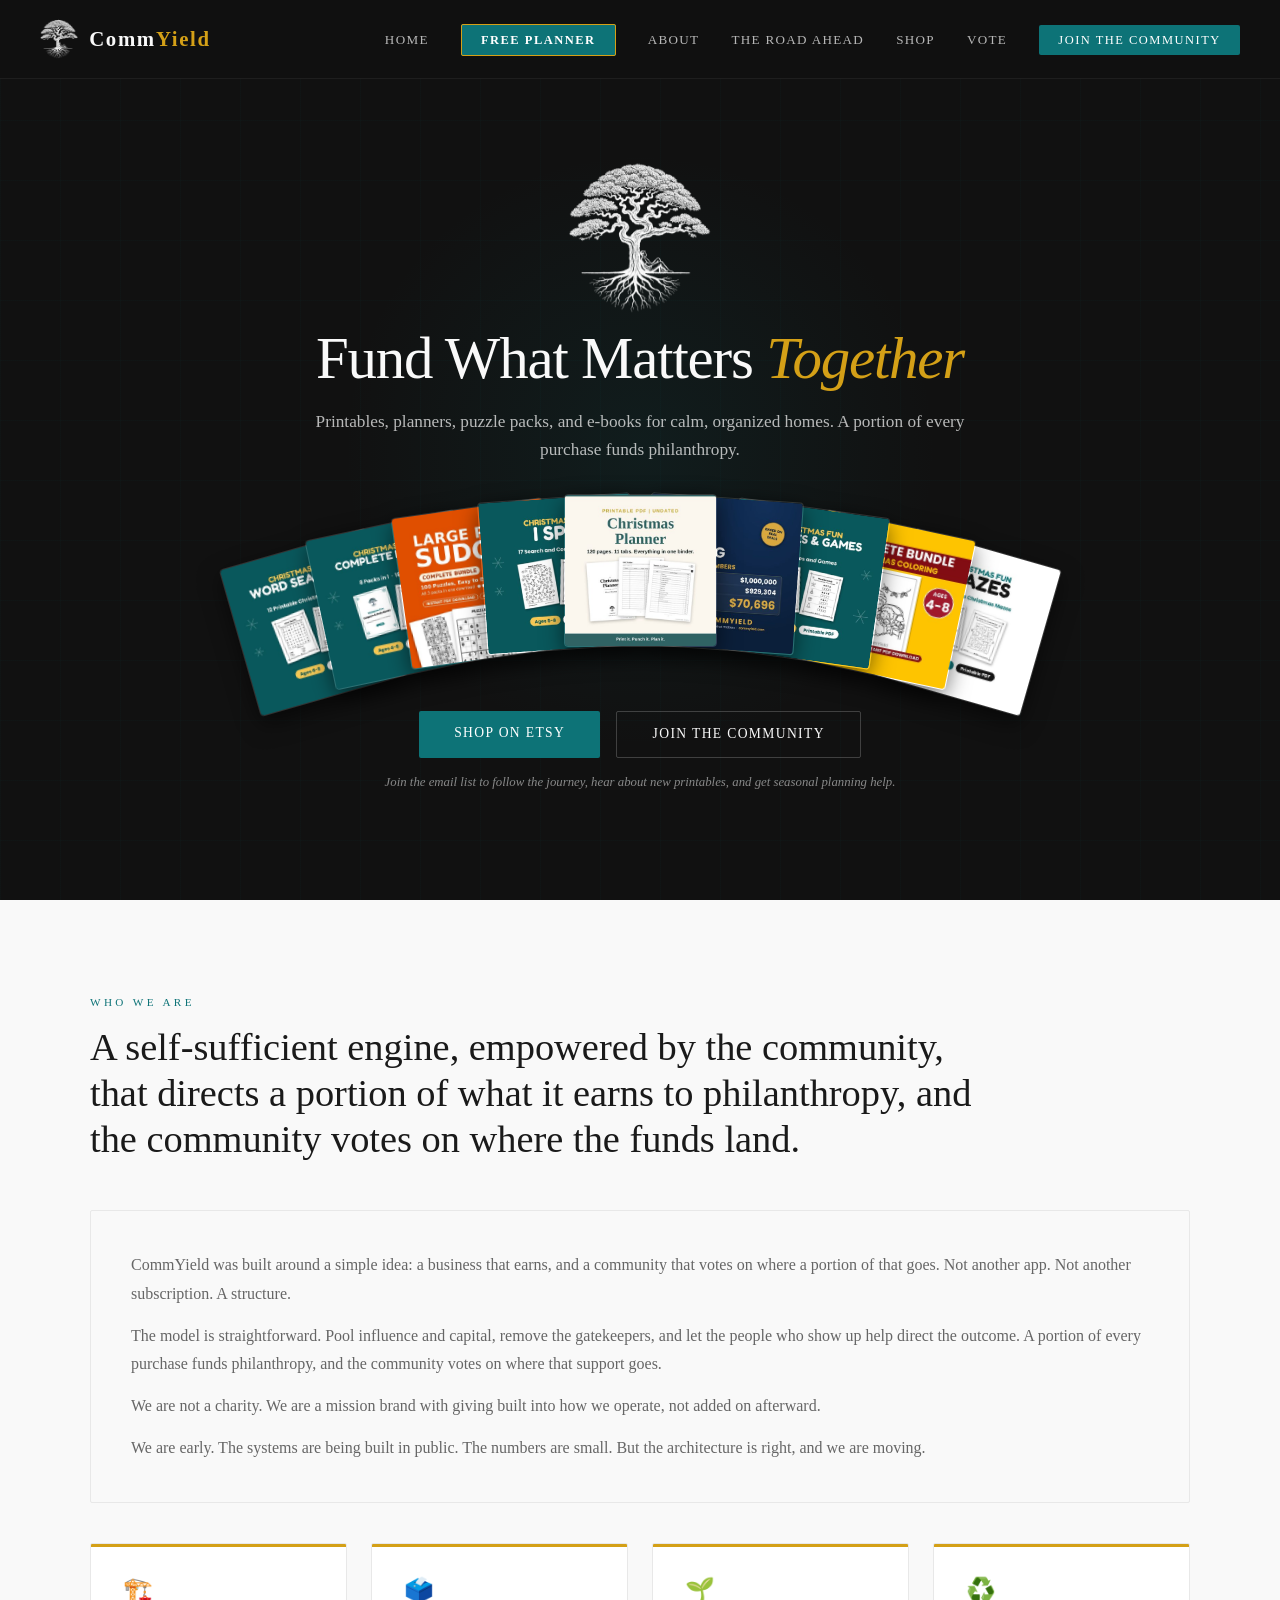
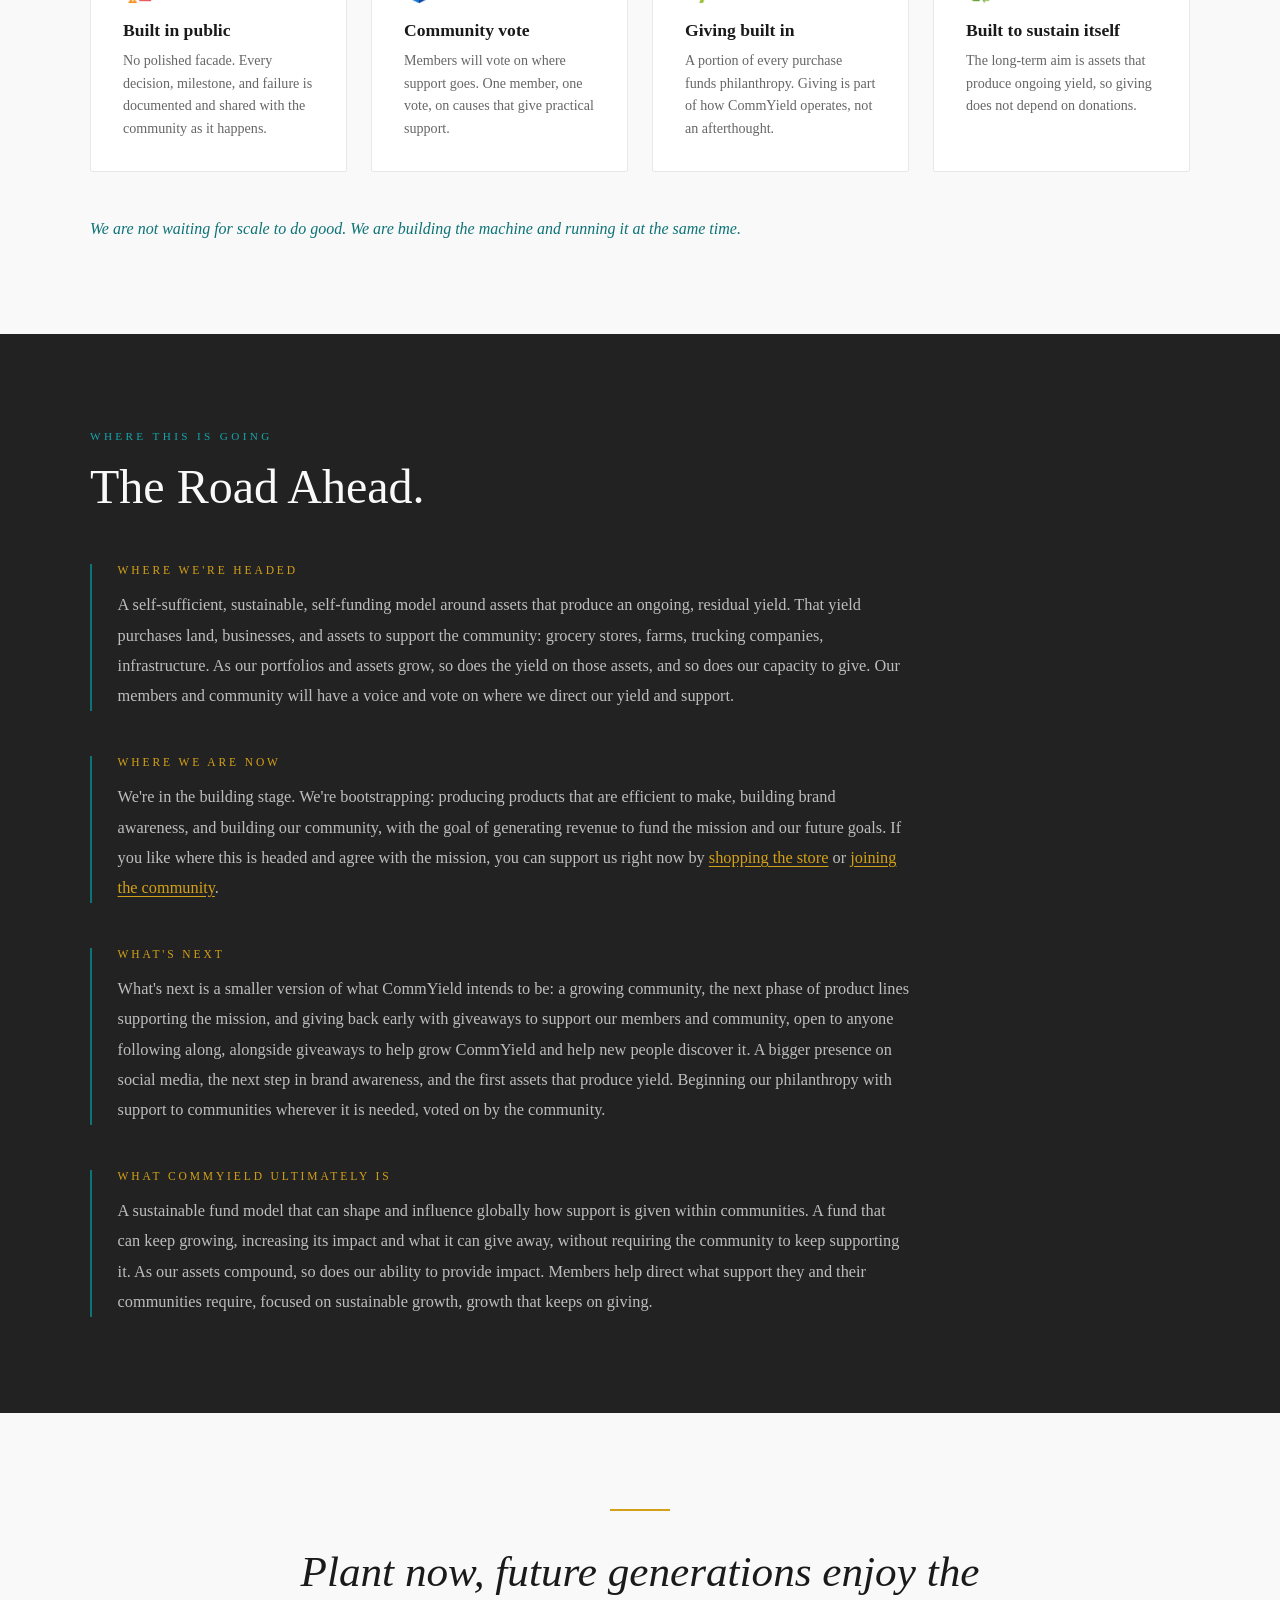
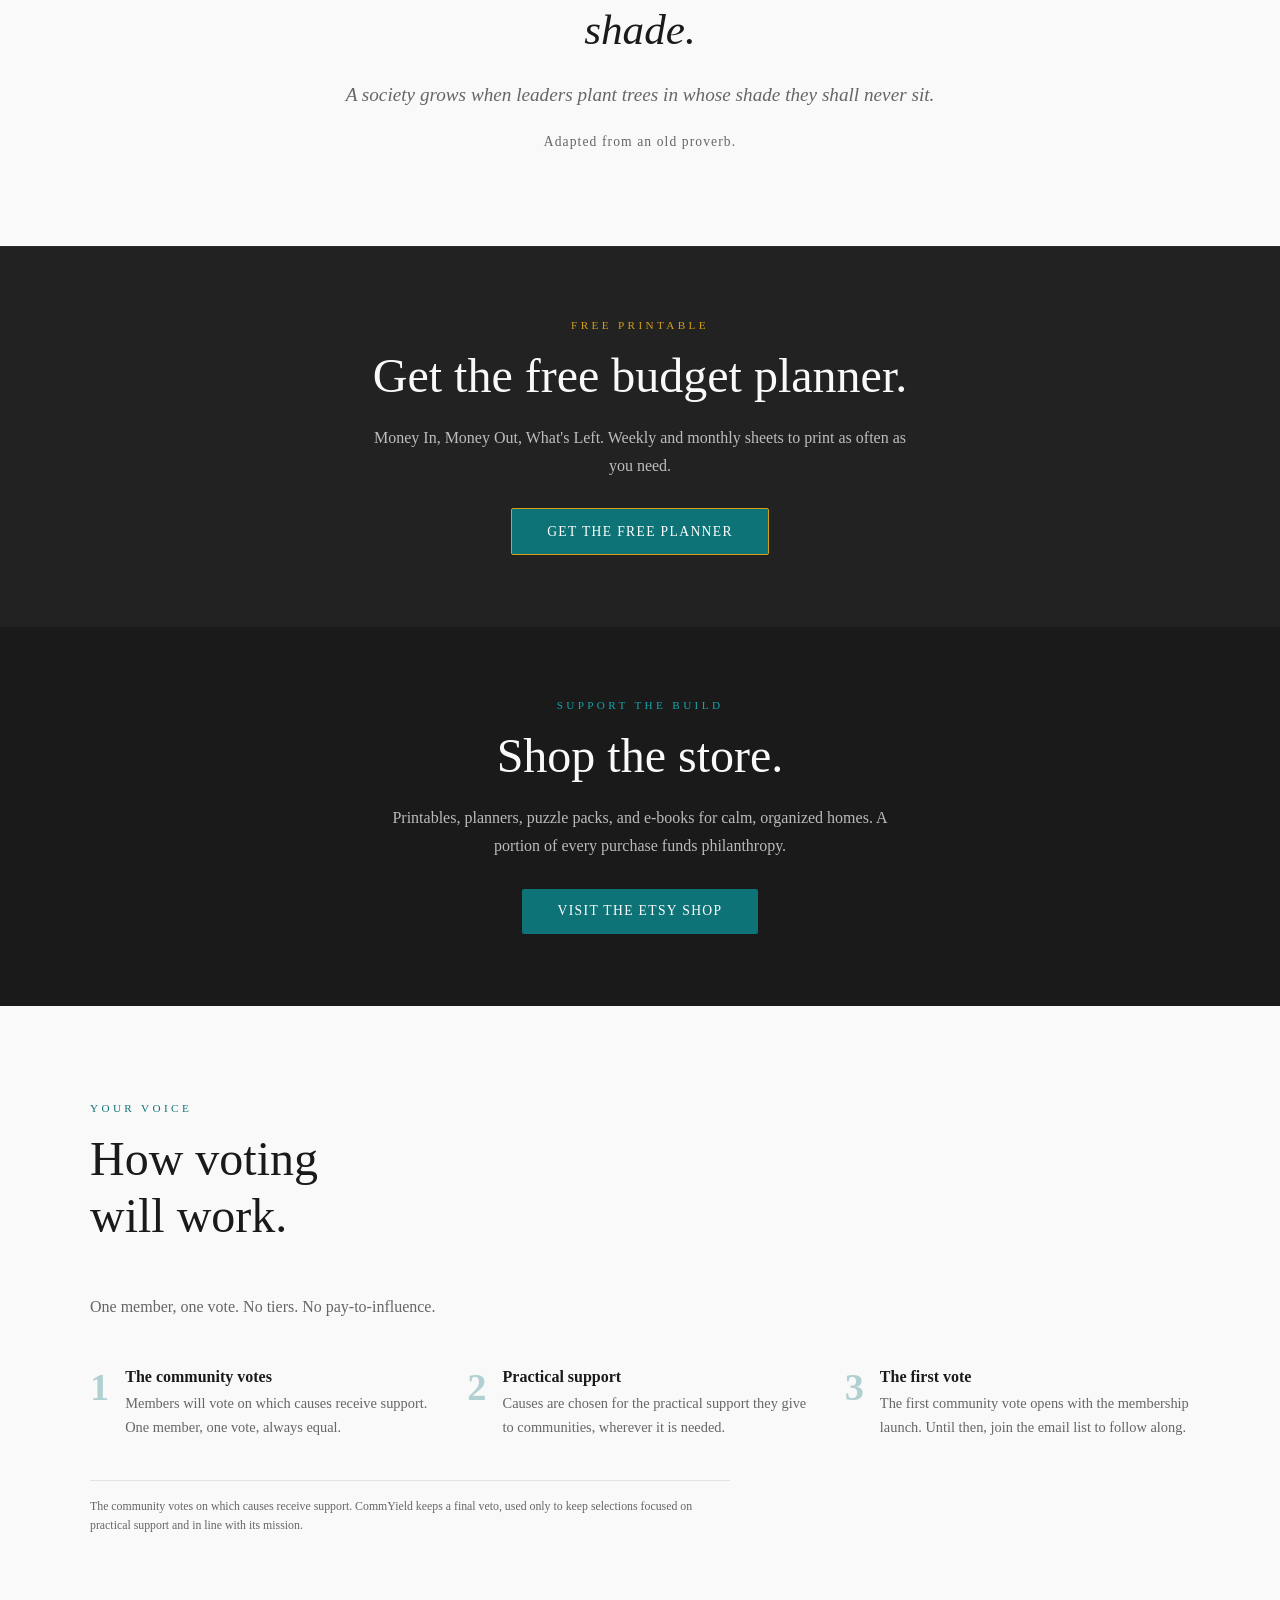
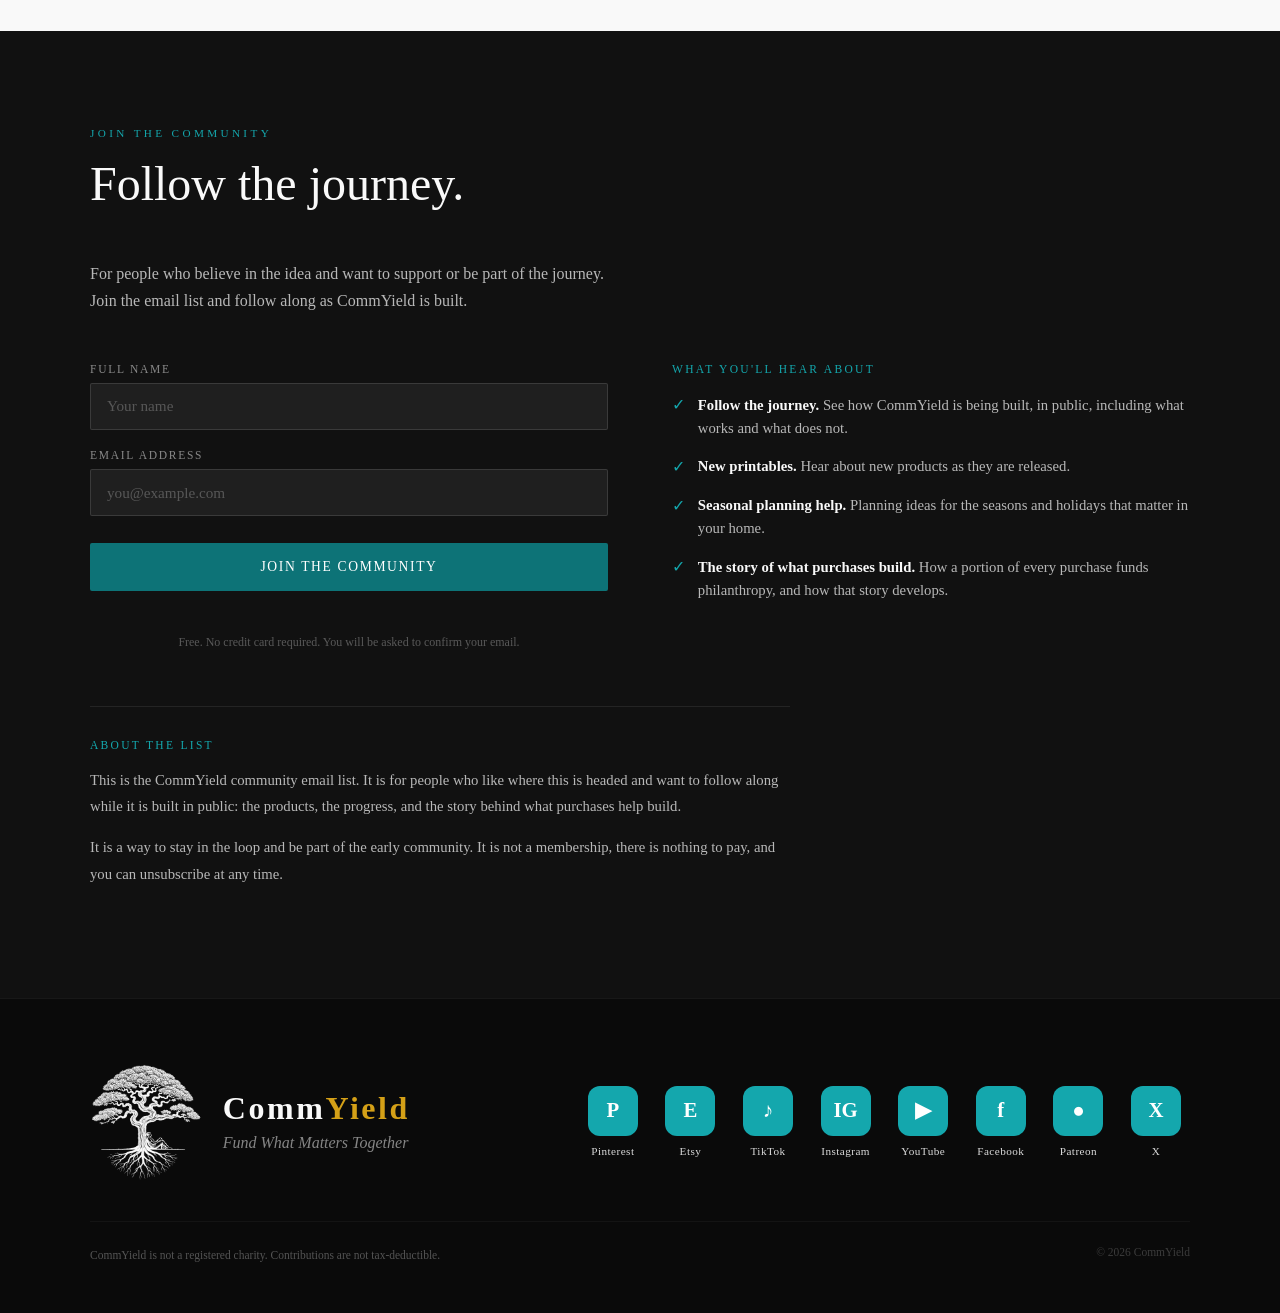
==== commit 215b8ce8: "Add files via upload" ====
--- a/index.html
+++ b/index.html
@@ -13,16 +13,24 @@
 <!-- Theme -->
 <meta name="theme-color" content="#0D7377">
 
-<!-- Open Graph (og:image intentionally omitted until the new website card is remade) -->
+<!-- Pinterest domain verification -->
+<meta name="p:domain_verify" content="9e3652abc8fa83274d60d7f268be381a"/>
+
+<!-- Open Graph -->
 <meta property="og:type" content="website">
 <meta property="og:url" content="https://commyield.com">
 <meta property="og:title" content="CommYield | Fund What Matters Together">
 <meta property="og:description" content="Printables, planners, puzzle packs, and e-books for calm, organized homes. A portion of every purchase funds philanthropy, and the community will vote on where support goes.">
 <meta property="og:site_name" content="CommYield">
-
-<!-- Twitter/X Card (summary, since no image is set yet) -->
-<meta name="twitter:card" content="summary">
+<meta property="og:image" content="https://commyield.com/social-card-v2.png">
+<meta property="og:image:width" content="1200">
+<meta property="og:image:height" content="630">
+<meta property="og:image:alt" content="CommYield tree logo. Fund What Matters Together. Join the community at commyield.com">
+
+<!-- Twitter/X Card -->
+<meta name="twitter:card" content="summary_large_image">
 <meta name="twitter:site" content="@commyield">
+<meta name="twitter:image" content="https://commyield.com/social-card-v2.png">
 <meta name="twitter:title" content="CommYield | Fund What Matters Together">
 <meta name="twitter:description" content="Printables, planners, puzzle packs, and e-books for calm, organized homes. A portion of every purchase funds philanthropy, and the community will vote on where support goes.">
 
@@ -382,6 +390,21 @@
     .footer-tagline { font-size: 0.9rem; }
     footer .social-icon { width: 48px; height: 48px; font-size: 1.25rem; }
   }
+
+  /* FREE PLANNER: nav button + home section */
+  .nav-links a.nav-free { background: var(--teal); color: #fff; padding: 0.5rem 1.2rem; border-radius: 2px; border: 1.5px solid var(--gold); font-size: 0.78rem; letter-spacing: 0.12em; font-weight: 700; }
+  .nav-links a.nav-free:hover { background: var(--teal-light); color: #fff; }
+  #free-planner { background: var(--dark-3); padding: 4.5rem 2rem; text-align: center; border-top: 1px solid rgba(255,255,255,0.05); }
+  #free-planner .section-eyebrow { color: var(--gold); }
+  .free-sub { font-family: 'Georgia', serif; font-size: 1rem; color: var(--text-light); max-width: 540px; margin: 0 auto 1.8rem; line-height: 1.75; }
+  .btn-free { border: 1.5px solid var(--gold); }
+  @media (max-width: 768px) {
+    /* phones: the Free Planner button stays in the top bar; the other links stay hidden as before */
+    .nav-links { display: flex; gap: 0; }
+    .nav-links li:not(.nav-free-li) { display: none; }
+    .nav-links a.nav-free { padding: 0.55rem 0.9rem; font-size: 0.72rem; }
+    #free-planner { padding: 4rem 1.5rem; }
+  }
 </style>
 </head>
 <body>
@@ -390,6 +413,8 @@
 <nav>
   <a href="#hero" class="nav-logo"><span class="tree-mark nav-tree" role="img" aria-label="CommYield tree logo"></span><span class="nav-word">Comm<span>Yield</span></span></a>
   <ul class="nav-links">
+    <li><a href="#hero">Home</a></li>
+    <li class="nav-free-li"><a href="/free-planner" class="nav-free">Free Planner</a></li>
     <li><a href="#about">About</a></li>
     <li><a href="#road">The Road Ahead</a></li>
     <li><a href="#shop">Shop</a></li>
@@ -500,6 +525,16 @@
     <p class="proverb-quote">Plant now, future generations enjoy the shade.</p>
     <p class="proverb-full">A society grows when leaders plant trees in whose shade they shall never sit.</p>
     <p class="proverb-attr">Adapted from an old proverb.</p>
+  </div>
+</section>
+
+<!-- FREE PLANNER -->
+<section id="free-planner">
+  <div class="section-inner">
+    <div class="section-eyebrow">Free printable</div>
+    <h2 class="section-headline" style="color:var(--light);margin-bottom:1.2rem;">Get the free budget planner.</h2>
+    <p class="free-sub">Money In, Money Out, What's Left. Weekly and monthly sheets to print as often as you need.</p>
+    <a href="/free-planner" class="btn-primary btn-free">Get the free planner</a>
   </div>
 </section>
 
@@ -647,27 +682,41 @@
     status.textContent = '';
     status.className = 'form-status';
 
-    let succeeded = false;
+    let done = false;
     let timer = null;
 
-    function showError() {
-      if (succeeded) return;
-      clearTimeout(timer);
-      btn.textContent = 'Join the community';
-      btn.disabled = false;
-      status.textContent = 'Something went wrong. Please try again in a moment.';
-      status.className = 'form-status error';
-    }
-
-    const callbackName = 'ml_callback_' + Date.now();
-    window[callbackName] = function(response) {
-      succeeded = true;
+    function showSuccess(unconfirmed) {
+      if (done) return;
+      done = true;
       clearTimeout(timer);
       btn.textContent = 'Check your email';
       btn.disabled = true;
       btn.style.background = '#0a5a5d';
-      status.textContent = 'Almost done. Check your email to confirm your signup.';
+      status.textContent = unconfirmed
+        ? 'Almost done. Check your email to confirm your signup. If it does not arrive within a few minutes, check your spam folder.'
+        : 'Almost done. Check your email to confirm your signup.';
       status.className = 'form-status';
+    }
+
+    // The request has already been sent by the time the script errors or times out,
+    // so only a real connection problem counts as a failure. Otherwise assume it went through.
+    function showUnconfirmedOrError() {
+      if (done) return;
+      if (navigator.onLine === false) {
+        done = true;
+        clearTimeout(timer);
+        btn.textContent = 'Join the community';
+        btn.disabled = false;
+        status.textContent = 'Something went wrong. Please try again in a moment.';
+        status.className = 'form-status error';
+        return;
+      }
+      showSuccess(true);
+    }
+
+    const callbackName = 'ml_callback_' + Date.now();
+    window[callbackName] = function(response) {
+      showSuccess(false);
       const s = document.getElementById('ml-jsonp-script');
       if (s) s.remove();
     };
@@ -679,8 +728,8 @@
     const script = document.createElement('script');
     script.id = 'ml-jsonp-script';
     script.src = 'https://assets.mailerlite.com/jsonp/2222999/forms/182979314445190291/subscribe?' + params.toString();
-    script.onerror = showError;
-    timer = setTimeout(showError, 15000);
+    script.onerror = showUnconfirmedOrError;
+    timer = setTimeout(showUnconfirmedOrError, 8000);
     document.body.appendChild(script);
   }
 
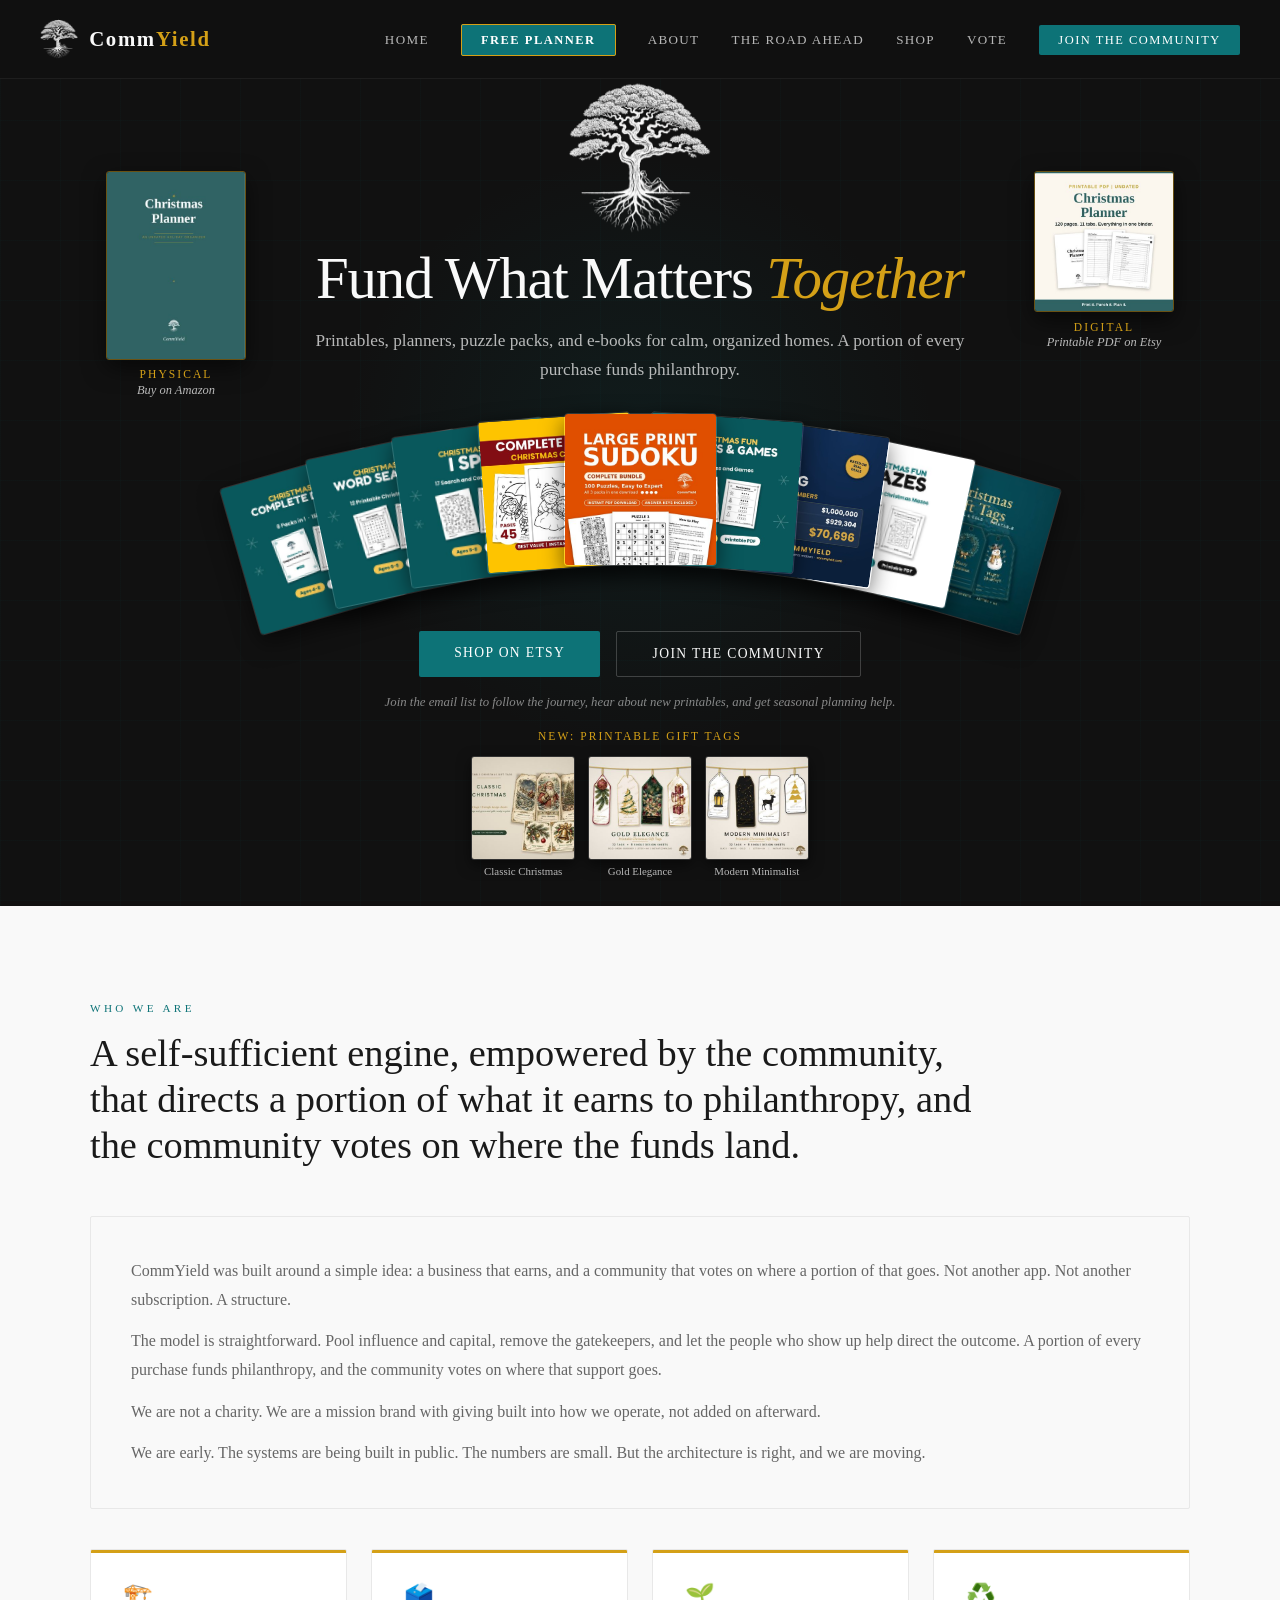
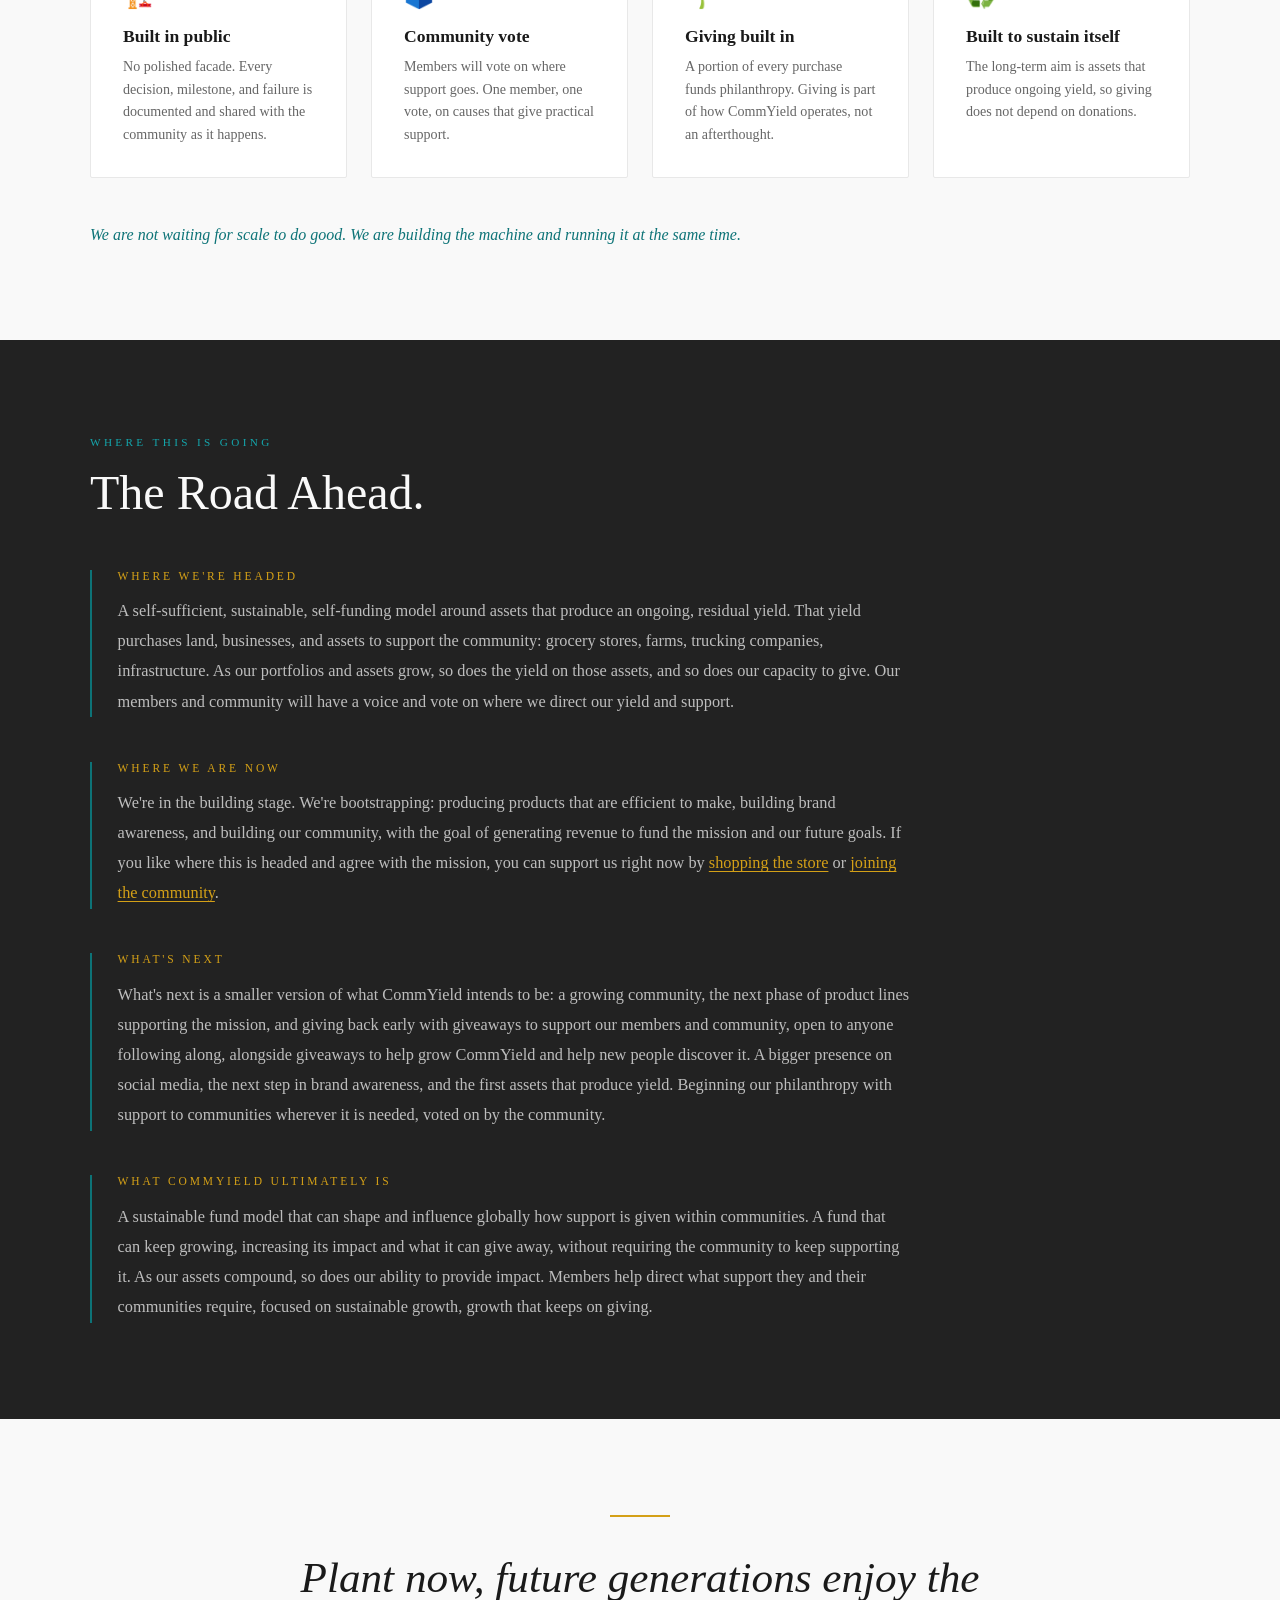
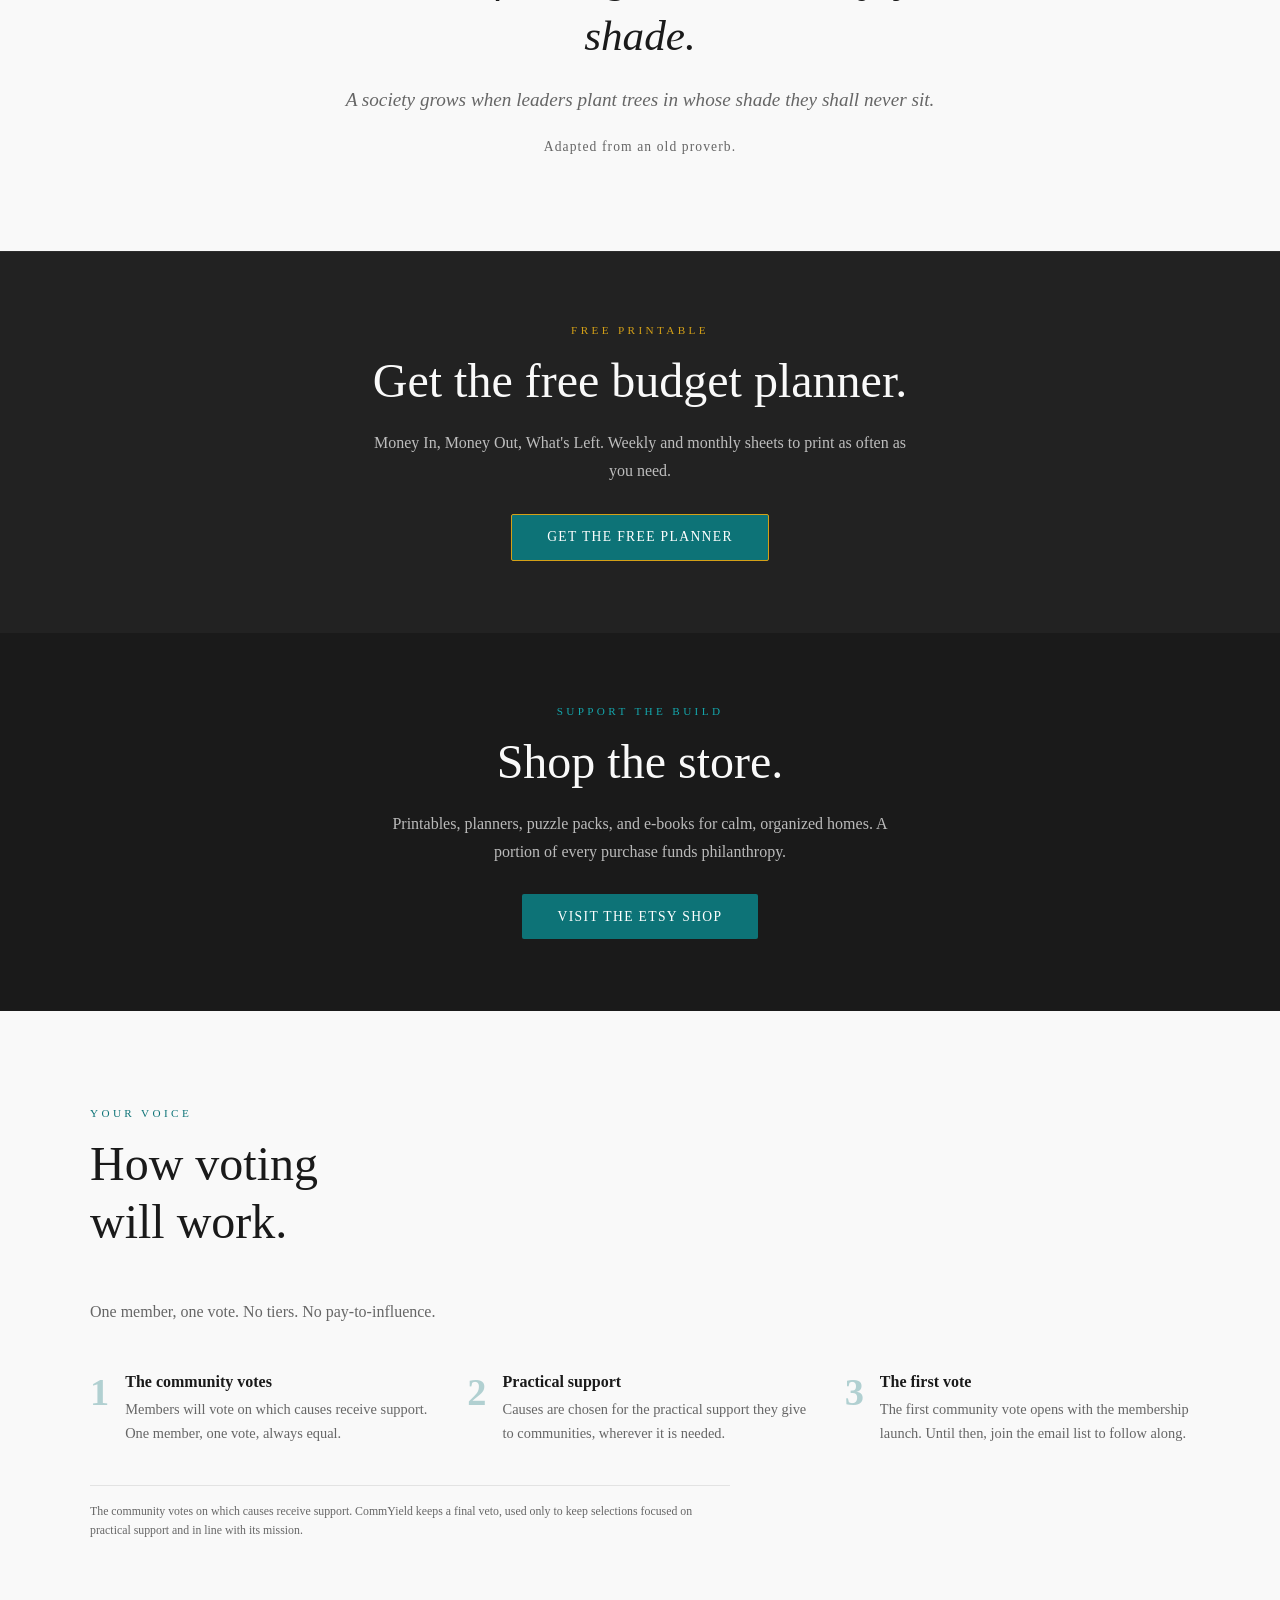
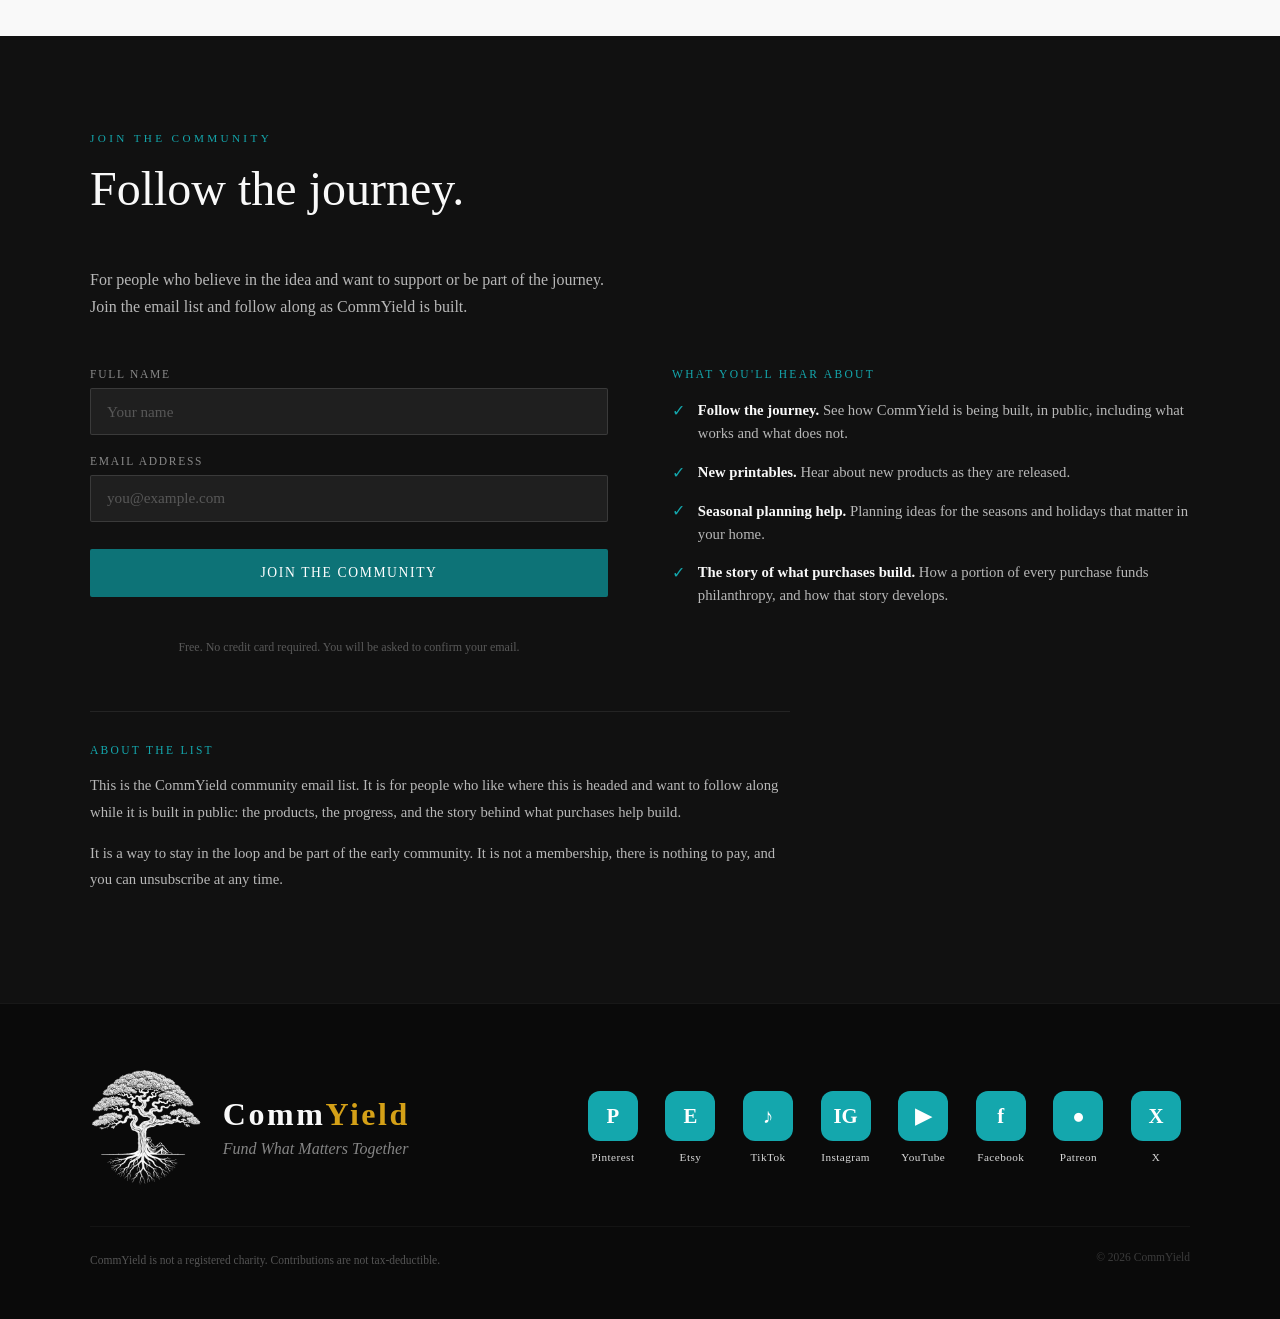
==== commit f88201ea: "Add files via upload" ====
--- a/index.html
+++ b/index.html
@@ -405,6 +405,29 @@
     .nav-links a.nav-free { padding: 0.55rem 0.9rem; font-size: 0.72rem; }
     #free-planner { padding: 4rem 1.5rem; }
   }
+
+  /* BOOK FEATURE CARDS + GIFT TAG ROW */
+  .book-card { position: absolute; top: calc(clamp(4.6rem, 9vh, 5.6rem) + 90px); width: clamp(120px, 11vw, 168px); z-index: 5; text-decoration: none; text-align: center; opacity: 0; animation: fadeUp 0.8s 0.9s forwards; }
+  .book-card.left { left: calc((50vw - min(22.5vw, 325px)) / 2 - clamp(120px, 11vw, 168px) / 2); }
+  .book-card.right { right: calc((50vw - min(22.5vw, 325px)) / 2 - clamp(120px, 11vw, 168px) / 2); }
+  .book-card img { width: 100%; height: auto; display: block; border-radius: 3px; border: 1px solid rgba(212,160,23,0.45); box-shadow: 0 8px 22px rgba(0,0,0,0.55); transition: transform 0.25s, border-color 0.25s; }
+  .book-card:hover img, .book-card:focus-visible img { transform: translateY(-4px); border-color: var(--gold); }
+  .book-label { display: block; margin-top: 0.55rem; font-family: 'Georgia', serif; font-size: 0.72rem; letter-spacing: 0.18em; text-transform: uppercase; color: var(--gold); }
+  .book-sub { display: block; font-family: 'Georgia', serif; font-style: italic; font-size: 0.78rem; color: var(--text-light); margin-top: 0.15rem; }
+  .gift-row { display: flex; gap: 0.8rem; justify-content: center; margin: 1.1rem auto 0; flex-wrap: wrap; position: relative; z-index: 2; }
+  .gift-row-title { width: 100%; font-family: 'Georgia', serif; font-size: 0.72rem; letter-spacing: 0.18em; text-transform: uppercase; color: var(--gold); margin-bottom: 0.1rem; }
+  .gift-tile { width: clamp(78px, 9vw, 104px); text-decoration: none; text-align: center; }
+  .gift-tile img, .gift-tile .gift-ph { width: 100%; height: auto; aspect-ratio: 1/1; object-fit: cover; display: block; border-radius: 3px; border: 1px solid rgba(255,255,255,0.14); box-shadow: 0 5px 14px rgba(0,0,0,0.5); transition: transform 0.25s, border-color 0.25s; }
+  .gift-tile .gift-ph { background: linear-gradient(135deg, var(--teal), #0a4f52); border-color: rgba(212,160,23,0.6); display: flex; align-items: center; justify-content: center; font-family: 'Georgia', serif; color: var(--gold); font-size: 0.7rem; padding: 0.4rem; }
+  .gift-tile:hover img, .gift-tile:hover .gift-ph { transform: translateY(-3px); border-color: var(--gold); }
+  .gift-tile span.cap { display: block; margin-top: 0.3rem; font-family: 'Georgia', serif; font-size: 0.68rem; color: var(--text-light); line-height: 1.25; }
+  .book-strip { display: none; }
+  @media (max-width: 600px) { .gift-row { gap: 0.45rem; } .gift-tile { width: calc((100vw - 3rem - 1.35rem) / 4); } }
+  @media (max-width: 1000px) {
+    .book-card { display: none; }
+    .book-strip { display: flex; gap: 1rem; justify-content: center; margin: 0 auto 1.2rem; position: relative; z-index: 2; }
+    .book-strip .book-card { display: block; position: static; width: 112px; opacity: 1; animation: none; }
+  }
 </style>
 </head>
 <body>
@@ -427,25 +450,29 @@
 <section id="hero">
   <div class="hero-grid"></div>
   <div class="hero-glow"></div>
+  <a class="book-card left" href="https://www.amazon.ca/Christmas-Planner-Organizer-Checklists-Stress-Free/dp/B0HP7LKHF4" target="_blank" rel="noopener" aria-label="Christmas Planner &amp; Organizer, paperback on Amazon.ca"><img src="[data-uri]" alt="Christmas Planner &amp; Organizer, paperback on Amazon.ca" width="360" height="484"><span class="book-label">Physical</span><span class="book-sub">Buy on Amazon</span></a>
+  <a class="book-card right" href="https://www.etsy.com/ca/listing/4601325944/christmas-planner-printable-pdf-undated" target="_blank" rel="noopener" aria-label="Christmas Planner printable PDF on Etsy"><img src="[data-uri]" alt="Christmas Planner printable PDF on Etsy" width="360" height="484"><span class="book-label">Digital</span><span class="book-sub">Printable PDF on Etsy</span></a>
   <span class="tree-mark hero-tree" role="img" aria-label="CommYield tree logo"></span>
   <h1 class="hero-headline">Fund What Matters <em>Together</em></h1>
   <p class="hero-sub">Printables, planners, puzzle packs, and e-books for calm, organized homes. A portion of every purchase funds philanthropy.</p>
+  <div class="book-strip"><a class="book-card" href="https://www.amazon.ca/Christmas-Planner-Organizer-Checklists-Stress-Free/dp/B0HP7LKHF4" target="_blank" rel="noopener" aria-label="Christmas Planner &amp; Organizer, paperback on Amazon.ca"><img src="[data-uri]" alt="Christmas Planner &amp; Organizer, paperback on Amazon.ca" width="360" height="484"><span class="book-label">Physical</span><span class="book-sub">Buy on Amazon</span></a><a class="book-card" href="https://www.etsy.com/ca/listing/4601325944/christmas-planner-printable-pdf-undated" target="_blank" rel="noopener" aria-label="Christmas Planner printable PDF on Etsy"><img src="[data-uri]" alt="Christmas Planner printable PDF on Etsy" width="360" height="484"><span class="book-label">Digital</span><span class="book-sub">Printable PDF on Etsy</span></a></div>
   <div class="hero-fan">
-    <a class="fan-card" style="--i:-4" href="https://www.etsy.com/ca/listing/4602057865/christmas-word-search-printable-for-kids" target="_blank" rel="noopener" aria-label="Christmas Word Search on Etsy" title="Christmas Word Search"><img src="[data-uri]" alt="Christmas Word Search cover" width="440" height="440"></a>
-    <a class="fan-card" style="--i:-3" href="https://www.etsy.com/ca/listing/4602062701/christmas-activity-bundle-for-kids" target="_blank" rel="noopener" aria-label="Christmas Activity Bundle for Kids on Etsy" title="Christmas Activity Bundle for Kids"><img src="[data-uri]" alt="Christmas Activity Bundle for Kids cover" width="440" height="440"></a>
-    <a class="fan-card" style="--i:-2" href="https://www.etsy.com/ca/listing/4598350645/large-print-sudoku-complete-bundle-100" target="_blank" rel="noopener" aria-label="Large Print Sudoku Complete Bundle on Etsy" title="Large Print Sudoku Complete Bundle"><img src="[data-uri]" alt="Large Print Sudoku Complete Bundle cover" width="440" height="440"></a>
-    <a class="fan-card" style="--i:-1" href="https://www.etsy.com/ca/listing/4602058671/christmas-i-spy-printable-for-kids-20" target="_blank" rel="noopener" aria-label="Christmas I Spy Printable on Etsy" title="Christmas I Spy Printable"><img src="[data-uri]" alt="Christmas I Spy Printable cover" width="440" height="440"></a>
-    <a class="fan-card" style="--i:0" href="https://www.etsy.com/ca/listing/4601325944/christmas-planner-printable-pdf-undated" target="_blank" rel="noopener" aria-label="Christmas Planner on Etsy" title="Christmas Planner"><img src="[data-uri]" alt="Christmas Planner cover" width="440" height="440"></a>
-    <a class="fan-card" style="--i:1" href="https://www.etsy.com/ca/listing/4598404332/real-estate-flipping-ebook-know-your" target="_blank" rel="noopener" aria-label="Real Estate Flipping E-book on Etsy" title="Real Estate Flipping E-book"><img src="[data-uri]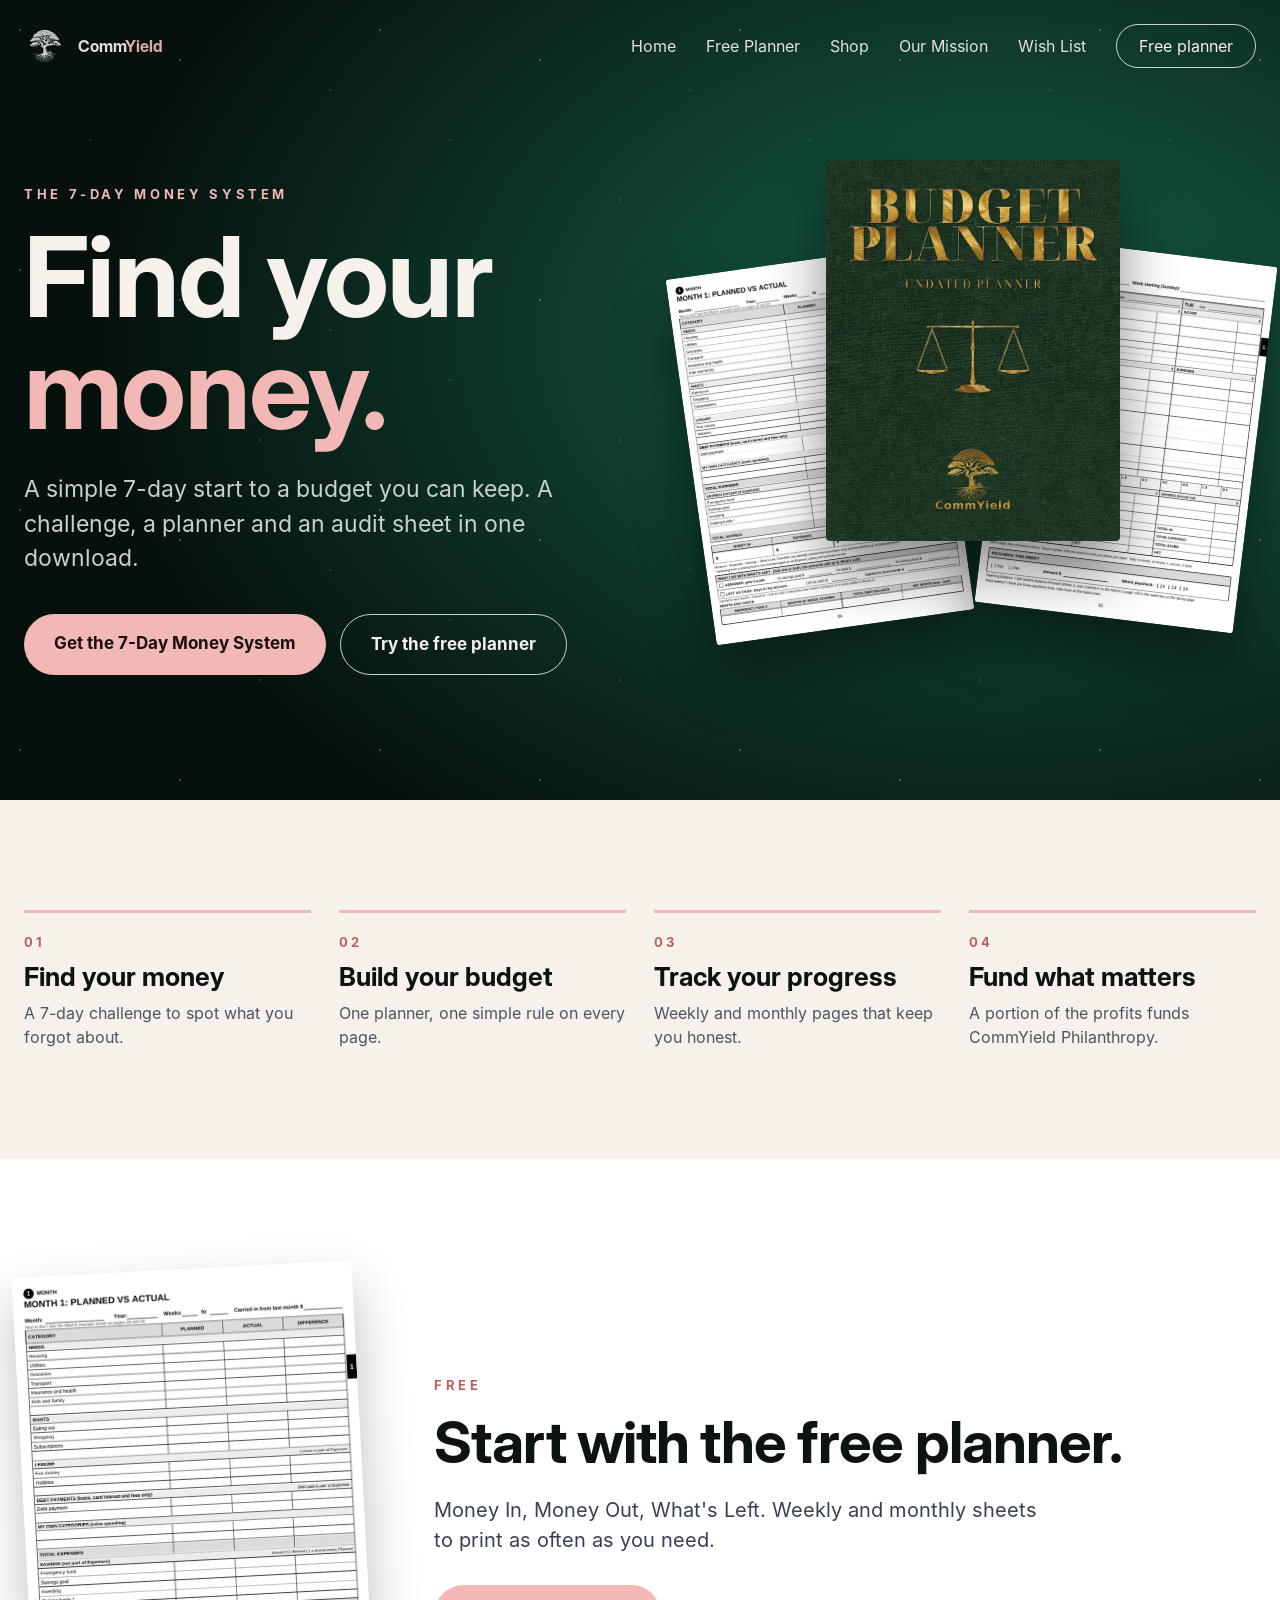
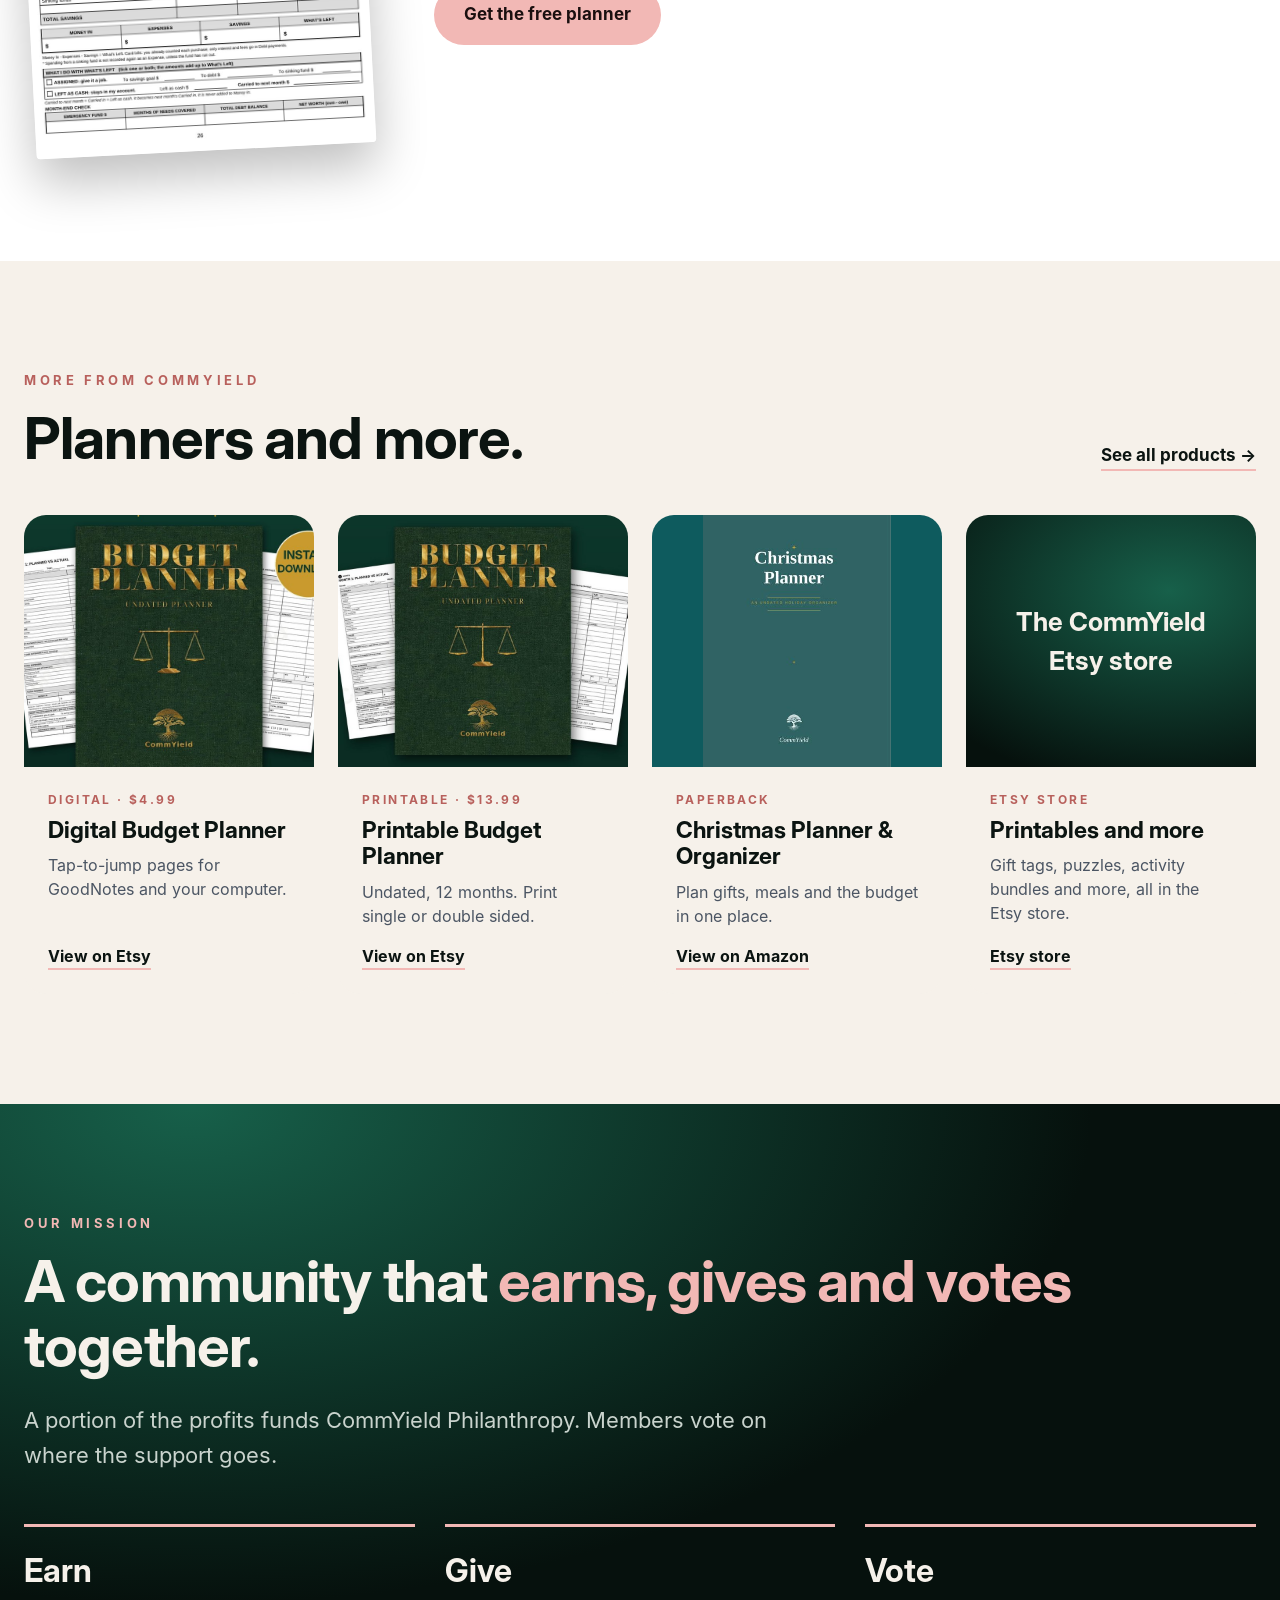
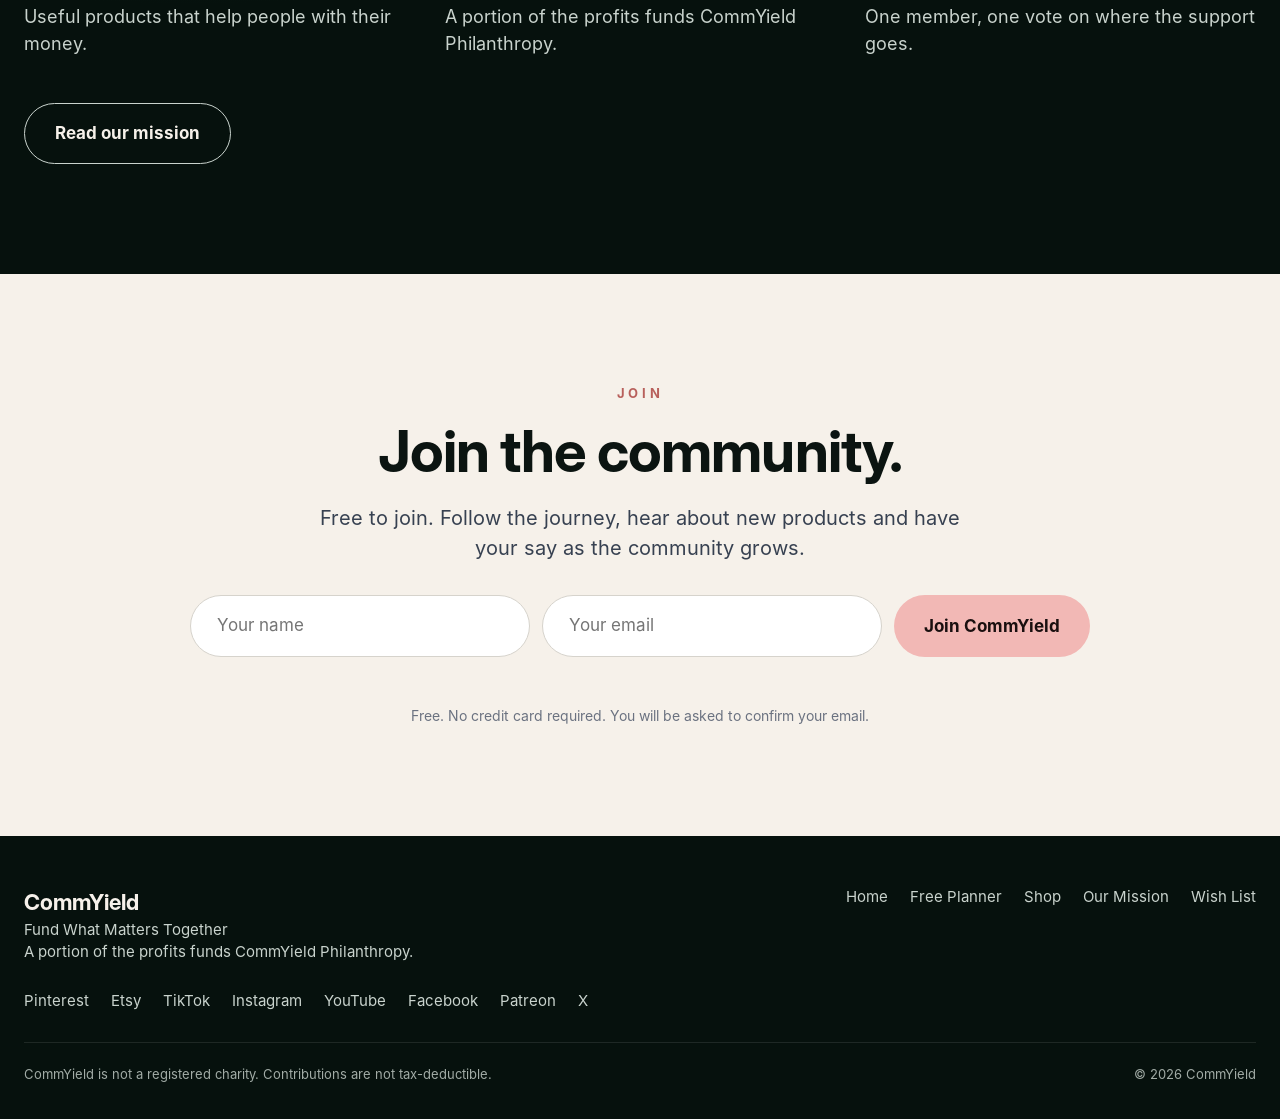
==== commit bed4060e: "Add files via upload" ====
--- a/index.html
+++ b/index.html
@@ -3,796 +3,65 @@
 <head>
 <meta charset="UTF-8">
 <meta name="viewport" content="width=device-width, initial-scale=1.0">
-<title>CommYield | Fund What Matters Together</title>
-
-<!-- SEO -->
-<meta name="description" content="Printables, planners, puzzle packs, and e-books for calm, organized homes. A portion of every purchase funds philanthropy, and the community will vote on where support goes.">
+<title>CommYield | Find your money. Fund what matters.</title>
+<meta name="description" content="The 7-Day Money System: a simple 7-day start to a budget you can keep. A portion of every purchase funds philanthropy, and the community votes on where support goes.">
 <meta name="robots" content="index, follow">
-<link rel="canonical" href="https://commyield.com">
-
-<!-- Theme -->
-<meta name="theme-color" content="#0D7377">
-
-<!-- Pinterest domain verification -->
+<link rel="canonical" href="https://commyield.com/">
+<meta name="theme-color" content="#06110D">
 <meta name="p:domain_verify" content="9e3652abc8fa83274d60d7f268be381a"/>
-
-<!-- Open Graph -->
 <meta property="og:type" content="website">
-<meta property="og:url" content="https://commyield.com">
-<meta property="og:title" content="CommYield | Fund What Matters Together">
-<meta property="og:description" content="Printables, planners, puzzle packs, and e-books for calm, organized homes. A portion of every purchase funds philanthropy, and the community will vote on where support goes.">
+<meta property="og:url" content="https://commyield.com/">
+<meta property="og:title" content="CommYield | Find your money. Fund what matters.">
+<meta property="og:description" content="The 7-Day Money System: a simple 7-day start to a budget you can keep. A portion of every purchase funds philanthropy, and the community votes on where support goes.">
 <meta property="og:site_name" content="CommYield">
 <meta property="og:image" content="https://commyield.com/social-card-v2.png">
 <meta property="og:image:width" content="1200">
 <meta property="og:image:height" content="630">
 <meta property="og:image:alt" content="CommYield tree logo. Fund What Matters Together. Join the community at commyield.com">
-
-<!-- Twitter/X Card -->
 <meta name="twitter:card" content="summary_large_image">
 <meta name="twitter:site" content="@commyield">
 <meta name="twitter:image" content="https://commyield.com/social-card-v2.png">
-<meta name="twitter:title" content="CommYield | Fund What Matters Together">
-<meta name="twitter:description" content="Printables, planners, puzzle packs, and e-books for calm, organized homes. A portion of every purchase funds philanthropy, and the community will vote on where support goes.">
+<meta name="twitter:title" content="CommYield | Find your money. Fund what matters.">
+<meta name="twitter:description" content="The 7-Day Money System: a simple 7-day start to a budget you can keep. A portion of every purchase funds philanthropy, and the community votes on where support goes.">
+<script type="application/ld+json">
+{"@context":"https://schema.org","@type":"Organization","name":"CommYield","url":"https://commyield.com","sameAs":["https://ca.pinterest.com/commyield/","https://commyield.etsy.com","https://tiktok.com/@commyield","https://instagram.com/commyield","https://youtube.com/@commyield","https://www.facebook.com/profile.php?id=61595355338816","https://patreon.com/commyield","https://x.com/commyield"],"description":"Printables, planners, puzzle packs, and e-books. A portion of every purchase funds philanthropy.","slogan":"Fund What Matters Together"}
+</script>
+<script async src="https://www.googletagmanager.com/gtag/js?id=G-CYG6SSP0XV"></script>
+<script>window.dataLayer=window.dataLayer||[];function gtag(){dataLayer.push(arguments);}gtag('js',new Date());gtag('config','G-CYG6SSP0XV');</script>
+<link rel="stylesheet" href="styles.css">
+</head>
+<body><header class="top"><div class="wrap"><a class="logo" href="/"><img src="img/logo.png" alt="CommYield tree logo" width="42" height="42"><span class="wm">Comm<em>Yield</em></span></a>
+<button class="menu-btn" aria-expanded="false" aria-controls="nav" onclick="var u=document.getElementById('nav');u.classList.toggle('open');this.setAttribute('aria-expanded',u.classList.contains('open'))">Menu</button>
+<ul id="nav"><li><a href="/">Home</a></li><li><a href="/free-planner">Free Planner</a></li><li><a href="/shop.html">Shop</a></li><li><a href="/mission.html">Our Mission</a></li><li><a href="/wishlist.html">Wish List</a></li><li><a class="pill" href="/free-planner" data-evt="nav_free_planner">Free planner</a></li></ul></div></header>
 
-<!-- Schema.org Organization -->
-<script type="application/ld+json">
-{
-  "@context": "https://schema.org",
-  "@type": "Organization",
-  "name": "CommYield",
-  "url": "https://commyield.com",
-  "sameAs": [
-    "https://ca.pinterest.com/commyield/",
-    "https://commyield.etsy.com",
-    "https://tiktok.com/@commyield",
-    "https://instagram.com/commyield",
-    "https://youtube.com/@commyield",
-    "https://www.facebook.com/profile.php?id=61595355338816",
-    "https://patreon.com/commyield",
-    "https://x.com/commyield"
-  ],
-  "description": "Printables, planners, puzzle packs, and e-books. A portion of every purchase funds philanthropy.",
-  "slogan": "Fund What Matters Together"
-}
-</script>
+<section class="hero"><div class="wrap"><div><div class="eyebrow">The 7-Day Money System</div><h1>Find your <em>money.</em></h1>
+<p class="sub">A simple 7-day start to a budget you can keep. A challenge, a planner and an audit sheet in one download.</p>
+<div class="ctas"><a class="btn btn-p" href="https://www.etsy.com/listing/4619774206/budget-planner-toolkit-printable-pdf" target="_blank" rel="noopener" data-evt="hero_kit_etsy">Get the 7-Day Money System</a><a class="btn btn-s" href="/free-planner" data-evt="hero_free_planner">Try the free planner</a></div></div>
+<div class="fan"><img class="a" src="img/hero-p1.jpg" alt="Budget planner monthly page"><img class="b" src="img/hero-p2.jpg" alt="Budget planner weekly page"><img class="c" src="img/hero-cover.jpg" alt="CommYield Budget Planner cover"></div></div></section>
+<section class="sec" style="background:var(--cream)"><div class="wrap"><div class="steps">
+<div><i>01</i><b>Find your money</b><span>A 7-day challenge to spot what you forgot about.</span></div>
+<div><i>02</i><b>Build your budget</b><span>One planner, one simple rule on every page.</span></div>
+<div><i>03</i><b>Track your progress</b><span>Weekly and monthly pages that keep you honest.</span></div>
+<div><i>04</i><b>Fund what matters</b><span>A portion of the profits funds CommYield Philanthropy.</span></div></div></div></section>
+<section class="sec free" style="background:#fff"><div class="wrap"><img src="img/free-page.jpg" alt="Free budget planner page" loading="lazy"><div><div class="eyebrow">Free</div><h2>Start with the free planner.</h2><p>Money In, Money Out, What's Left. Weekly and monthly sheets to print as often as you need.</p><a class="btn btn-p" href="/free-planner" data-evt="free_section_cta">Get the free planner</a></div></div></section>
+<section class="sec"><div class="wrap"><div class="head"><div><div class="eyebrow">More from CommYield</div><h2>Planners and more.</h2></div><a class="more" href="/shop.html">See all products &rarr;</a></div>
+<div class="cards">
+<div class="card"><div class="im"><img src="img/digital.jpg" alt="Digital Budget Planner" loading="lazy"></div><div class="bd"><div class="pill2">Digital &middot; $4.99</div><b>Digital Budget Planner</b><span class="d">Tap-to-jump pages for GoodNotes and your computer.</span><div class="lk"><a href="https://www.etsy.com/listing/4619779035/digital-budget-planner-pdf-goodnotes" target="_blank" rel="noopener" data-evt="digital_etsy">View on Etsy</a></div></div></div>
+<div class="card"><div class="im"><img src="img/printable.jpg" alt="Printable Budget Planner" loading="lazy"></div><div class="bd"><div class="pill2">Printable &middot; $13.99</div><b>Printable Budget Planner</b><span class="d">Undated, 12 months. Print single or double sided.</span><div class="lk"><a href="https://www.etsy.com/listing/4619062347/budget-planner-printable-pdf-undated-12" target="_blank" rel="noopener" data-evt="printable_etsy">View on Etsy</a></div></div></div>
+<div class="card"><div class="im"><img src="img/p01.jpg" alt="Christmas Planner &amp;amp; Organizer" loading="lazy"></div><div class="bd"><div class="pill2">Paperback</div><b>Christmas Planner &amp; Organizer</b><span class="d">Plan gifts, meals and the budget in one place.</span><div class="lk"><a href="https://www.amazon.ca/Christmas-Planner-Organizer-Checklists-Stress-Free/dp/B0HP7LKHF4" target="_blank" rel="noopener" data-evt="xmas_amazon">View on Amazon</a></div></div></div>
+<div class="card"><div class="im ph">The CommYield<br>Etsy store</div><div class="bd"><div class="pill2">Etsy store</div><b>Printables and more</b><span class="d">Gift tags, puzzles, activity bundles and more, all in the Etsy store.</span><div class="lk"><a href="https://commyield.etsy.com" target="_blank" rel="noopener" data-evt="store_etsy">Etsy store</a></div></div></div>
+</div></div></section>
+<section class="sec dark mis"><div class="wrap"><div class="eyebrow">Our mission</div><h2>A community that <em>earns, gives and votes</em> together.</h2>
+<p class="lead">A portion of the profits funds CommYield Philanthropy. Members vote on where the support goes.</p>
+<div class="three"><div><i>Earn</i><span>Useful products that help people with their money.</span></div><div><i>Give</i><span>A portion of the profits funds CommYield Philanthropy.</span></div><div><i>Vote</i><span>One member, one vote on where the support goes.</span></div></div>
+<a class="btn btn-s" href="/mission.html" data-evt="mission_cta">Read our mission</a></div></section>
+<section class="sec join" id="join"><div class="wrap"><div class="eyebrow">Join</div><h2>Join the community.</h2><p class="s" style="">Free to join. Follow the journey, hear about new products and have your say as the community grows.</p>
+<form class="jf" onsubmit="handleJoinSubmit(event)"><input type="text" id="join-name" name="name" placeholder="Your name" required autocomplete="name" aria-label="Your name"><input type="email" id="join-email" name="email" placeholder="Your email" required autocomplete="email" aria-label="Your email"><button class="btn btn-p" type="submit" id="join-btn">Join CommYield</button></form>
+<p class="fine" id="join-status" role="status" aria-live="polite"></p><p class="fine">Free. No credit card required. You will be asked to confirm your email.</p></div></section>
 
-<!-- Google Analytics 4 -->
-<script async src="https://www.googletagmanager.com/gtag/js?id=G-CYG6SSP0XV"></script>
-<script>
-  window.dataLayer = window.dataLayer || [];
-  function gtag(){dataLayer.push(arguments);}
-  gtag('js', new Date());
-  gtag('config', 'G-CYG6SSP0XV');
-</script>
-<style>
-  :root {
-    --teal: #0D7377;
-    --teal-light: #14a7ad;
-    --teal-dark: #0a5a5d;
-    --gold: #D4A017;
-    --gold-light: #e8b82a;
-    --dark: #111111;
-    --dark-2: #1a1a1a;
-    --dark-3: #222222;
-    --light: #F9F9F9;
-    --text-dark: #1a1a1a;
-    --text-muted: #666666;
-    --text-light: rgba(255,255,255,0.7);
-  }
-
-  *, *::before, *::after { box-sizing: border-box; margin: 0; padding: 0; }
-  html { scroll-behavior: smooth; }
-  body {
-    font-family: 'Georgia', 'Times New Roman', serif;
-    background: var(--dark);
-    color: var(--light);
-    overflow-x: hidden;
-  }
-
-  /* NAV */
-  nav {
-    position: fixed; top: 0; left: 0; right: 0; z-index: 100;
-    padding: 1.2rem 2.5rem;
-    display: flex; align-items: center; justify-content: space-between;
-    background: rgba(17,17,17,0.92);
-    backdrop-filter: blur(12px);
-    border-bottom: 1px solid rgba(255,255,255,0.06);
-  }
-  .nav-logo {
-    font-family: 'Georgia', serif;
-    font-size: 1.3rem; font-weight: 700;
-    letter-spacing: 0.08em; color: var(--light); text-decoration: none;
-    display: flex; align-items: center; gap: 0.7rem;
-  }
-  .nav-logo .nav-word span { color: var(--gold); }
-  .tree-mark {
-    display: block; flex-shrink: 0; aspect-ratio: 334 / 352;
-    background-image: url("[data-uri]");
-    background-repeat: no-repeat; background-position: center; background-size: contain;
-  }
-  .nav-tree { height: 40px; }
-  .nav-links { display: flex; gap: 2rem; list-style: none; align-items: center; }
-  .nav-links a {
-    color: var(--text-light); text-decoration: none;
-    font-family: 'Georgia', serif; font-size: 0.82rem;
-    letter-spacing: 0.1em; text-transform: uppercase; transition: color 0.2s;
-  }
-  .nav-links a:hover { color: var(--gold); }
-  .nav-cta {
-    background: var(--teal); color: white !important;
-    padding: 0.5rem 1.2rem; border-radius: 2px;
-    font-size: 0.78rem !important; letter-spacing: 0.12em !important;
-    transition: background 0.2s !important;
-  }
-  .nav-cta:hover { background: var(--teal-light) !important; color: white !important; }
-
-  /* HERO */
-  #hero {
-    min-height: 100vh;
-    background: var(--dark);
-    display: flex; flex-direction: column;
-    align-items: center; justify-content: center;
-    text-align: center;
-    padding: clamp(4.8rem, 9vh, 6.2rem) 2rem clamp(1.4rem, 3vh, 2.6rem);
-    position: relative; overflow: hidden;
-  }
-  .hero-grid {
-    position: absolute; inset: 0;
-    background-image:
-      linear-gradient(rgba(13,115,119,0.04) 1px, transparent 1px),
-      linear-gradient(90deg, rgba(13,115,119,0.04) 1px, transparent 1px);
-    background-size: 60px 60px; pointer-events: none;
-  }
-  .hero-glow {
-    position: absolute;
-    width: 600px; height: 600px;
-    background: radial-gradient(circle, rgba(13,115,119,0.12) 0%, transparent 70%);
-    top: 50%; left: 50%; transform: translate(-50%, -50%);
-    pointer-events: none;
-  }
-  .hero-tree { height: clamp(72px, min(17vh, 24vw), 240px); margin-bottom: clamp(0.5rem, 1.4vh, 1rem); opacity: 0; animation: fadeUp 0.8s 0.2s forwards; }
-  .hero-headline {
-    font-family: 'Georgia', serif;
-    font-size: clamp(2.2rem, 4.6vw, 3.7rem);
-    font-weight: 400; line-height: 1.1;
-    letter-spacing: -0.02em; color: var(--light);
-    max-width: 920px; margin-bottom: 1rem;
-    opacity: 0; animation: fadeUp 0.8s 0.4s forwards;
-  }
-  .hero-headline em { font-style: italic; color: var(--gold); }
-  .hero-sub {
-    font-size: clamp(0.98rem, 1.6vw, 1.08rem); color: var(--text-light);
-    max-width: 680px; line-height: 1.65; margin-bottom: 1.8rem;
-    font-family: 'Georgia', serif;
-    opacity: 0; animation: fadeUp 0.8s 0.55s forwards;
-  }
-  .hero-ctas {
-    display: flex; gap: 1rem; flex-wrap: wrap; justify-content: center;
-    margin-bottom: 0.9rem;
-    opacity: 0; animation: fadeUp 0.8s 0.75s forwards;
-  }
-  .hero-fan {
-    position: relative; width: 100%; height: calc(var(--cw) * 1.28); margin: 0 auto clamp(0.9rem, 2.4vh, 1.7rem);
-    --cw: clamp(76px, min(17vh, 16.5vw), 220px);
-    --sp: calc(var(--cw) * 0.5); --arc: calc(var(--cw) * 0.02); --rot: 4deg;
-    opacity: 0; animation: fadeUp 0.8s 0.5s forwards;
-  }
-  .fan-card {
-    position: absolute; top: 0; left: 50%;
-    width: var(--cw); margin-left: calc(var(--cw) / -2);
-    aspect-ratio: 1 / 1; display: block;
-    border-radius: 4px; overflow: hidden;
-    border: 1px solid rgba(255,255,255,0.14);
-    box-shadow: 0 8px 22px rgba(0,0,0,0.55);
-    z-index: calc(20 - var(--i) * var(--i));
-    transform: translateX(calc(var(--i) * var(--sp))) translateY(calc(var(--i) * var(--i) * var(--arc))) rotate(calc(var(--i) * var(--rot)));
-    transform-origin: 50% 100%;
-    transition: transform 0.25s, box-shadow 0.25s, border-color 0.25s;
-  }
-  .fan-card img { width: 100%; height: 100%; object-fit: cover; display: block; }
-  .fan-card:hover, .fan-card:focus-visible {
-    z-index: 40; border-color: var(--gold); box-shadow: 0 14px 30px rgba(0,0,0,0.65);
-    transform: translateX(calc(var(--i) * var(--sp))) translateY(calc(var(--i) * var(--i) * var(--arc) - 12px)) rotate(calc(var(--i) * var(--rot))) scale(1.07);
-  }
-  .join-payoff { font-family: 'Georgia', serif; font-size: 0.8rem; line-height: 1.6; font-style: italic; color: rgba(255,255,255,0.5); max-width: 560px; margin: 0 auto; }
-  .btn-primary {
-    background: var(--teal); color: white;
-    padding: 0.9rem 2.2rem; border: none; border-radius: 2px;
-    font-family: 'Georgia', serif; font-size: 0.85rem;
-    letter-spacing: 0.1em; text-transform: uppercase;
-    cursor: pointer; text-decoration: none;
-    transition: background 0.2s, transform 0.2s; display: inline-block;
-  }
-  .btn-primary:hover { background: var(--teal-light); transform: translateY(-1px); }
-  .btn-secondary {
-    background: transparent; color: var(--light);
-    padding: 0.9rem 2.2rem;
-    border: 1px solid rgba(255,255,255,0.2); border-radius: 2px;
-    font-family: 'Georgia', serif; font-size: 0.85rem;
-    letter-spacing: 0.1em; text-transform: uppercase;
-    cursor: pointer; text-decoration: none;
-    transition: border-color 0.2s, transform 0.2s; display: inline-block;
-  }
-  .btn-secondary:hover { border-color: var(--teal-light); transform: translateY(-1px); }
-
-  /* SECTION SHARED */
-  section { padding: 6rem 2rem; }
-  .section-inner { max-width: 1100px; margin: 0 auto; }
-  .section-eyebrow { font-size: 0.7rem; letter-spacing: 0.3em; text-transform: uppercase; color: var(--teal-light); margin-bottom: 1rem; font-family: 'Georgia', serif; }
-  .section-headline { font-family: 'Georgia', serif; font-size: clamp(2rem, 4vw, 3rem); font-weight: 400; line-height: 1.2; margin-bottom: 3rem; }
-  .dark-section { background: var(--dark); color: var(--light); }
-  .light-section { background: var(--light); color: var(--text-dark); }
-  .light-section .section-eyebrow { color: var(--teal); }
-  .light-section .section-headline { color: var(--text-dark); }
-
-  /* ABOUT */
-  #about .section-headline { font-size: clamp(1.6rem, 3.2vw, 2.4rem); max-width: 900px; }
-  .philosophy { background: var(--light); border: 1px solid #e8e8e8; padding: 2.5rem; border-radius: 2px; margin-bottom: 2.5rem; }
-  .philosophy p { font-family: 'Georgia', serif; font-size: 1rem; color: var(--text-muted); line-height: 1.8; margin-bottom: 0.8rem; }
-  .philosophy p:last-child { margin-bottom: 0; }
-  .pillar-cards { display: grid; grid-template-columns: repeat(auto-fit, minmax(220px, 1fr)); gap: 1.5rem; margin-bottom: 3rem; }
-  .pillar-card {
-    background: white; border: 1px solid #e8e8e8;
-    padding: 2rem; border-radius: 2px; position: relative; overflow: hidden;
-  }
-  .pillar-card::before { content: ''; position: absolute; top: 0; left: 0; right: 0; height: 3px; background: var(--gold); }
-  .pillar-icon { font-size: 1.5rem; margin-bottom: 1rem; }
-  .pillar-title { font-family: 'Georgia', serif; font-size: 1.1rem; font-weight: 700; color: var(--text-dark); margin-bottom: 0.5rem; }
-  .pillar-desc { font-size: 0.88rem; color: var(--text-muted); line-height: 1.6; font-family: 'Georgia', serif; }
-  .closing-line { font-family: 'Georgia', serif; font-size: 1rem; color: var(--teal); font-style: italic; }
-
-  /* ROAD AHEAD */
-  #road { background: var(--dark-3); }
-  .road-list { display: grid; gap: 2.8rem; max-width: 820px; }
-  .road-block { border-left: 2px solid var(--teal); padding-left: 1.6rem; }
-  .road-label {
-    font-family: 'Georgia', serif; font-size: 0.72rem;
-    letter-spacing: 0.25em; text-transform: uppercase;
-    color: var(--gold); margin-bottom: 0.9rem;
-  }
-  .road-text { font-family: 'Georgia', serif; font-size: 1.02rem; line-height: 1.85; color: var(--text-light); }
-  .road-text a { color: var(--gold); text-decoration: underline; text-underline-offset: 3px; }
-  .road-text a:hover { color: var(--gold-light); }
-
-  /* PROVERB */
-  #proverb { padding: 6rem 2rem; text-align: center; }
-  .proverb-rule { width: 60px; height: 2px; background: var(--gold); margin: 0 auto 2rem; }
-  .proverb-quote {
-    font-family: 'Georgia', serif; font-style: italic; font-weight: 400;
-    font-size: clamp(1.6rem, 4vw, 2.7rem); line-height: 1.35;
-    color: var(--text-dark); max-width: 760px; margin: 0 auto 1.2rem;
-  }
-  .proverb-full { font-family: 'Georgia', serif; font-style: italic; font-size: clamp(1rem, 2vw, 1.2rem); line-height: 1.7; color: var(--text-muted); max-width: 600px; margin: 0 auto 1.4rem; }
-  .proverb-attr { font-family: 'Georgia', serif; font-size: 0.85rem; color: var(--text-muted); letter-spacing: 0.08em; }
-
-  /* SHOP + FOLLOW */
-  #shop { background: var(--dark-2); padding: 4.5rem 2rem; text-align: center; }
-  .shop-sub { font-family: 'Georgia', serif; font-size: 1rem; color: var(--text-light); max-width: 540px; margin: 0 auto 1.8rem; line-height: 1.75; }
-  .social-tiles { display: grid; grid-template-columns: repeat(4, minmax(0, 1fr)); gap: 1.6rem 1rem; max-width: 560px; margin: 0 auto; }
-  .social-tile { display: flex; flex-direction: column; align-items: center; gap: 0.6rem; text-decoration: none; color: var(--light); }
-  .social-icon {
-    width: 72px; height: 72px; border-radius: 16px;
-    background: var(--teal-light); color: white;
-    display: flex; align-items: center; justify-content: center;
-    font-family: 'Georgia', serif; font-weight: 700; font-size: 1.9rem; line-height: 1;
-    transition: background 0.2s, transform 0.2s;
-  }
-  .social-name { font-family: 'Georgia', serif; font-size: 0.82rem; letter-spacing: 0.04em; color: rgba(255,255,255,0.85); transition: color 0.2s; }
-  .social-tile:hover .social-icon { background: var(--gold); color: var(--dark); transform: translateY(-2px); }
-  .social-tile:hover .social-name { color: var(--gold); }
-
-  /* VOTE */
-  .vote-sub { font-family: 'Georgia', serif; font-size: 1rem; color: var(--text-muted); margin-bottom: 3rem; max-width: 560px; line-height: 1.7; }
-  .how-it-works { display: grid; grid-template-columns: repeat(auto-fit, minmax(240px, 1fr)); gap: 2rem; margin-bottom: 2.5rem; }
-  .hiw-step { display: flex; gap: 1rem; align-items: flex-start; }
-  .hiw-num { font-family: 'Georgia', serif; font-size: 2.4rem; font-weight: 700; color: var(--teal); opacity: 0.3; line-height: 1; flex-shrink: 0; }
-  .hiw-title { font-family: 'Georgia', serif; font-size: 1rem; font-weight: 700; color: var(--text-dark); margin-bottom: 0.4rem; }
-  .hiw-desc { font-size: 0.9rem; color: var(--text-muted); line-height: 1.65; font-family: 'Georgia', serif; }
-  .fine-print { font-family: 'Georgia', serif; font-size: 0.74rem; color: var(--text-muted); line-height: 1.6; border-top: 1px solid #e3e3e3; padding-top: 1rem; max-width: 640px; }
-
-  /* JOIN */
-  .join-sub { font-family: 'Georgia', serif; font-size: 1rem; color: var(--text-light); margin-bottom: 3rem; max-width: 540px; line-height: 1.7; }
-  .join-layout { display: grid; grid-template-columns: 1fr 1fr; gap: 4rem; align-items: start; }
-  .form-group { margin-bottom: 1.2rem; }
-  .form-group label { display: block; font-family: 'Georgia', serif; font-size: 0.72rem; letter-spacing: 0.15em; text-transform: uppercase; color: rgba(255,255,255,0.5); margin-bottom: 0.5rem; }
-  .form-group input { width: 100%; background: rgba(255,255,255,0.06); border: 1px solid rgba(255,255,255,0.12); border-radius: 2px; padding: 0.85rem 1rem; color: var(--light); font-family: 'Georgia', serif; font-size: 0.95rem; outline: none; transition: border-color 0.2s; }
-  .form-group input:focus { border-color: var(--teal); }
-  .form-group input::placeholder { color: rgba(255,255,255,0.25); }
-  .btn-join { width: 100%; background: var(--teal); color: white; border: none; padding: 1rem; border-radius: 2px; font-family: 'Georgia', serif; font-size: 0.85rem; letter-spacing: 0.12em; text-transform: uppercase; cursor: pointer; transition: background 0.2s; margin-top: 0.5rem; }
-  .btn-join:hover { background: var(--teal-light); }
-  .btn-join:disabled { cursor: default; }
-  .form-note { font-family: 'Georgia', serif; font-size: 0.75rem; color: rgba(255,255,255,0.3); margin-top: 0.8rem; text-align: center; }
-  .form-status { font-family: 'Georgia', serif; font-size: 0.85rem; color: var(--teal-light); margin-top: 0.9rem; text-align: center; min-height: 1.2em; }
-  .form-status.error { color: #e8a0a0; }
-  .benefits-title { font-family: 'Georgia', serif; font-size: 0.72rem; letter-spacing: 0.2em; text-transform: uppercase; color: var(--teal-light); margin-bottom: 1.2rem; }
-  .benefit-item { display: flex; align-items: flex-start; gap: 0.8rem; margin-bottom: 1rem; }
-  .benefit-check { color: var(--teal-light); font-size: 1rem; margin-top: 0.1rem; flex-shrink: 0; }
-  .benefit-text strong { color: var(--light); font-weight: 700; }
-  .join-context { margin-top: 3.5rem; padding-top: 2rem; border-top: 1px solid rgba(255,255,255,0.08); max-width: 700px; }
-  .join-context-title { font-family: 'Georgia', serif; font-size: 0.72rem; letter-spacing: 0.2em; text-transform: uppercase; color: var(--teal-light); margin-bottom: 1rem; }
-  .join-context p { font-family: 'Georgia', serif; font-size: 0.92rem; line-height: 1.8; color: var(--text-light); margin-bottom: 0.9rem; }
-  .benefit-text { font-family: 'Georgia', serif; font-size: 0.92rem; color: var(--text-light); line-height: 1.55; }
-
-  /* FOOTER */
-  footer { background: #0a0a0a; border-top: 1px solid rgba(255,255,255,0.06); padding: 4rem 2.5rem 3rem; }
-  .footer-inner { max-width: 1100px; margin: 0 auto; display: flex; justify-content: space-between; align-items: center; flex-wrap: nowrap; gap: 1.5rem; }
-  .footer-brand { display: flex; align-items: center; gap: 1.3rem; min-width: 0; }
-  .footer-tree { height: 118px; }
-  .footer-logo { font-family: 'Georgia', serif; font-size: 2rem; font-weight: 700; letter-spacing: 0.08em; color: var(--light); margin-bottom: 0.5rem; line-height: 1.1; }
-  .footer-logo span { color: var(--gold); }
-  .footer-tagline { font-family: 'Georgia', serif; font-size: 1rem; color: rgba(255,255,255,0.5); font-style: italic; }
-  footer .social-tiles { margin: 0; max-width: none; grid-template-columns: repeat(8, 68px); gap: 1rem 0.6rem; }
-  footer .social-icon { width: 50px; height: 50px; border-radius: 12px; font-size: 1.3rem; }
-  footer .social-name { font-size: 0.7rem; }
-  @media (max-width: 1100px) {
-    footer .social-tiles { grid-template-columns: repeat(4, 64px); gap: 1rem 0.4rem; }
-  }
-  @media (max-width: 760px) {
-    footer { padding-left: 1.5rem; padding-right: 1.5rem; }
-    .footer-tree { height: 92px; }
-    .footer-logo { font-size: 1.6rem; }
-    .footer-brand { gap: 0.9rem; }
-  }
-  .footer-bottom { max-width: 1100px; margin: 2.5rem auto 0; padding-top: 1.5rem; border-top: 1px solid rgba(255,255,255,0.04); display: flex; justify-content: space-between; flex-wrap: wrap; gap: 1rem; }
-  .footer-legal { font-family: 'Georgia', serif; font-size: 0.72rem; color: rgba(255,255,255,0.3); line-height: 1.7; }
-  .footer-copy { font-family: 'Georgia', serif; font-size: 0.72rem; color: rgba(255,255,255,0.2); }
-
-  /* MOBILE STICKY CTA */
-  .mobile-sticky-cta {
-    display: none;
-    position: fixed; bottom: 0; left: 0; right: 0; z-index: 200;
-    background: rgba(17,17,17,0.97);
-    border-top: 1px solid rgba(13,115,119,0.4);
-    padding: 1rem 1.5rem;
-    backdrop-filter: blur(12px);
-    transition: transform 0.3s ease, opacity 0.3s ease;
-  }
-  .mobile-sticky-cta.hidden { transform: translateY(100%); opacity: 0; pointer-events: none; }
-  .mobile-sticky-cta a {
-    display: block; width: 100%;
-    background: var(--teal); color: white;
-    text-align: center; padding: 0.95rem;
-    border-radius: 2px; text-decoration: none;
-    font-family: 'Georgia', serif; font-size: 0.85rem;
-    letter-spacing: 0.12em; text-transform: uppercase;
-    transition: background 0.2s;
-  }
-  .mobile-sticky-cta a:hover { background: var(--teal-light); }
-
-  /* ANIMATIONS */
-  @keyframes fadeUp { from { opacity: 0; transform: translateY(20px); } to { opacity: 1; transform: translateY(0); } }
-
-  /* RESPONSIVE */
-  @media (max-width: 768px) {
-    .mobile-sticky-cta { display: block; }
-    body { padding-bottom: 80px; }
-    nav { padding: 1rem 1.5rem; }
-    .nav-links { display: none; }
-    section { padding: 4rem 1.5rem; }
-    #proverb { padding: 4rem 1.5rem; }
-    #shop { padding: 4rem 1.5rem; }
-    .join-layout { grid-template-columns: 1fr; gap: 2.5rem; }
-    #hero { padding-left: 1.5rem; padding-right: 1.5rem; }
-    .nav-tree { height: 34px; }
-    .social-icon { width: 60px; height: 60px; font-size: 1.6rem; }
-    .social-name { font-size: 0.74rem; }
-    .philosophy { padding: 1.6rem; }
-  }
-  @media (max-width: 600px) {
-    .hero-fan { --cw: clamp(72px, min(15.5vh, 22vw), 130px); }
-    .fan-card[style*="--i:-4"], .fan-card[style*="--i:4"] { display: none; }
-    .footer-inner { flex-direction: column; align-items: flex-start; }
-    footer .social-tiles { grid-template-columns: repeat(4, minmax(0, 1fr)); width: 100%; max-width: 380px; gap: 1.1rem 0.8rem; }
-    .footer-bottom { flex-direction: column; }
-    .footer-brand { gap: 0.9rem; }
-    .footer-tree { height: 84px; }
-    .footer-logo { font-size: 1.6rem; }
-    .footer-tagline { font-size: 0.9rem; }
-    footer .social-icon { width: 48px; height: 48px; font-size: 1.25rem; }
-  }
-
-  /* FREE PLANNER: nav button + home section */
-  .nav-links a.nav-free { background: var(--teal); color: #fff; padding: 0.5rem 1.2rem; border-radius: 2px; border: 1.5px solid var(--gold); font-size: 0.78rem; letter-spacing: 0.12em; font-weight: 700; }
-  .nav-links a.nav-free:hover { background: var(--teal-light); color: #fff; }
-  #free-planner { background: var(--dark-3); padding: 4.5rem 2rem; text-align: center; border-top: 1px solid rgba(255,255,255,0.05); }
-  #free-planner .section-eyebrow { color: var(--gold); }
-  .free-sub { font-family: 'Georgia', serif; font-size: 1rem; color: var(--text-light); max-width: 540px; margin: 0 auto 1.8rem; line-height: 1.75; }
-  .btn-free { border: 1.5px solid var(--gold); }
-  @media (max-width: 768px) {
-    /* phones: the Free Planner button stays in the top bar; the other links stay hidden as before */
-    .nav-links { display: flex; gap: 0; }
-    .nav-links li:not(.nav-free-li) { display: none; }
-    .nav-links a.nav-free { padding: 0.55rem 0.9rem; font-size: 0.72rem; }
-    #free-planner { padding: 4rem 1.5rem; }
-  }
-
-  /* BOOK FEATURE CARDS + GIFT TAG ROW */
-  .book-card { position: absolute; top: calc(clamp(4.6rem, 9vh, 5.6rem) + 90px); width: clamp(120px, 11vw, 168px); z-index: 5; text-decoration: none; text-align: center; opacity: 0; animation: fadeUp 0.8s 0.9s forwards; }
-  .book-card.left { left: calc((50vw - min(22.5vw, 325px)) / 2 - clamp(120px, 11vw, 168px) / 2); }
-  .book-card.right { right: calc((50vw - min(22.5vw, 325px)) / 2 - clamp(120px, 11vw, 168px) / 2); }
-  .book-card img { width: 100%; height: auto; display: block; border-radius: 3px; border: 1px solid rgba(212,160,23,0.45); box-shadow: 0 8px 22px rgba(0,0,0,0.55); transition: transform 0.25s, border-color 0.25s; }
-  .book-card:hover img, .book-card:focus-visible img { transform: translateY(-4px); border-color: var(--gold); }
-  .book-label { display: block; margin-top: 0.55rem; font-family: 'Georgia', serif; font-size: 0.72rem; letter-spacing: 0.18em; text-transform: uppercase; color: var(--gold); }
-  .book-sub { display: block; font-family: 'Georgia', serif; font-style: italic; font-size: 0.78rem; color: var(--text-light); margin-top: 0.15rem; }
-  .gift-row { display: flex; gap: 0.8rem; justify-content: center; margin: 1.1rem auto 0; flex-wrap: wrap; position: relative; z-index: 2; }
-  .gift-row-title { width: 100%; font-family: 'Georgia', serif; font-size: 0.72rem; letter-spacing: 0.18em; text-transform: uppercase; color: var(--gold); margin-bottom: 0.1rem; }
-  .gift-tile { width: clamp(78px, 9vw, 104px); text-decoration: none; text-align: center; }
-  .gift-tile img, .gift-tile .gift-ph { width: 100%; height: auto; aspect-ratio: 1/1; object-fit: cover; display: block; border-radius: 3px; border: 1px solid rgba(255,255,255,0.14); box-shadow: 0 5px 14px rgba(0,0,0,0.5); transition: transform 0.25s, border-color 0.25s; }
-  .gift-tile .gift-ph { background: linear-gradient(135deg, var(--teal), #0a4f52); border-color: rgba(212,160,23,0.6); display: flex; align-items: center; justify-content: center; font-family: 'Georgia', serif; color: var(--gold); font-size: 0.7rem; padding: 0.4rem; }
-  .gift-tile:hover img, .gift-tile:hover .gift-ph { transform: translateY(-3px); border-color: var(--gold); }
-  .gift-tile span.cap { display: block; margin-top: 0.3rem; font-family: 'Georgia', serif; font-size: 0.68rem; color: var(--text-light); line-height: 1.25; }
-  .book-strip { display: none; }
-  @media (max-width: 600px) { .gift-row { gap: 0.45rem; } .gift-tile { width: calc((100vw - 3rem - 1.35rem) / 4); } }
-  @media (max-width: 1000px) {
-    .book-card { display: none; }
-    .book-strip { display: flex; gap: 1rem; justify-content: center; margin: 0 auto 1.2rem; position: relative; z-index: 2; }
-    .book-strip .book-card { display: block; position: static; width: 112px; opacity: 1; animation: none; }
-  }
-</style>
-</head>
-<body>
-
-<!-- NAV -->
-<nav>
-  <a href="#hero" class="nav-logo"><span class="tree-mark nav-tree" role="img" aria-label="CommYield tree logo"></span><span class="nav-word">Comm<span>Yield</span></span></a>
-  <ul class="nav-links">
-    <li><a href="#hero">Home</a></li>
-    <li class="nav-free-li"><a href="/free-planner" class="nav-free">Free Planner</a></li>
-    <li><a href="#about">About</a></li>
-    <li><a href="#road">The Road Ahead</a></li>
-    <li><a href="#shop">Shop</a></li>
-    <li><a href="#vote">Vote</a></li>
-    <li><a href="#join" class="nav-cta">Join the community</a></li>
-  </ul>
-</nav>
-
-<!-- HERO -->
-<section id="hero">
-  <div class="hero-grid"></div>
-  <div class="hero-glow"></div>
-  <a class="book-card left" href="https://www.amazon.ca/Christmas-Planner-Organizer-Checklists-Stress-Free/dp/B0HP7LKHF4" target="_blank" rel="noopener" aria-label="Christmas Planner &amp; Organizer, paperback on Amazon.ca"><img src="[data-uri]" alt="Christmas Planner &amp; Organizer, paperback on Amazon.ca" width="360" height="484"><span class="book-label">Physical</span><span class="book-sub">Buy on Amazon</span></a>
-  <a class="book-card right" href="https://www.etsy.com/ca/listing/4601325944/christmas-planner-printable-pdf-undated" target="_blank" rel="noopener" aria-label="Christmas Planner printable PDF on Etsy"><img src="[data-uri]" alt="Christmas Planner printable PDF on Etsy" width="360" height="484"><span class="book-label">Digital</span><span class="book-sub">Printable PDF on Etsy</span></a>
-  <span class="tree-mark hero-tree" role="img" aria-label="CommYield tree logo"></span>
-  <h1 class="hero-headline">Fund What Matters <em>Together</em></h1>
-  <p class="hero-sub">Printables, planners, puzzle packs, and e-books for calm, organized homes. A portion of every purchase funds philanthropy.</p>
-  <div class="book-strip"><a class="book-card" href="https://www.amazon.ca/Christmas-Planner-Organizer-Checklists-Stress-Free/dp/B0HP7LKHF4" target="_blank" rel="noopener" aria-label="Christmas Planner &amp; Organizer, paperback on Amazon.ca"><img src="[data-uri]" alt="Christmas Planner &amp; Organizer, paperback on Amazon.ca" width="360" height="484"><span class="book-label">Physical</span><span class="book-sub">Buy on Amazon</span></a><a class="book-card" href="https://www.etsy.com/ca/listing/4601325944/christmas-planner-printable-pdf-undated" target="_blank" rel="noopener" aria-label="Christmas Planner printable PDF on Etsy"><img src="[data-uri]" alt="Christmas Planner printable PDF on Etsy" width="360" height="484"><span class="book-label">Digital</span><span class="book-sub">Printable PDF on Etsy</span></a></div>
-  <div class="hero-fan">
-    <a class="fan-card" style="--i:-3" href="https://www.etsy.com/ca/listing/4602057865/christmas-word-search-printable-for-kids" target="_blank" rel="noopener" aria-label="Christmas Word Search on Etsy" title="Christmas Word Search"><img src="[data-uri]" alt="Christmas Word Search cover" width="440" height="440"></a>
-    <a class="fan-card" style="--i:-4" href="https://www.etsy.com/ca/listing/4602062701/christmas-activity-bundle-for-kids" target="_blank" rel="noopener" aria-label="Christmas Activity Bundle for Kids on Etsy" title="Christmas Activity Bundle for Kids"><img src="[data-uri]" alt="Christmas Activity Bundle for Kids cover" width="440" height="440"></a>
-    <a class="fan-card" style="--i:0" href="https://www.etsy.com/ca/listing/4598350645/large-print-sudoku-complete-bundle-100" target="_blank" rel="noopener" aria-label="Large Print Sudoku Complete Bundle on Etsy" title="Large Print Sudoku Complete Bundle"><img src="[data-uri]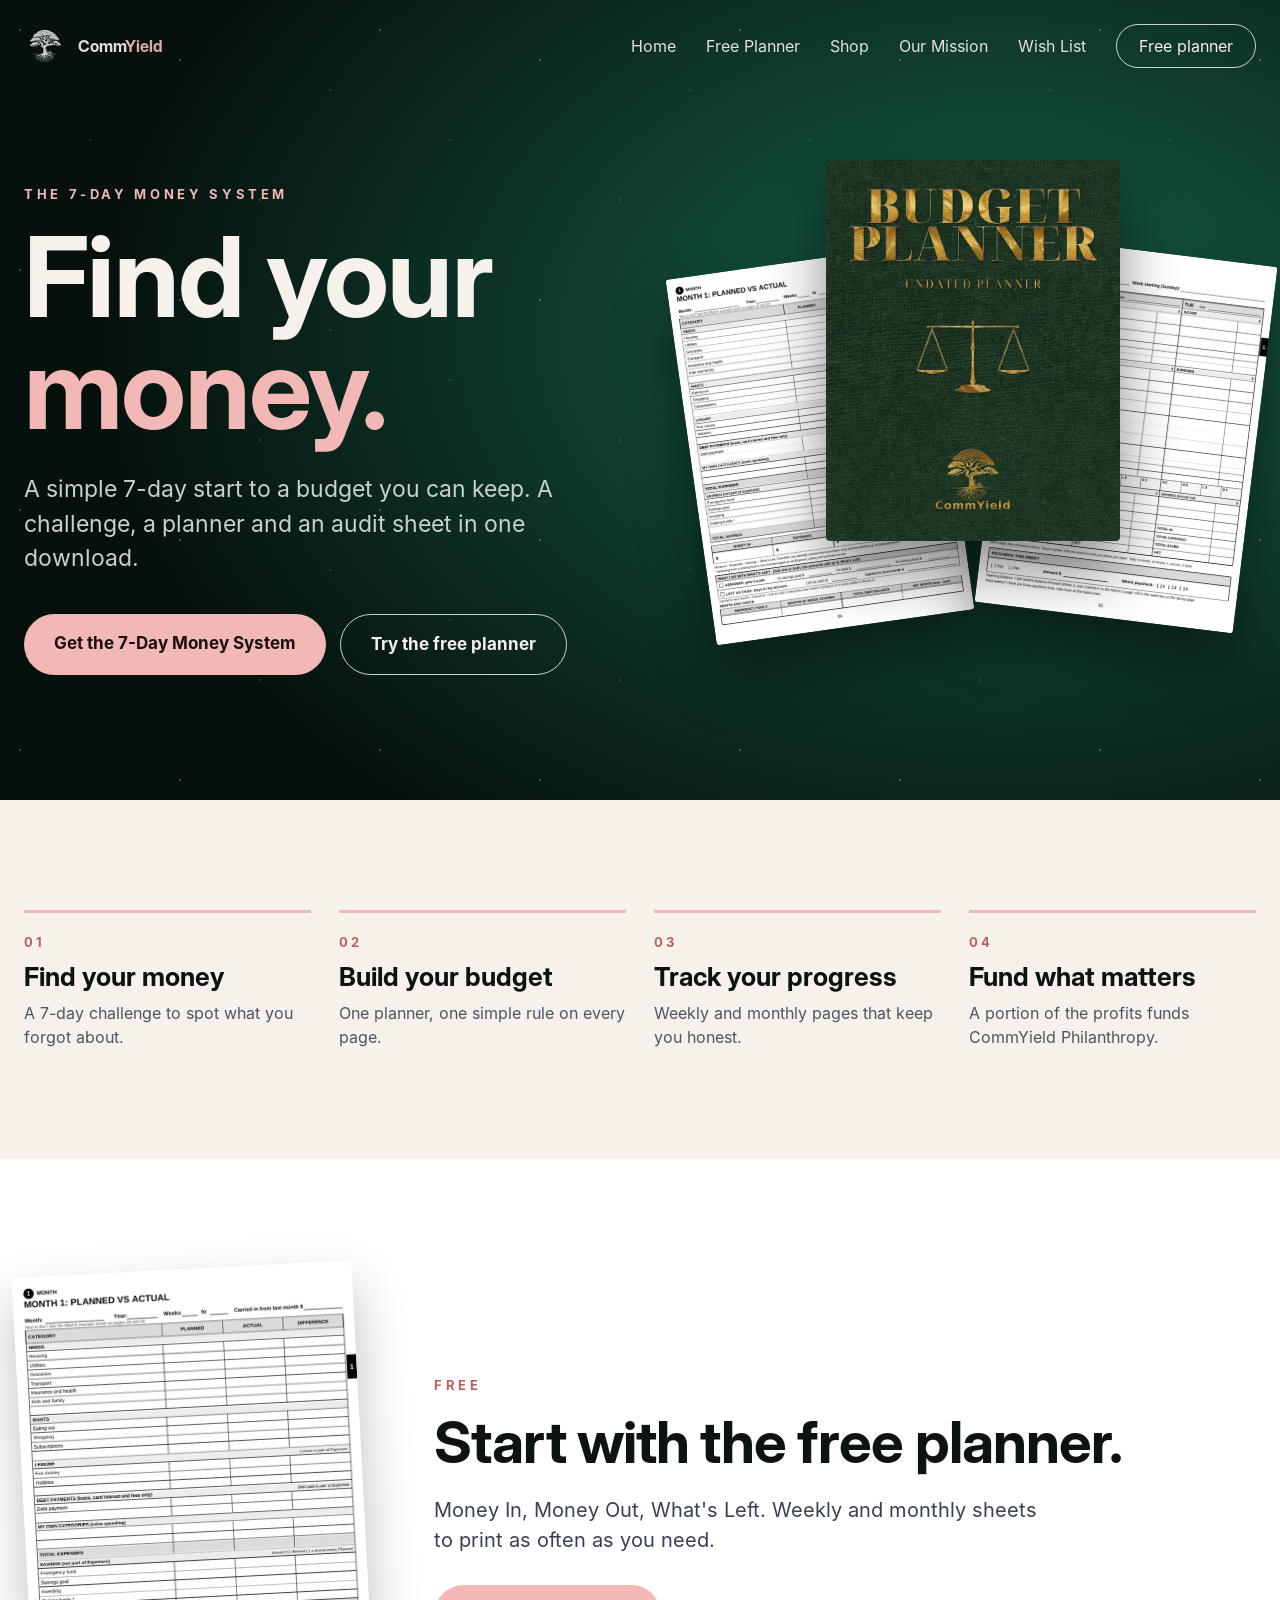
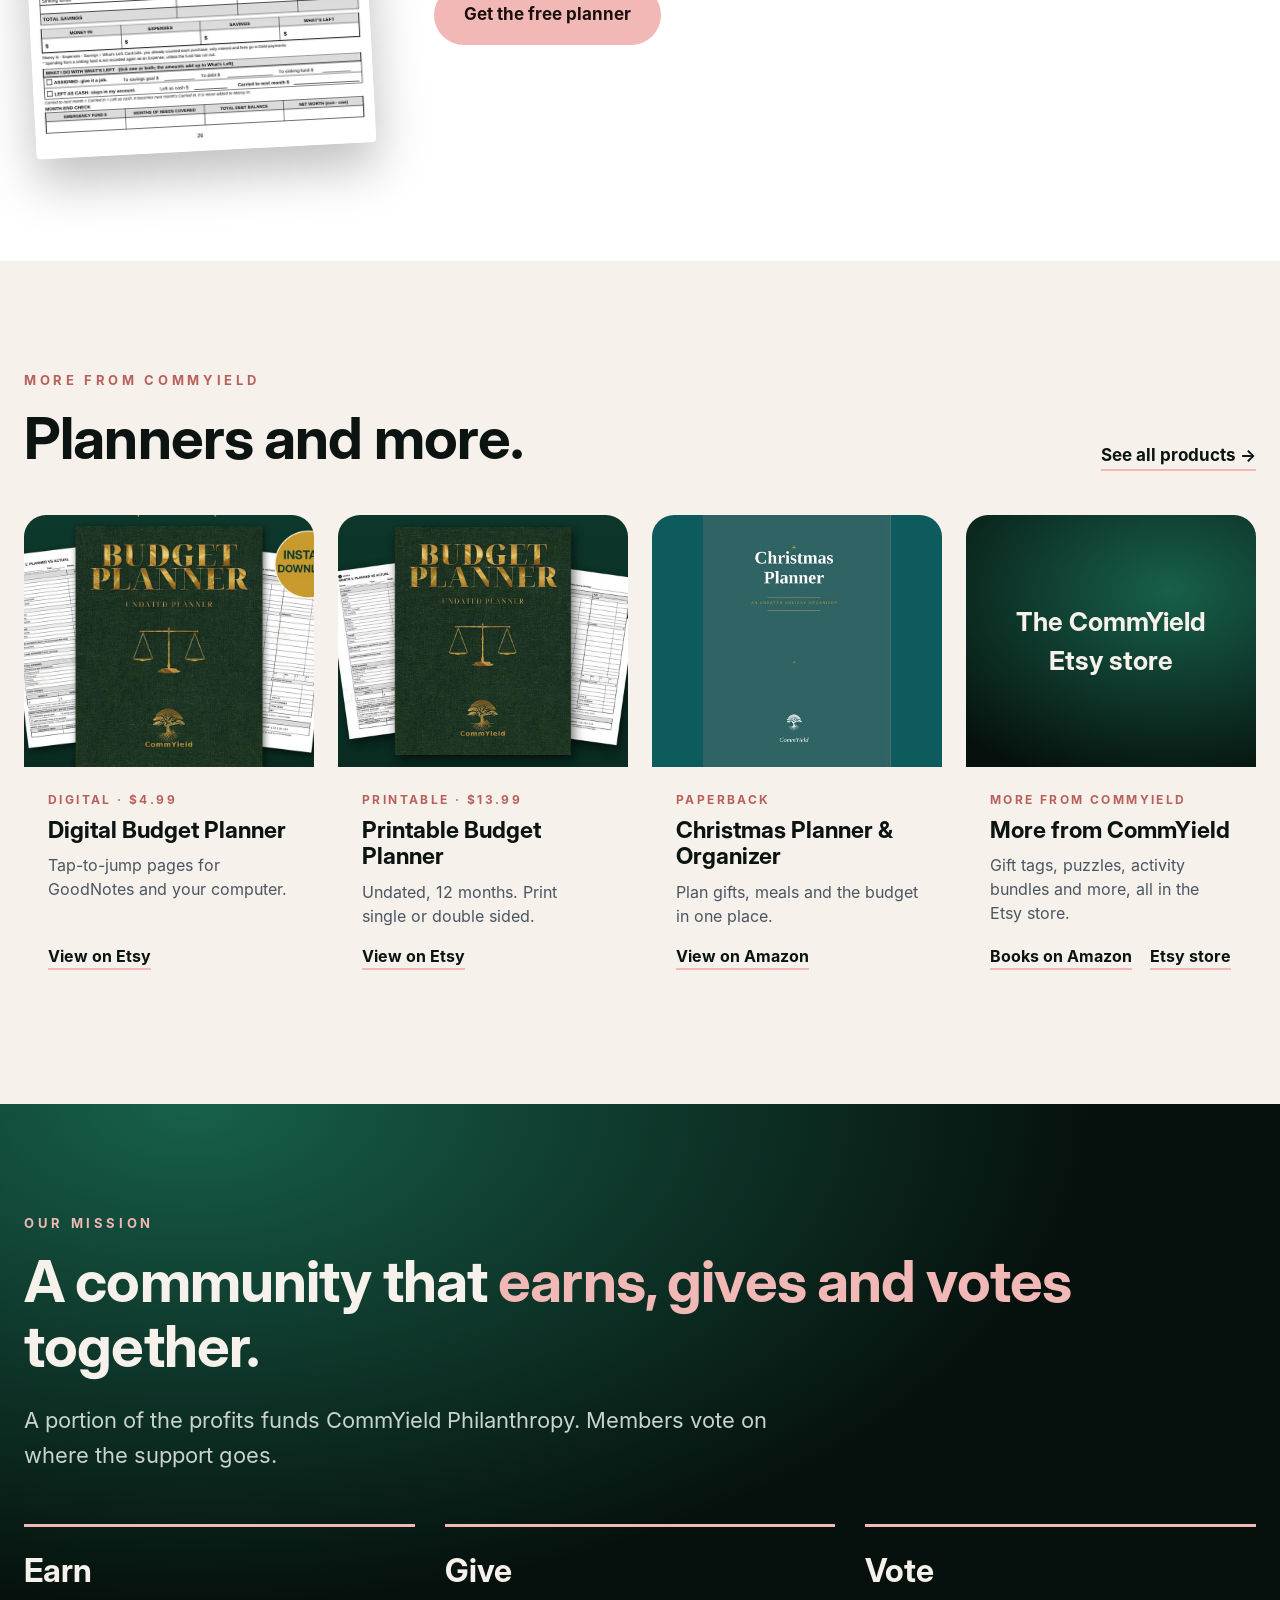
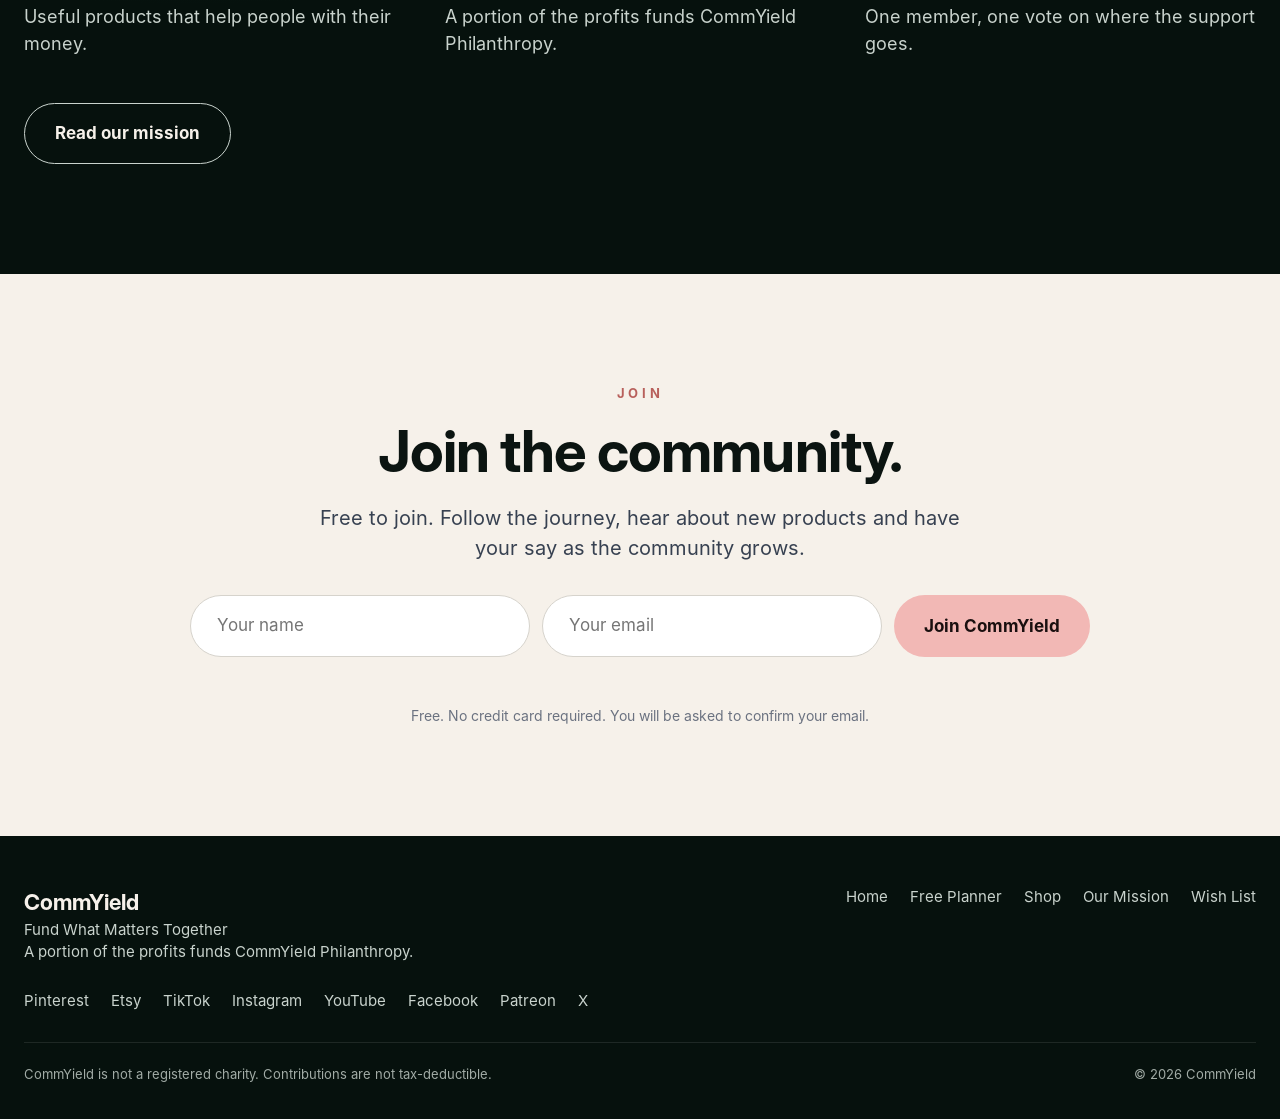
==== commit 1388c6cd: "Add files via upload" ====
--- a/index.html
+++ b/index.html
@@ -49,7 +49,7 @@
 <div class="card"><div class="im"><img src="img/digital.jpg" alt="Digital Budget Planner" loading="lazy"></div><div class="bd"><div class="pill2">Digital &middot; $4.99</div><b>Digital Budget Planner</b><span class="d">Tap-to-jump pages for GoodNotes and your computer.</span><div class="lk"><a href="https://www.etsy.com/listing/4619779035/digital-budget-planner-pdf-goodnotes" target="_blank" rel="noopener" data-evt="digital_etsy">View on Etsy</a></div></div></div>
 <div class="card"><div class="im"><img src="img/printable.jpg" alt="Printable Budget Planner" loading="lazy"></div><div class="bd"><div class="pill2">Printable &middot; $13.99</div><b>Printable Budget Planner</b><span class="d">Undated, 12 months. Print single or double sided.</span><div class="lk"><a href="https://www.etsy.com/listing/4619062347/budget-planner-printable-pdf-undated-12" target="_blank" rel="noopener" data-evt="printable_etsy">View on Etsy</a></div></div></div>
 <div class="card"><div class="im"><img src="img/p01.jpg" alt="Christmas Planner &amp;amp; Organizer" loading="lazy"></div><div class="bd"><div class="pill2">Paperback</div><b>Christmas Planner &amp; Organizer</b><span class="d">Plan gifts, meals and the budget in one place.</span><div class="lk"><a href="https://www.amazon.ca/Christmas-Planner-Organizer-Checklists-Stress-Free/dp/B0HP7LKHF4" target="_blank" rel="noopener" data-evt="xmas_amazon">View on Amazon</a></div></div></div>
-<div class="card"><div class="im ph">The CommYield<br>Etsy store</div><div class="bd"><div class="pill2">Etsy store</div><b>Printables and more</b><span class="d">Gift tags, puzzles, activity bundles and more, all in the Etsy store.</span><div class="lk"><a href="https://commyield.etsy.com" target="_blank" rel="noopener" data-evt="store_etsy">Etsy store</a></div></div></div>
+<div class="card"><div class="im ph">The CommYield<br>Etsy store</div><div class="bd"><div class="pill2">More from CommYield</div><b>More from CommYield</b><span class="d">Gift tags, puzzles, activity bundles and more, all in the Etsy store.</span><div class="lk"><a href="https://www.amazon.com/author/commyield" target="_blank" rel="noopener" data-evt="author_amazon">Books on Amazon</a><a href="https://commyield.etsy.com" target="_blank" rel="noopener" data-evt="store_etsy">Etsy store</a></div></div></div>
 </div></div></section>
 <section class="sec dark mis"><div class="wrap"><div class="eyebrow">Our mission</div><h2>A community that <em>earns, gives and votes</em> together.</h2>
 <p class="lead">A portion of the profits funds CommYield Philanthropy. Members vote on where the support goes.</p>
